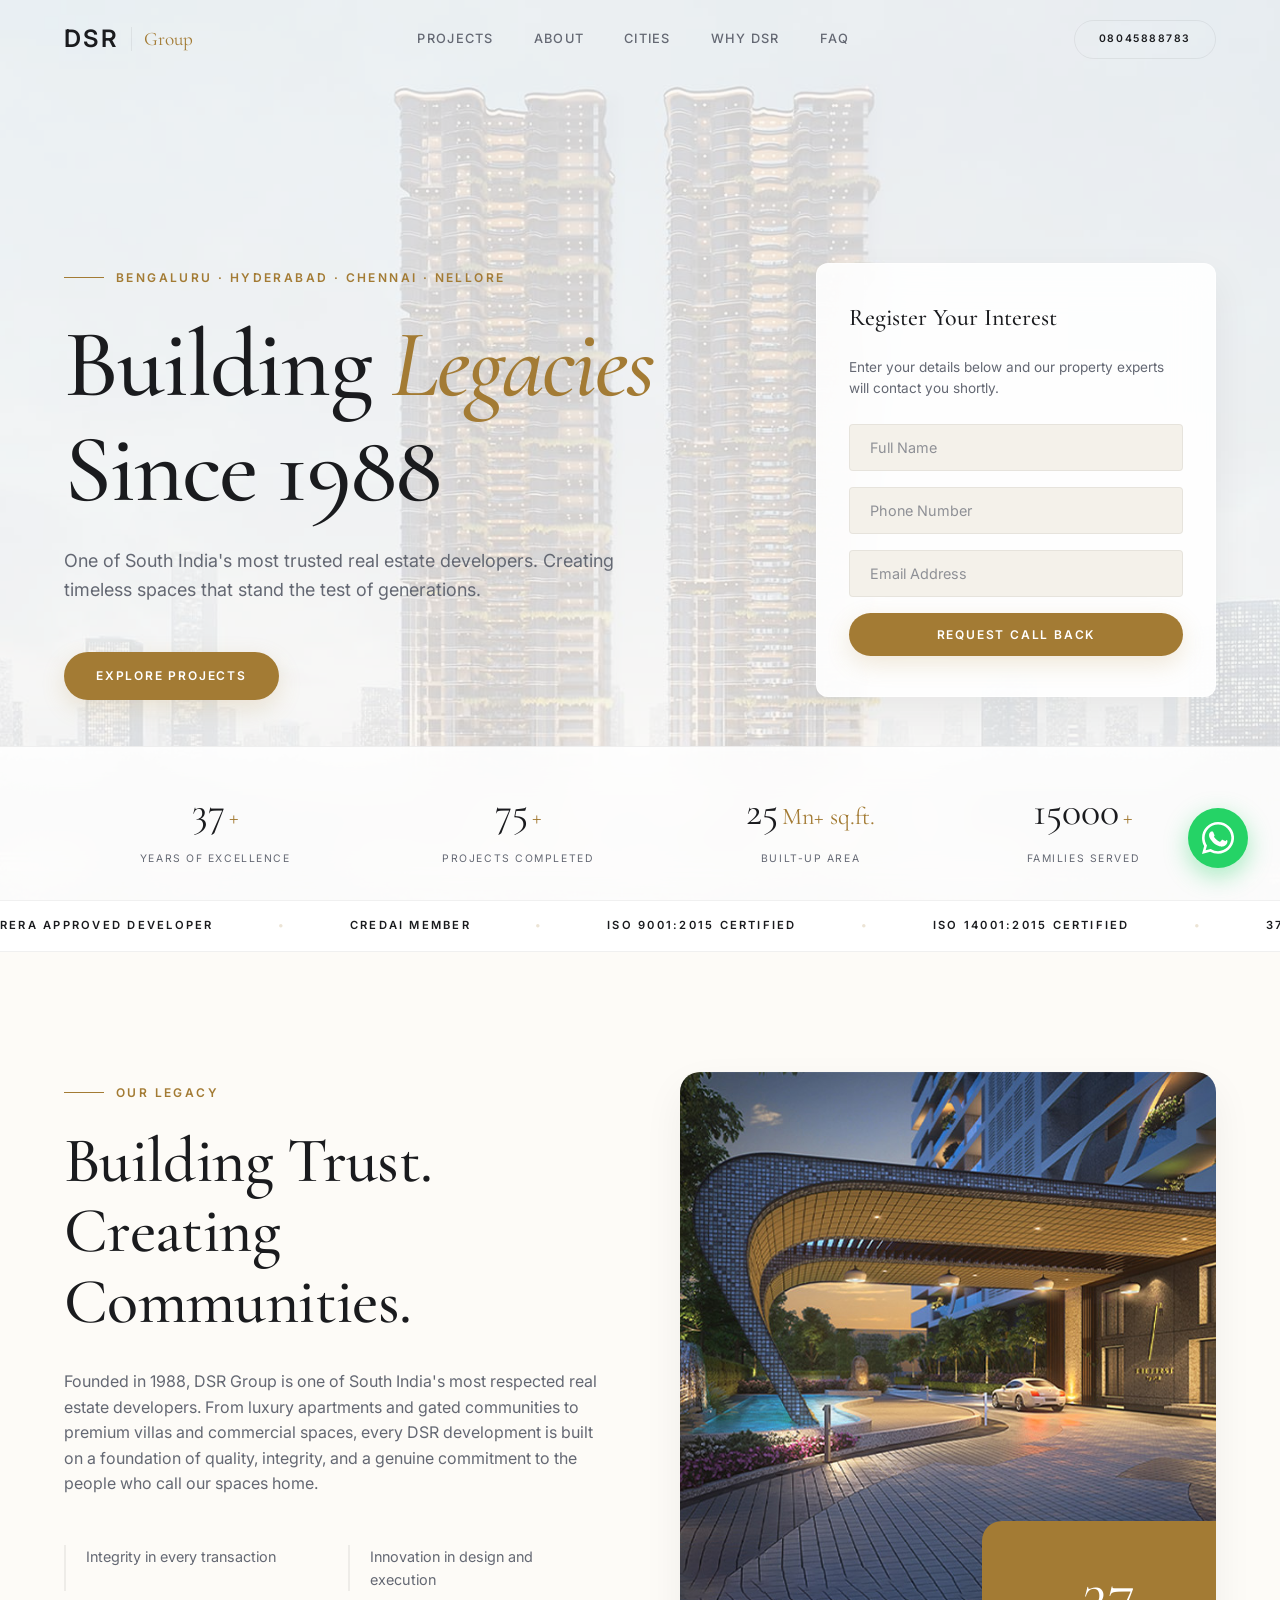
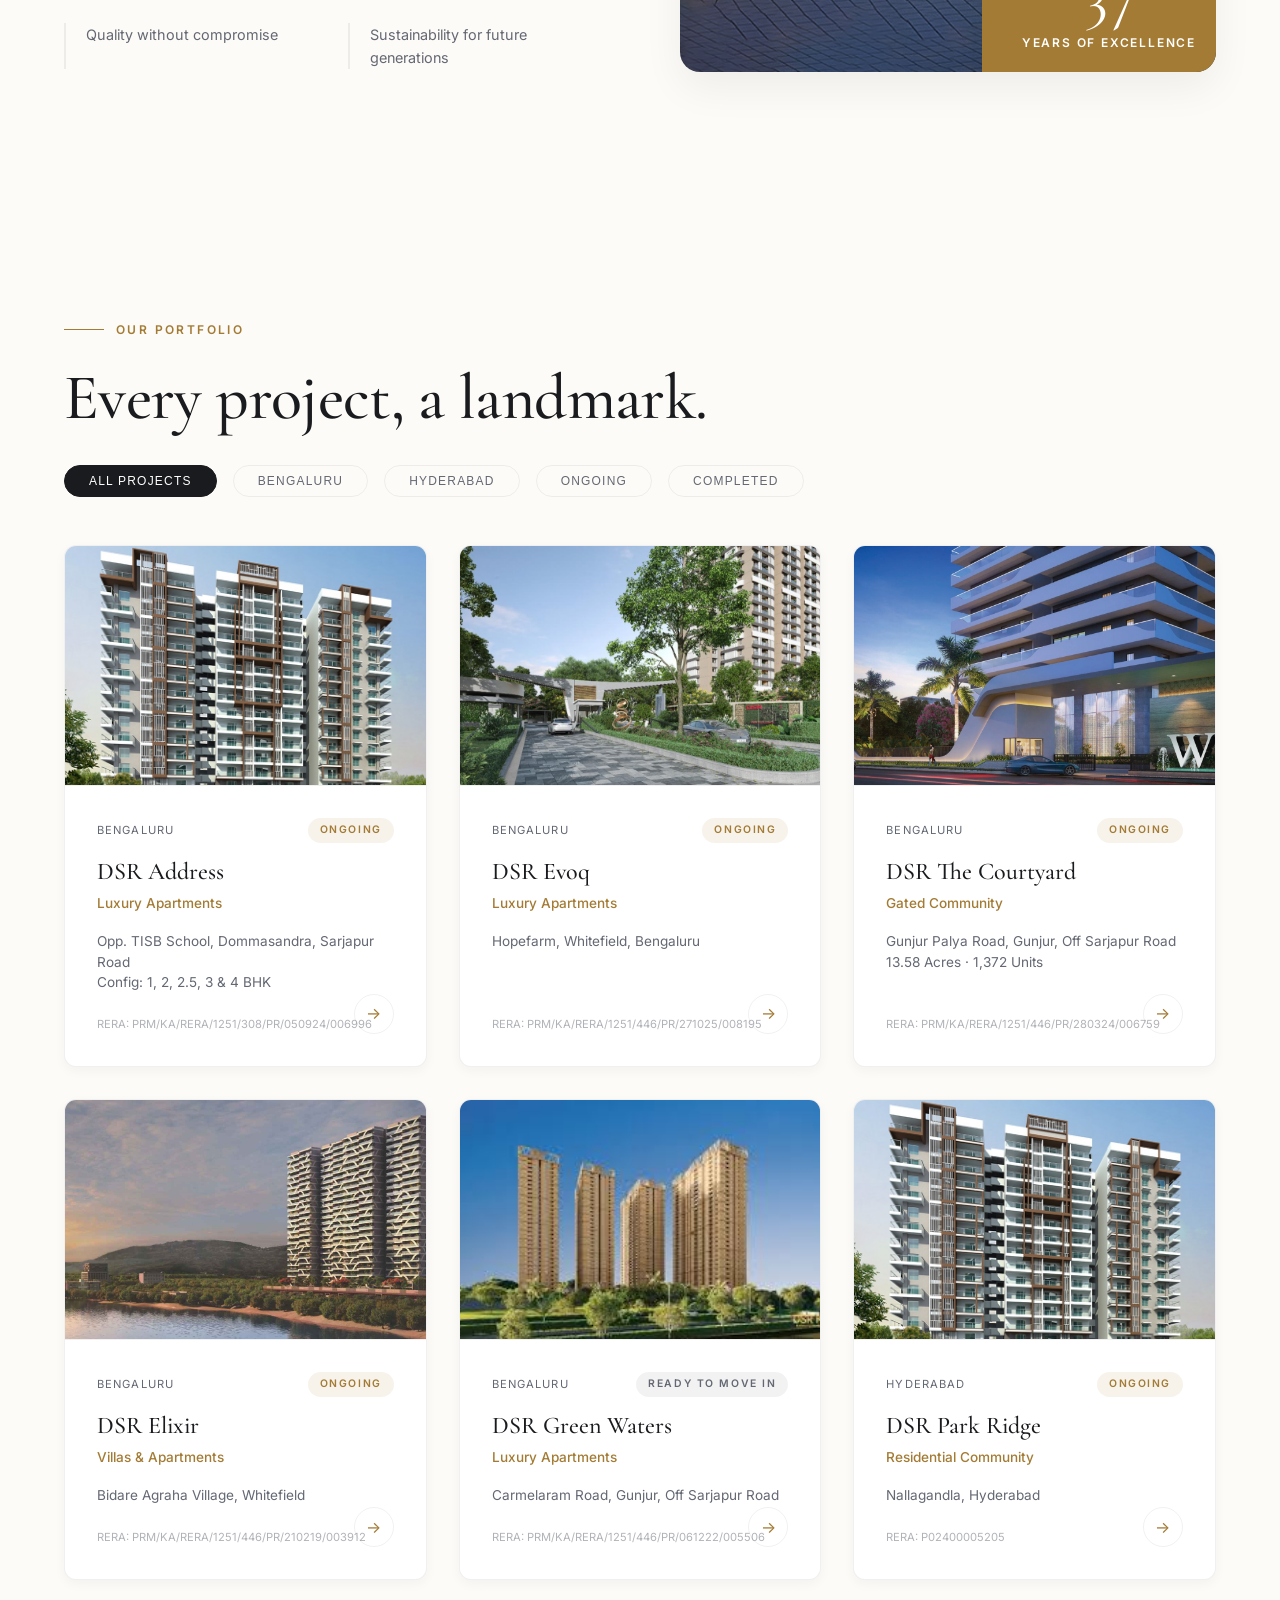
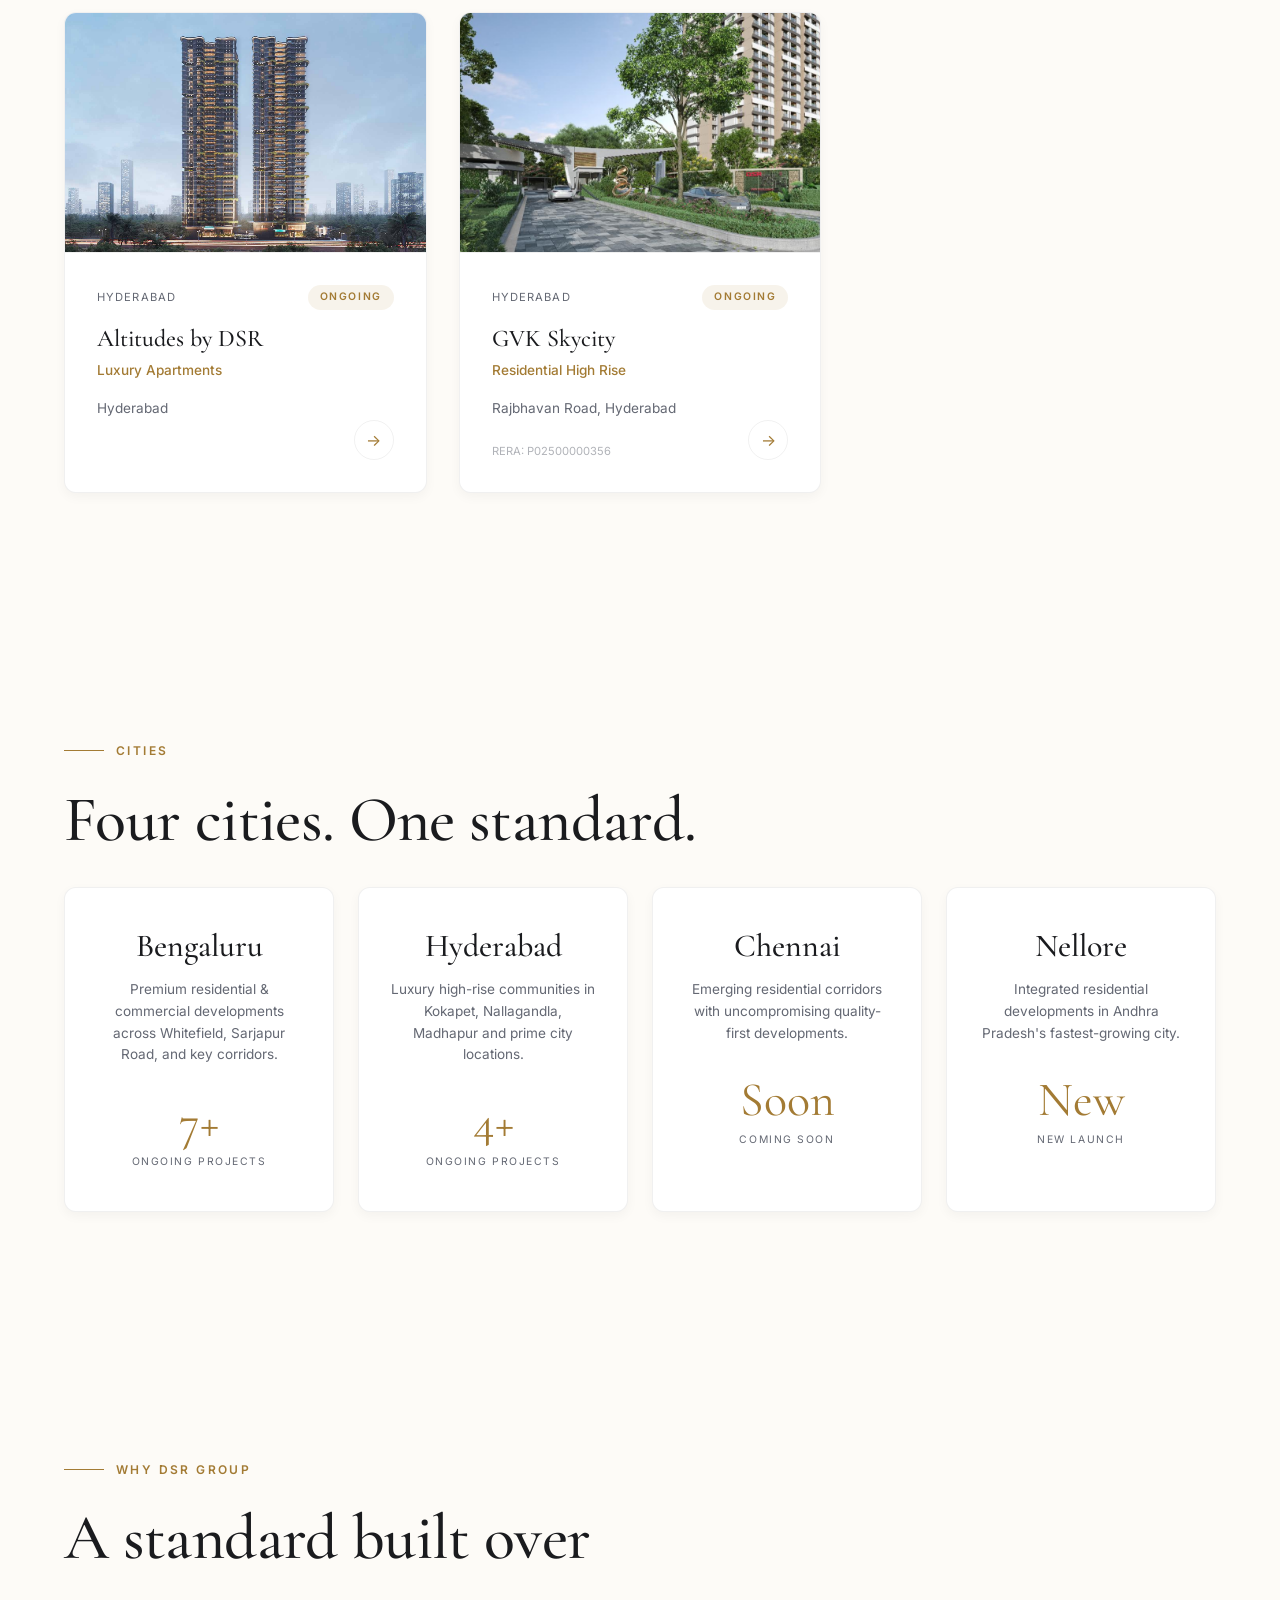
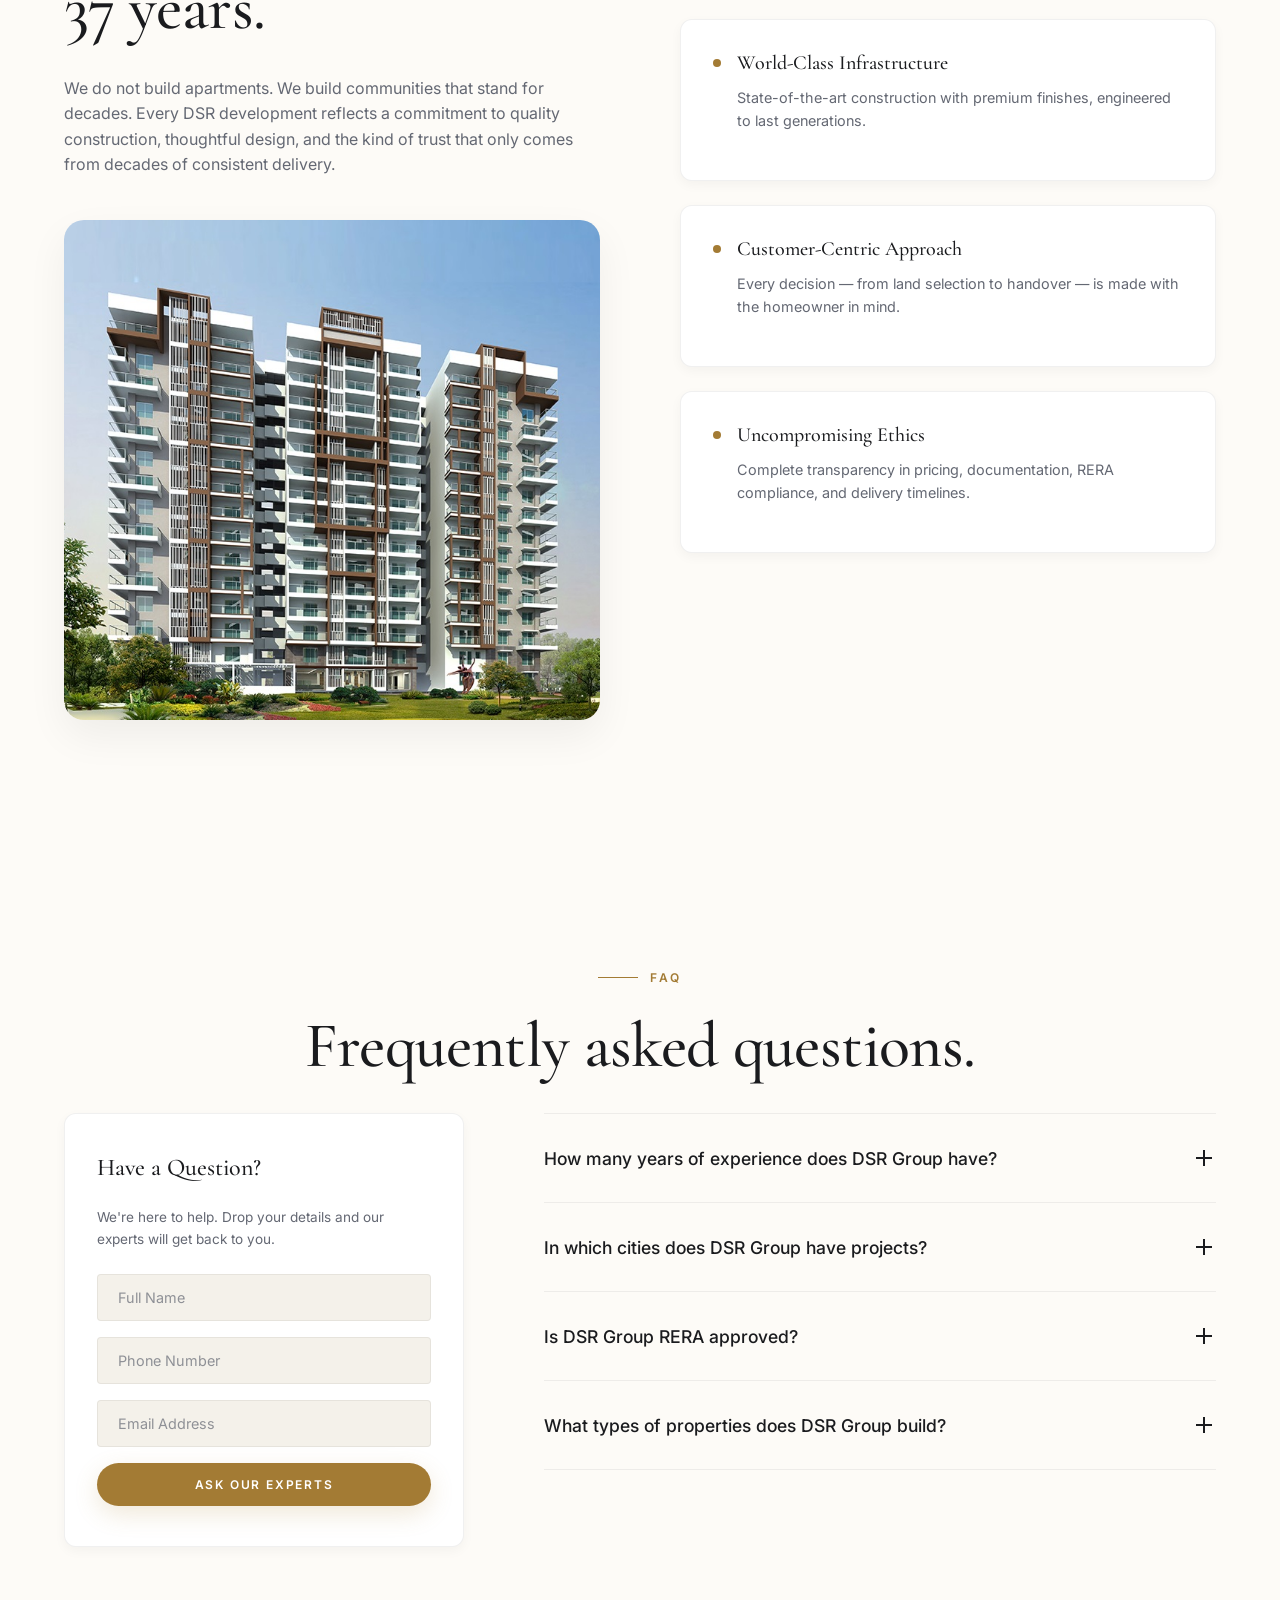
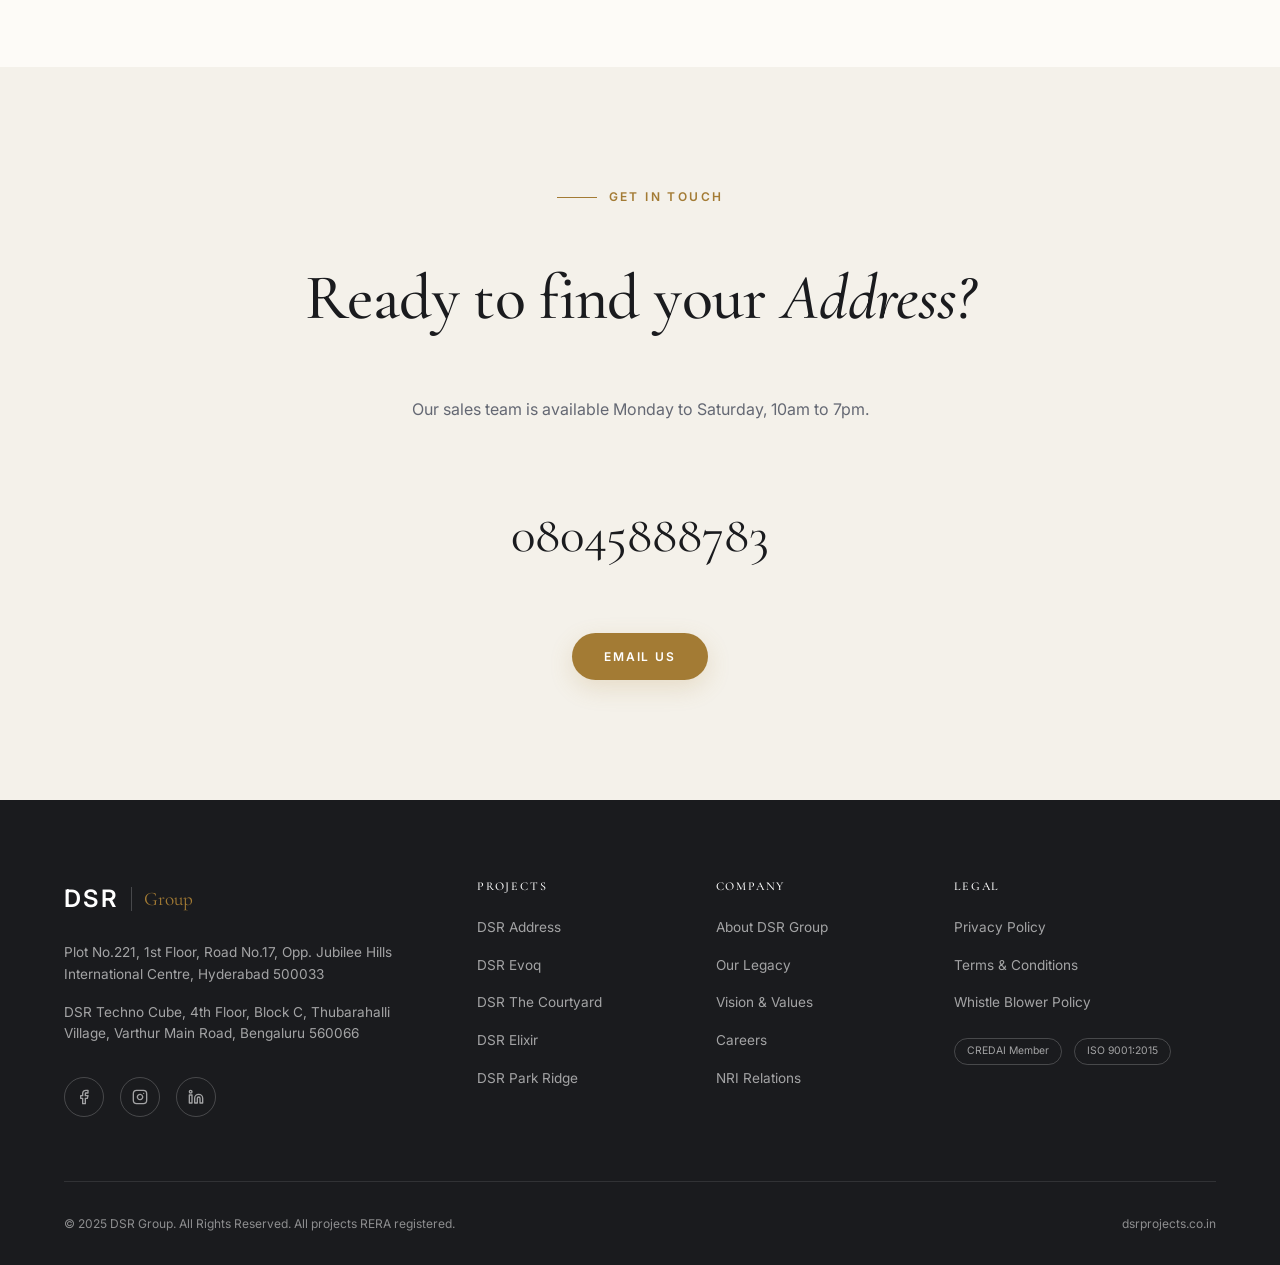
==== public_html/index.html @ 4b7b4382 "Migration and rebranding to DSR Address" ====
<!DOCTYPE html>
<html lang="en">
<head>
  <meta charset="UTF-8">
  <meta name="viewport" content="width=device-width, initial-scale=1.0">
  <link rel="preconnect" href="https://fonts.googleapis.com">
  <link rel="preconnect" href="https://fonts.gstatic.com" crossorigin>
  
  <title>DSR Group – Luxury Apartments & Villas in Bengaluru, Hyderabad, Chennai | DSR Projects</title>
  <meta name="description" content="DSR Group – 37 years of building luxury homes, premium apartments, villas and gated communities across Bengaluru, Hyderabad, Chennai and Nellore.">
  
  <!-- Canonical Link -->
  <link rel="canonical" href="https://dsrprojects.co.in/">

  <!-- Open Graph / Facebook -->
  <meta property="og:type" content="website">
  <meta property="og:url" content="https://dsrprojects.co.in/">
  <meta property="og:title" content="DSR Group – Luxury Apartments & Villas in South India">
  <meta property="og:description" content="Experience 37 years of excellence. Discover premium residential projects by DSR Group in Bengaluru, Hyderabad, and Chennai.">
  <meta property="og:image" content="https://dsrprojects.co.in/assets/twins-banner-1.jpg">

  <!-- Twitter -->
  <meta property="twitter:card" content="summary_large_image">
  <meta property="twitter:url" content="https://dsrprojects.co.in/">
  <meta property="twitter:title" content="DSR Group – Luxury Real Estate Developers">
  <meta property="twitter:description" content="Building legacies since 1988. Explore luxury homes and gated communities by DSR Group.">
  <meta property="twitter:image" content="https://dsrprojects.co.in/assets/twins-banner-1.jpg">

  <!-- JSON-LD Schema Markup -->
  <script type="application/ld+json">
  {
    "@context": "https://schema.org",
    "@type": "Organization",
    "name": "DSR Group",
    "url": "https://dsrprojects.co.in/",
    "logo": "https://dsrprojects.co.in/assets/rengati-building-1.jpg",
    "foundingDate": "1988",
    "description": "Premium real estate developer in South India specializing in luxury apartments and villas.",
    "address": {
      "@type": "PostalAddress",
      "addressLocality": "Hyderabad",
      "addressRegion": "Telangana",
      "addressCountry": "India"
    },
    "contactPoint": {
      "@type": "ContactPoint",
      "telephone": "+918045888783",
      "contactType": "sales"
    }
  }
  </script>

  <script type="application/ld+json">
  {
    "@context": "https://schema.org",
    "@type": "FAQPage",
    "mainEntity": [{
      "@type": "Question",
      "name": "How many years of experience does DSR Group have?",
      "acceptedAnswer": {
        "@type": "Answer",
        "text": "DSR Group was founded in 1988 and has 37+ years of real estate development experience across South India."
      }
    }, {
      "@type": "Question",
      "name": "Is DSR Group RERA approved?",
      "acceptedAnswer": {
        "@type": "Answer",
        "text": "Yes. All DSR Group projects are RERA approved. DSR Group is also a CREDAI member and ISO certified."
      }
    }]
  }
  </script>

  <link rel="stylesheet" href="styles.css">
  <link rel="icon" type="image/png" href="assets/images.jpg">
</head>
<body>

  <!-- SKIP LINK -->
  <a href="#main-content" class="skip-link">Skip to main content</a>

  <!-- HEADER -->
  <header id="site-header">
    <a href="/" class="nav-logo" aria-label="DSR Group homepage">
      <span class="logo-dsr">DSR</span>
      <div class="logo-sep"></div>
      <span class="logo-group">Group</span>
    </a>
    <nav id="nav-menu" class="nav-links">
      <a href="#projects">Projects</a>
      <a href="#about">About</a>
      <a href="#cities">Cities</a>
      <a href="#why-dsr">Why DSR</a>
      <a href="#faq">FAQ</a>
    </nav>
    <div class="nav-right">
      <a href="tel:08045888783" class="btn btn-outline" style="padding: 10px 24px; font-size: 0.65rem;">08045888783</a>
      <button class="nav-hamburger" aria-label="Toggle navigation" aria-expanded="false" aria-controls="nav-menu">
        <span></span><span></span><span></span>
      </button>
    </div>
  </header>

  <main id="main-content">
    
    <!-- HERO -->
    <section id="hero">
      <img src="assets/twins-banner-1.jpg" alt="DSR Group Banner" class="hero-bg-img" fetchpriority="high" width="1920" height="1080">
      
      <div class="hero-grid">
        <div class="hero-content reveal">
          <div class="eyebrow">Bengaluru · Hyderabad · Chennai · Nellore</div>
          <h1>Building <i>Legacies</i> Since 1988</h1>
          <p class="hero-sub">One of South India's most trusted real estate developers. Creating timeless spaces that stand the test of generations.</p>
          <div class="hero-ctas">
            <a href="#projects" class="btn btn-gold">Explore Projects</a>
          </div>
        </div>
        
        <div class="hero-form-wrapper reveal">
          <div class="glass-panel form-panel">
            <h3>Register Your Interest</h3>
            <p>Enter your details below and our property experts will contact you shortly.</p>
            <form name="dsr-portal-hero" method="POST" data-netlify="true" action="/success.html" class="lead-form">
              <input type="hidden" name="form-name" value="dsr-portal-hero">
              <input type="hidden" name="source" value="Portal Hero Form">
              <div class="form-group">
                <input type="text" name="name" placeholder="Full Name" required>
              </div>
              <div class="form-group">
                <input type="tel" name="phone" placeholder="Phone Number" required>
              </div>
              <div class="form-group">
                <input type="email" name="email" placeholder="Email Address" required>
              </div>
              <button type="submit" class="btn btn-gold w-100">Request Call Back</button>
            </form>
          </div>
        </div>
      </div>
      
      <div class="hero-stats reveal">
        <div class="stat-item">
          <div class="stat-num-row"><span class="stat-num" data-target="37">0</span><span class="stat-suffix">+</span></div>
          <span class="stat-label">Years of Excellence</span>
        </div>
        <div class="stat-item">
          <div class="stat-num-row"><span class="stat-num" data-target="75">0</span><span class="stat-suffix">+</span></div>
          <span class="stat-label">Projects Completed</span>
        </div>
        <div class="stat-item">
          <div class="stat-num-row"><span class="stat-num" data-target="25">0</span><span class="stat-suffix">Mn+ sq.ft.</span></div>
          <span class="stat-label">Built-Up Area</span>
        </div>
        <div class="stat-item">
          <div class="stat-num-row"><span class="stat-num" data-target="15000">0</span><span class="stat-suffix">+</span></div>
          <span class="stat-label">Families Served</span>
        </div>
      </div>
    </section>

    <!-- TRUST BAR -->
    <section id="trust-bar" aria-label="Trust credentials">
      <div class="marquee-track">
        <span class="marquee-item">RERA Approved Developer</span>
        <span class="marquee-item">CREDAI Member</span>
        <span class="marquee-item">ISO 9001:2015 Certified</span>
        <span class="marquee-item">ISO 14001:2015 Certified</span>
        <span class="marquee-item">37+ Years of Excellence</span>
        <span class="marquee-item">75+ Completed Projects</span>
        <span class="marquee-item">25 Million Sq.Ft. Delivered</span>
        <span class="marquee-item">15,000+ Families Served</span>
        <span class="marquee-item">Bengaluru</span>
        <span class="marquee-item">Hyderabad</span>
        <span class="marquee-item">Chennai</span>
        <span class="marquee-item">Nellore</span>
        <!-- Duplicated for infinite scroll -->
        <span class="marquee-item">RERA Approved Developer</span>
        <span class="marquee-item">CREDAI Member</span>
        <span class="marquee-item">ISO 9001:2015 Certified</span>
        <span class="marquee-item">ISO 14001:2015 Certified</span>
        <span class="marquee-item">37+ Years of Excellence</span>
        <span class="marquee-item">75+ Completed Projects</span>
        <span class="marquee-item">25 Million Sq.Ft. Delivered</span>
        <span class="marquee-item">15,000+ Families Served</span>
        <span class="marquee-item">Bengaluru</span>
        <span class="marquee-item">Hyderabad</span>
        <span class="marquee-item">Chennai</span>
        <span class="marquee-item">Nellore</span>
      </div>
    </section>

    <!-- ABOUT -->
    <section id="about" class="section-pad reveal">
      <div class="about-grid">
        <div class="about-left">
          <div class="eyebrow">Our Legacy</div>
          <h2>Building Trust. Creating Communities.</h2>
          <p>Founded in 1988, DSR Group is one of South India's most respected real estate developers. From luxury apartments and gated communities to premium villas and commercial spaces, every DSR development is built on a foundation of quality, integrity, and a genuine commitment to the people who call our spaces home.</p>
          <div class="pillars">
            <div class="pillar"><div class="pillar-text">Integrity in every transaction</div></div>
            <div class="pillar"><div class="pillar-text">Innovation in design and execution</div></div>
            <div class="pillar"><div class="pillar-text">Quality without compromise</div></div>
            <div class="pillar"><div class="pillar-text">Sustainability for future generations</div></div>
          </div>
        </div>
        <div class="about-right">
          <div class="about-img-wrapper">
            <img src="assets/about.jpg" alt="About DSR Group" loading="lazy" width="800" height="1000">
            <div class="about-year-badge">
              <div class="about-year">37</div>
              <div class="about-year-sub">Years of Excellence</div>
            </div>
          </div>
        </div>
      </div>
    </section>

    <!-- PROJECTS -->
    <section id="projects" class="section-pad reveal">
      <div class="eyebrow">Our Portfolio</div>
      <h2>Every project, a landmark.</h2>
      
      <div class="filter-tabs" role="tablist">
        <button class="filter-tab active" data-filter="all">All Projects</button>
        <button class="filter-tab" data-filter="bengaluru">Bengaluru</button>
        <button class="filter-tab" data-filter="hyderabad">Hyderabad</button>
        <button class="filter-tab" data-filter="ongoing">Ongoing</button>
        <button class="filter-tab" data-filter="completed">Completed</button>
      </div>
      
      <div class="projects-grid">
        <!-- DSR Address -->
        <a href="address/" class="project-card" data-city="bengaluru" data-status="ongoing">
          <div class="project-img-container">
            <img src="assets/rengati-building-1.jpg" alt="DSR Address" loading="lazy" width="800" height="600">
          </div>
          <div class="project-content">
            <div class="project-meta">
              <span class="project-city">Bengaluru</span>
              <span class="project-status status-ongoing">Ongoing</span>
            </div>
            <h3 class="project-name">DSR Address</h3>
            <span class="project-type">Luxury Apartments</span>
            <div class="project-location">Opp. TISB School, Dommasandra, Sarjapur Road<br>Config: 1, 2, 2.5, 3 & 4 BHK</div>
            <span class="project-rera">RERA: PRM/KA/RERA/1251/308/PR/050924/006996</span>
            <div class="project-link-icon" aria-hidden="true">→</div>
          </div>
        </a>

        <!-- DSR Evoq -->
        <a href="/evoq" class="project-card" data-city="bengaluru" data-status="ongoing">
          <div class="project-img-container">
            <img src="assets/Elevation-D-DSR-Evoq-Whitefield.jpg" alt="DSR Evoq" loading="lazy" width="800" height="600">
          </div>
          <div class="project-content">
            <div class="project-meta">
              <span class="project-city">Bengaluru</span>
              <span class="project-status status-ongoing">Ongoing</span>
            </div>
            <h3 class="project-name">DSR Evoq</h3>
            <span class="project-type">Luxury Apartments</span>
            <div class="project-location">Hopefarm, Whitefield, Bengaluru</div>
            <span class="project-rera">RERA: PRM/KA/RERA/1251/446/PR/271025/008195</span>
            <div class="project-link-icon" aria-hidden="true">→</div>
          </div>
        </a>

        <!-- DSR The Courtyard -->
        <a href="/courtyard" class="project-card" data-city="bengaluru" data-status="ongoing">
          <div class="project-img-container">
            <img src="assets/WbD-257_MI_756802019.jpg" alt="DSR The Courtyard" loading="lazy" width="800" height="600">
          </div>
          <div class="project-content">
            <div class="project-meta">
              <span class="project-city">Bengaluru</span>
              <span class="project-status status-ongoing">Ongoing</span>
            </div>
            <h3 class="project-name">DSR The Courtyard</h3>
            <span class="project-type">Gated Community</span>
            <div class="project-location">Gunjur Palya Road, Gunjur, Off Sarjapur Road<br>13.58 Acres · 1,372 Units</div>
            <span class="project-rera">RERA: PRM/KA/RERA/1251/446/PR/280324/006759</span>
            <div class="project-link-icon" aria-hidden="true">→</div>
          </div>
        </a>

        <!-- DSR Elixir -->
        <a href="/elixir" class="project-card" data-city="bengaluru" data-status="ongoing">
          <div class="project-img-container">
            <img src="assets/TFBD-1833_MI_461534679.jpg" alt="DSR Elixir" loading="lazy" width="800" height="600">
          </div>
          <div class="project-content">
            <div class="project-meta">
              <span class="project-city">Bengaluru</span>
              <span class="project-status status-ongoing">Ongoing</span>
            </div>
            <h3 class="project-name">DSR Elixir</h3>
            <span class="project-type">Villas & Apartments</span>
            <div class="project-location">Bidare Agraha Village, Whitefield</div>
            <span class="project-rera">RERA: PRM/KA/RERA/1251/446/PR/210219/003912</span>
            <div class="project-link-icon" aria-hidden="true">→</div>
          </div>
        </a>

        <!-- DSR Green Waters -->
        <a href="/green-waters" class="project-card" data-city="bengaluru" data-status="completed">
          <div class="project-img-container">
            <img src="assets/images.jpg" alt="DSR Green Waters" loading="lazy" width="800" height="600">
          </div>
          <div class="project-content">
            <div class="project-meta">
              <span class="project-city">Bengaluru</span>
              <span class="project-status status-ready">Ready to Move In</span>
            </div>
            <h3 class="project-name">DSR Green Waters</h3>
            <span class="project-type">Luxury Apartments</span>
            <div class="project-location">Carmelaram Road, Gunjur, Off Sarjapur Road</div>
            <span class="project-rera">RERA: PRM/KA/RERA/1251/446/PR/061222/005506</span>
            <div class="project-link-icon" aria-hidden="true">→</div>
          </div>
        </a>

        <!-- DSR Park Ridge -->
        <a href="/park-ridge" class="project-card" data-city="hyderabad" data-status="ongoing">
          <div class="project-img-container">
            <img src="assets/rengati-building-1.jpg" alt="DSR Park Ridge" loading="lazy" width="800" height="600">
          </div>
          <div class="project-content">
            <div class="project-meta">
              <span class="project-city">Hyderabad</span>
              <span class="project-status status-ongoing">Ongoing</span>
            </div>
            <h3 class="project-name">DSR Park Ridge</h3>
            <span class="project-type">Residential Community</span>
            <div class="project-location">Nallagandla, Hyderabad</div>
            <span class="project-rera">RERA: P02400005205</span>
            <div class="project-link-icon" aria-hidden="true">→</div>
          </div>
        </a>

        <!-- Altitudes by DSR -->
        <a href="/altitudes" class="project-card" data-city="hyderabad" data-status="ongoing">
          <div class="project-img-container">
            <img src="assets/twins-banner-1.jpg" alt="Altitudes by DSR" loading="lazy" width="800" height="600">
          </div>
          <div class="project-content">
            <div class="project-meta">
              <span class="project-city">Hyderabad</span>
              <span class="project-status status-ongoing">Ongoing</span>
            </div>
            <h3 class="project-name">Altitudes by DSR</h3>
            <span class="project-type">Luxury Apartments</span>
            <div class="project-location">Hyderabad</div>
            <span class="project-rera"></span>
            <div class="project-link-icon" aria-hidden="true">→</div>
          </div>
        </a>

        <!-- GVK Skycity -->
        <a href="#contact" class="project-card" data-city="hyderabad" data-status="ongoing">
          <div class="project-img-container">
            <img src="assets/Elevation-D-DSR-Evoq-Whitefield.jpg" alt="GVK Skycity" loading="lazy" width="800" height="600">
          </div>
          <div class="project-content">
            <div class="project-meta">
              <span class="project-city">Hyderabad</span>
              <span class="project-status status-ongoing">Ongoing</span>
            </div>
            <h3 class="project-name">GVK Skycity</h3>
            <span class="project-type">Residential High Rise</span>
            <div class="project-location">Rajbhavan Road, Hyderabad</div>
            <span class="project-rera">RERA: P02500000356</span>
            <div class="project-link-icon" aria-hidden="true">→</div>
          </div>
        </a>
        
      </div>
    </section>

    <!-- CITIES -->
    <section id="cities" class="section-pad reveal">
      <div class="eyebrow">Cities</div>
      <h2>Four cities. One standard.</h2>
      <div class="cities-grid">
        <div class="city-card surface-panel">
          <h3 class="city-name">Bengaluru</h3>
          <p class="city-desc">Premium residential & commercial developments across Whitefield, Sarjapur Road, and key corridors.</p>
          <div class="city-stat">7+</div>
          <span class="city-stat-label">Ongoing Projects</span>
        </div>
        <div class="city-card surface-panel">
          <h3 class="city-name">Hyderabad</h3>
          <p class="city-desc">Luxury high-rise communities in Kokapet, Nallagandla, Madhapur and prime city locations.</p>
          <div class="city-stat">4+</div>
          <span class="city-stat-label">Ongoing Projects</span>
        </div>
        <div class="city-card surface-panel">
          <h3 class="city-name">Chennai</h3>
          <p class="city-desc">Emerging residential corridors with uncompromising quality-first developments.</p>
          <div class="city-stat">Soon</div>
          <span class="city-stat-label">Coming Soon</span>
        </div>
        <div class="city-card surface-panel">
          <h3 class="city-name">Nellore</h3>
          <p class="city-desc">Integrated residential developments in Andhra Pradesh's fastest-growing city.</p>
          <div class="city-stat">New</div>
          <span class="city-stat-label">New Launch</span>
        </div>
      </div>
    </section>

    <!-- WHY DSR -->
    <section id="why-dsr" class="section-pad reveal">
      <div class="why-grid">
        <div class="why-left">
          <div class="eyebrow">Why DSR Group</div>
          <h2>A standard built over 37 years.</h2>
          <p>We do not build apartments. We build communities that stand for decades. Every DSR development reflects a commitment to quality construction, thoughtful design, and the kind of trust that only comes from decades of consistent delivery.</p>
          <br>
          <div class="why-img-wrapper">
             <img src="assets/rengati-building-1.jpg" alt="Premium Quality DSR Towers" loading="lazy" width="800" height="1000">
          </div>
        </div>
        <div class="why-right">
          <div class="feature-list">
            <div class="feature-item surface-panel">
              <h3 class="feature-title">World-Class Infrastructure</h3>
              <p class="feature-desc">State-of-the-art construction with premium finishes, engineered to last generations.</p>
            </div>
            <div class="feature-item surface-panel">
              <h3 class="feature-title">Customer-Centric Approach</h3>
              <p class="feature-desc">Every decision — from land selection to handover — is made with the homeowner in mind.</p>
            </div>
            <div class="feature-item surface-panel">
              <h3 class="feature-title">Uncompromising Ethics</h3>
              <p class="feature-desc">Complete transparency in pricing, documentation, RERA compliance, and delivery timelines.</p>
            </div>
          </div>
        </div>
      </div>
    </section>

    <!-- FAQ -->
    <section id="faq" class="section-pad reveal">
      <div class="eyebrow" style="justify-content: center; width: 100%;">FAQ</div>
      <h2 style="text-align: center;">Frequently asked questions.</h2>
      
      <div class="faq-grid">
        <div class="faq-form-wrapper">
          <div class="surface-panel form-panel">
            <h3>Have a Question?</h3>
            <p>We're here to help. Drop your details and our experts will get back to you.</p>
            <form name="dsr-portal-faq" method="POST" data-netlify="true" action="/success.html" class="lead-form">
              <input type="hidden" name="form-name" value="dsr-portal-faq">
              <input type="hidden" name="source" value="Portal FAQ Form">
              <div class="form-group">
                <input type="text" name="name" placeholder="Full Name" required>
              </div>
              <div class="form-group">
                <input type="tel" name="phone" placeholder="Phone Number" required>
              </div>
              <div class="form-group">
                <input type="email" name="email" placeholder="Email Address" required>
              </div>
              <button type="submit" class="btn btn-gold w-100">Ask our Experts</button>
            </form>
          </div>
        </div>
        
        <div class="faq-container">
          <div class="faq-item">
            <button class="faq-question" aria-expanded="false">
              How many years of experience does DSR Group have?
              <div class="faq-icon"></div>
            </button>
            <div class="faq-answer">
              <div class="faq-answer-inner">DSR Group was founded in 1988 and has 37+ years of real estate development experience across South India.</div>
            </div>
          </div>
          <div class="faq-item">
            <button class="faq-question" aria-expanded="false">
              In which cities does DSR Group have projects?
              <div class="faq-icon"></div>
            </button>
            <div class="faq-answer">
              <div class="faq-answer-inner">DSR Group has ongoing and completed projects in Bengaluru, Hyderabad, Chennai, Nellore and Vijayawada.</div>
            </div>
          </div>
          <div class="faq-item">
            <button class="faq-question" aria-expanded="false">
              Is DSR Group RERA approved?
              <div class="faq-icon"></div>
            </button>
            <div class="faq-answer">
              <div class="faq-answer-inner">Yes. All DSR Group projects are RERA approved. DSR Group is also a CREDAI member and ISO 9001:2015 and ISO 14001:2015 certified developer.</div>
            </div>
          </div>
          <div class="faq-item">
            <button class="faq-question" aria-expanded="false">
              What types of properties does DSR Group build?
              <div class="faq-icon"></div>
            </button>
            <div class="faq-answer">
              <div class="faq-answer-inner">DSR Group builds luxury apartments, gated communities, premium villas, villa plots, and commercial spaces. Projects range from compact 1 BHK apartments to expansive 4 BHK luxury residences and independent villas.</div>
            </div>
          </div>
        </div>
      </div>
    </section>

    <!-- CONTACT CTA -->
    <section id="contact" class="reveal">
      <div class="contact-inner">
        <div class="eyebrow">Get In Touch</div>
        <h2>Ready to find your <i>Address?</i></h2>
        <p>Our sales team is available Monday to Saturday, 10am to 7pm.</p>
        
        <div class="contact-phones">
          <a href="tel:08045888783" class="contact-phone">08045888783</a>
        </div>
        
        <a href="mailto:sales@dsrinfra.com" class="btn btn-gold">Email Us</a>
      </div>
    </section>

  </main>

  <!-- FOOTER -->
  <footer>
    <div class="footer-grid">
      <div class="footer-col">
        <div class="nav-logo" style="margin-bottom: 24px;">
          <span class="logo-dsr">DSR</span>
          <div class="logo-sep"></div>
          <span class="logo-group">Group</span>
        </div>
        <p class="footer-text">Plot No.221, 1st Floor, Road No.17, Opp. Jubilee Hills International Centre, Hyderabad 500033</p>
        <p class="footer-text">DSR Techno Cube, 4th Floor, Block C, Thubarahalli Village, Varthur Main Road, Bengaluru 560066</p>
        <div class="social-links">
          <a href="#" aria-label="Facebook"><svg viewBox="0 0 24 24" width="16" height="16" fill="none" stroke="currentColor" stroke-width="2" stroke-linecap="round" stroke-linejoin="round"><path d="M18 2h-3a5 5 0 0 0-5 5v3H7v4h3v8h4v-8h3l1-4h-4V7a1 1 0 0 1 1-1h3z"></path></svg></a>
          <a href="#" aria-label="Instagram"><svg viewBox="0 0 24 24" width="16" height="16" fill="none" stroke="currentColor" stroke-width="2" stroke-linecap="round" stroke-linejoin="round"><rect x="2" y="2" width="20" height="20" rx="5" ry="5"></rect><path d="M16 11.37A4 4 0 1 1 12.63 8 4 4 0 0 1 16 11.37z"></path><line x1="17.5" y1="6.5" x2="17.51" y2="6.5"></line></svg></a>
          <a href="#" aria-label="LinkedIn"><svg viewBox="0 0 24 24" width="16" height="16" fill="none" stroke="currentColor" stroke-width="2" stroke-linecap="round" stroke-linejoin="round"><path d="M16 8a6 6 0 0 1 6 6v7h-4v-7a2 2 0 0 0-2-2 2 2 0 0 0-2 2v7h-4v-7a6 6 0 0 1 6-6z"></path><rect x="2" y="9" width="4" height="12"></rect><circle cx="4" cy="4" r="2"></circle></svg></a>
        </div>
      </div>
      
      <div class="footer-col">
        <h4 class="footer-heading">Projects</h4>
        <div class="footer-links">
          <a href="/address">DSR Address</a>
          <a href="/evoq">DSR Evoq</a>
          <a href="/courtyard">DSR The Courtyard</a>
          <a href="/elixir">DSR Elixir</a>
          <a href="/park-ridge">DSR Park Ridge</a>
        </div>
      </div>
      
      <div class="footer-col">
        <h4 class="footer-heading">Company</h4>
        <div class="footer-links">
          <a href="#">About DSR Group</a>
          <a href="#">Our Legacy</a>
          <a href="#">Vision & Values</a>
          <a href="#">Careers</a>
          <a href="#">NRI Relations</a>
        </div>
      </div>
      
      <div class="footer-col">
        <h4 class="footer-heading">Legal</h4>
        <div class="footer-links" style="margin-bottom: 24px;">
          <a href="#">Privacy Policy</a>
          <a href="#">Terms & Conditions</a>
          <a href="#">Whistle Blower Policy</a>
        </div>
        <div class="footer-badges">
          <span class="footer-badge">CREDAI Member</span>
          <span class="footer-badge">ISO 9001:2015</span>
        </div>
      </div>
    </div>
    
    <div class="footer-bottom">
      <p>© 2025 DSR Group. All Rights Reserved. All projects RERA registered.</p>
      <p>dsrprojects.co.in</p>
    </div>
  </footer>

  <!-- WHATSAPP FAB -->
  <a href="https://api.whatsapp.com/send?phone=918045888783&text=Hi%2C%20I%27m%20interested%20in%20DSR%20projects"
     class="whatsapp-fab" aria-label="Chat on WhatsApp" target="_blank" rel="noopener" width="60" height="60">
    <svg viewBox="0 0 24 24">
      <path d="M12.031 0C5.405 0 .023 5.385.023 12.012c0 2.12.553 4.19 1.6 6.014L.014 24l6.126-1.606c1.764.957 3.754 1.464 5.889 1.464h.003c6.626 0 12.008-5.385 12.008-12.013C24.04 5.234 18.658 0 12.031 0zm0 21.868h-.002c-1.802 0-3.567-.484-5.115-1.4l-.367-.217-3.805.998.998-3.712-.238-.38c-.997-1.584-1.523-3.41-1.523-5.275 0-5.526 4.498-10.024 10.027-10.024 5.527 0 10.024 4.499 10.024 10.024 0 5.526-4.498 10.024-10.024 10.024zm5.502-7.518c-.302-.15-1.786-.883-2.063-.984-.277-.101-.48-.15-.682.15-.202.302-.782.983-.958 1.185-.177.202-.353.227-.655.076-1.874-.937-3.21-1.921-4.223-3.666-.101-.177.108-.163.407-.756.1-.202.05-.38-.025-.531-.076-.15-.682-1.644-.934-2.253-.245-.591-.494-.51-.682-.519-.176-.008-.378-.01-.581-.01s-.53.076-.807.379c-.277.302-1.06 1.034-1.06 2.523s1.085 2.926 1.236 3.128c.15.202 2.133 3.256 5.166 4.566 2.055.888 2.825.963 3.82.81 1.135-.175 2.826-1.155 3.229-2.27.404-1.115.404-2.072.283-2.274-.122-.202-.43-.327-.732-.478z"/>
    </svg>
  </a>

  <script src="script.js"></script>
</body>
</html>
---- public_html/styles.css ----
@import url('https://fonts.googleapis.com/css2?family=Cormorant+Garamond:ital,wght@0,300;0,400;0,500;0,600;1,300;1,400&family=Inter:wght@300;400;500;600&display=swap');

:root {
  /* Color Palette: Airy Luxury (Light Mode) */
  --bg-base: #FDFBF7;
  --bg-surface: #FFFFFF;
  --bg-alt: #F4F1EA;
  
  --gold: #A37B34; /* Darkened slightly for accessibility contrast */
  --gold-bright: #CFA451;
  
  --text-main: #1A1B1E;
  --text-muted: #646873;
  --text-light: #FFFFFF;
  
  --border-light: rgba(0, 0, 0, 0.06);
  --border-gold: rgba(179, 139, 63, 0.3);
  
  /* Typography */
  --font-display: 'Cormorant Garamond', serif;
  --font-body: 'Inter', sans-serif;
  
  /* Spacing */
  --sp-sm: 16px;
  --sp-md: 32px;
  --sp-lg: 64px;
  --sp-xl: 120px;
  
  /* Effects */
  --radius-sm: 4px;
  --radius-md: 12px;
  --radius-lg: 20px;
  
  --shadow-sm: 0 4px 12px rgba(0,0,0,0.04);
  --shadow-md: 0 16px 40px rgba(0,0,0,0.06);
  --shadow-hover: 0 24px 48px rgba(0,0,0,0.1);
  --shadow-glow: 0 8px 24px rgba(179, 139, 63, 0.2);
  
  --glass-bg: rgba(255, 255, 255, 0.9);
  --glass-border: 1px solid rgba(255, 255, 255, 0.6);
  --glass-blur: blur(20px);
  
  /* Transitions */
  --t-fast: 0.2s cubic-bezier(0.25, 0.46, 0.45, 0.94);
  --t-med: 0.4s cubic-bezier(0.16, 1, 0.3, 1);
  --t-slow: 0.8s cubic-bezier(0.16, 1, 0.3, 1);
}

/* RESET & BASE */
*, *::before, *::after { box-sizing: border-box; margin: 0; padding: 0; }
html { font-size: 16px; scroll-behavior: smooth; }
body {
  background-color: var(--bg-base);
  color: var(--text-main);
  font-family: var(--font-body);
  font-weight: 400;
  line-height: 1.6;
  -webkit-font-smoothing: antialiased;
  overflow-x: hidden;
}

/* TYPOGRAPHY */
h1, h2, h3, h4 { font-family: var(--font-display); font-weight: 500; line-height: 1.1; color: var(--text-main); }
h1 { font-size: clamp(3rem, 8vw, 6rem); letter-spacing: -0.02em; }
h2 { font-size: clamp(2.5rem, 5vw, 4rem); letter-spacing: -0.01em; margin-bottom: var(--sp-md); }
h3 { font-size: 1.75rem; }
p { color: var(--text-muted); font-size: 1rem; max-width: 600px; margin-bottom: var(--sp-sm); }

.eyebrow {
  display: inline-flex; align-items: center; gap: 12px;
  font-family: var(--font-body); font-size: 0.75rem; font-weight: 600;
  letter-spacing: 0.2em; text-transform: uppercase; color: var(--gold);
  margin-bottom: 24px;
}
.eyebrow::before { content: ''; display: block; width: 40px; height: 1px; background: var(--gold); }

/* UTILITIES */
.section-pad { padding: var(--sp-xl) 5%; max-width: 1440px; margin: 0 auto; }
.glass-panel {
  background: var(--glass-bg);
  backdrop-filter: var(--glass-blur);
  -webkit-backdrop-filter: var(--glass-blur);
  border: var(--glass-border);
  border-radius: var(--radius-md);
  box-shadow: var(--shadow-md);
}
.surface-panel {
  background: var(--bg-surface);
  border-radius: var(--radius-md);
  box-shadow: var(--shadow-sm);
  border: 1px solid var(--border-light);
}

/* BUTTONS */
.btn {
  display: inline-flex; align-items: center; justify-content: center;
  padding: 14px 32px; border-radius: 100px;
  font-family: var(--font-body); font-size: 0.75rem; font-weight: 600;
  letter-spacing: 0.15em; text-transform: uppercase; text-decoration: none; border: none;
  transition: all var(--t-med); cursor: pointer;
}
.btn-gold {
  background: var(--gold); color: var(--text-light);
  box-shadow: var(--shadow-glow);
}
.btn-gold:hover { background: var(--gold-bright); transform: translateY(-2px); box-shadow: 0 8px 32px rgba(179, 139, 63, 0.3); }
.btn-outline {
  background: transparent; color: var(--text-main);
  border: 1px solid var(--border-light);
}
.btn-outline:hover { border-color: var(--gold); color: var(--gold); background: rgba(179, 139, 63, 0.05); }

/* IMAGES */
img { width: 100%; height: auto; display: block; object-fit: cover; }
.img-wrapper { overflow: hidden; border-radius: var(--radius-md); }

/* HEADER */
#site-header {
  position: fixed; top: 0; left: 0; width: 100%; height: 80px; z-index: 1000;
  display: flex; align-items: center; justify-content: space-between;
  padding: 0 5%; transition: all var(--t-med); border-bottom: 1px solid transparent;
}
#site-header.scrolled {
  background: var(--glass-bg); backdrop-filter: var(--glass-blur);
  border-bottom: 1px solid var(--border-light); box-shadow: var(--shadow-sm);
}
.nav-logo { display: flex; align-items: center; gap: 12px; text-decoration: none; }
.logo-dsr { font-family: var(--font-body); font-weight: 600; font-size: 1.5rem; letter-spacing: 0.1em; color: var(--text-main); }
.logo-sep { width: 1px; height: 24px; background: var(--border-light); }
.logo-group { font-family: var(--font-display); font-weight: 400; font-size: 1.2rem; color: var(--gold); }
.nav-links { display: flex; gap: 40px; }
.nav-links a { 
  font-size: 0.8rem; font-weight: 500; text-transform: uppercase; letter-spacing: 0.1em;
  color: var(--text-muted); text-decoration: none; transition: color var(--t-fast);
  position: relative;
}
.nav-links a::after {
  content: ''; position: absolute; bottom: -6px; left: 0; width: 0; height: 1px;
  background: var(--gold); transition: width var(--t-med);
}
.nav-links a:hover, .nav-links a.active { color: var(--gold); }
.nav-links a:hover::after, .nav-links a.active::after { width: 100%; }

.nav-right { display: flex; align-items: center; gap: 24px; }
.nav-hamburger { display: none; background: none; border: none; cursor: pointer; width: 30px; height: 20px; position: relative; z-index: 1001; }
.nav-hamburger span { position: absolute; left: 0; width: 100%; height: 2px; background: var(--text-main); transition: all var(--t-med); }
.nav-hamburger span:nth-child(1) { top: 0; }
.nav-hamburger span:nth-child(2) { top: 9px; }
.nav-hamburger span:nth-child(3) { top: 18px; }
.nav-open .nav-hamburger span:nth-child(1) { transform: rotate(45deg); top: 9px; }
.nav-open .nav-hamburger span:nth-child(2) { opacity: 0; }
.nav-open .nav-hamburger span:nth-child(3) { transform: rotate(-45deg); top: 9px; }

/* SKIP LINK */
.skip-link { position: absolute; top: -100px; left: 0; background: var(--gold); color: var(--text-light); padding: 12px 24px; z-index: 9999; transition: top var(--t-fast); border-radius: 0 0 8px 0; }
.skip-link:focus { top: 0; }

/* FORMS */
.form-panel { padding: 40px 32px; display: flex; flex-direction: column; gap: 24px; }
.form-panel h3 { font-size: 1.5rem; color: var(--text-main); margin: 0; line-height: 1.2; }
.form-panel p { font-size: 0.85rem; color: var(--text-muted); margin: 0; }
.lead-form { display: flex; flex-direction: column; gap: 16px; }
.form-group { width: 100%; }
.form-group input { 
  width: 100%; padding: 14px 20px; border-radius: var(--radius-sm);
  background: var(--bg-alt); border: 1px solid var(--border-light);
  color: var(--text-main); font-family: var(--font-body); font-size: 0.9rem;
  transition: all var(--t-fast); outline: none;
}
.form-group input::placeholder { color: var(--text-muted); opacity: 0.7; }
.form-group input:focus { border-color: var(--gold); background: var(--bg-surface); box-shadow: 0 0 0 3px rgba(179, 139, 63, 0.1); }
.w-100 { width: 100%; }

/* HERO */
#hero {
  position: relative; min-height: 100vh; padding: 120px 5% 60px;
  display: flex; align-items: center; justify-content: center; overflow: hidden;
}
.hero-bg-img {
  position: absolute; top: 0; left: 0; width: 100%; height: 100%;
  object-fit: cover; z-index: 0; opacity: 0.2; pointer-events: none;
}
.hero-grid { position: relative; z-index: 2; width: 100%; max-width: 1440px; margin: 0 auto; display: grid; grid-template-columns: 1fr 400px; gap: 80px; align-items: center; }
.hero-content { max-width: 700px; }
.hero-content h1 { margin-bottom: 24px; color: var(--text-main); }
.hero-content h1 i { color: var(--gold); font-style: italic; }
.hero-sub { font-size: 1.125rem; margin-bottom: 48px; max-width: 600px; }
.hero-ctas { display: flex; gap: 20px; }

/* STATS */
.hero-stats {
  position: absolute; bottom: 0; left: 0; width: 100%;
  display: flex; justify-content: space-around;
  padding: 32px 5%; border-top: 1px solid var(--border-light);
  background: var(--glass-bg); backdrop-filter: var(--glass-blur); z-index: 3;
}
.stat-item { text-align: center; }
.stat-num-row { display: flex; align-items: baseline; justify-content: center; gap: 4px; }
.stat-num { font-family: var(--font-display); font-size: 2.5rem; color: var(--text-main); }
.stat-suffix { font-family: var(--font-display); font-size: 1.5rem; color: var(--gold); }
.stat-label { display: block; font-size: 0.65rem; text-transform: uppercase; letter-spacing: 0.15em; color: var(--text-muted); margin-top: 8px; }

/* MARQUEE */
#trust-bar {
  background: var(--bg-surface); color: var(--text-main); padding: 16px 0; overflow: hidden;
  border-top: 1px solid var(--border-light); border-bottom: 1px solid var(--border-light);
}
.marquee-track { display: flex; gap: 64px; white-space: nowrap; animation: marquee 30s linear infinite; }
@keyframes marquee { 0% { transform: translateX(0); } 100% { transform: translateX(-50%); } }
.marquee-item { font-size: 0.7rem; font-weight: 600; text-transform: uppercase; letter-spacing: 0.2em; display: inline-flex; align-items: center; gap: 64px; }
.marquee-item::after { content: '•'; opacity: 0.2; color: var(--gold); }

/* ABOUT */
#about .about-grid { display: grid; grid-template-columns: 1fr 1fr; gap: 80px; align-items: center; }
.about-img-wrapper { width: 100%; height: 600px; border-radius: var(--radius-lg); overflow: hidden; box-shadow: var(--shadow-md); position: relative; }
.about-img-wrapper img { width: 100%; height: 100%; object-fit: cover; }
.about-year-badge {
  position: absolute; bottom: -20px; right: -20px; background: var(--gold); color: var(--text-light);
  padding: 40px; border-radius: var(--radius-lg); box-shadow: var(--shadow-hover); text-align: center;
}
.about-year { font-family: var(--font-display); font-size: 4rem; line-height: 1; }
.about-year-sub { font-size: 0.75rem; text-transform: uppercase; letter-spacing: 0.15em; margin-top: 8px; font-weight: 600; }

.pillars { display: grid; grid-template-columns: 1fr 1fr; gap: 32px; margin-top: 48px; }
.pillar { padding-left: 20px; border-left: 2px solid var(--border-light); transition: border-color var(--t-fast); }
.pillar:hover { border-color: var(--gold); }
.pillar-text { font-size: 0.9rem; color: var(--text-muted); }

/* PROJECTS */
.filter-tabs { display: flex; flex-wrap: wrap; gap: 16px; margin-bottom: 48px; }
.filter-tab {
  background: transparent; border: 1px solid var(--border-light); color: var(--text-muted);
  padding: 8px 24px; border-radius: 100px; font-size: 0.75rem; text-transform: uppercase; letter-spacing: 0.1em;
  cursor: pointer; transition: all var(--t-fast);
}
.filter-tab:hover, .filter-tab.active { background: var(--text-main); color: var(--text-light); border-color: var(--text-main); }

.projects-grid { display: grid; grid-template-columns: repeat(auto-fill, minmax(350px, 1fr)); gap: 32px; }
.project-card {
  display: flex; flex-direction: column; text-decoration: none;
  background: var(--bg-surface); border-radius: var(--radius-md);
  border: 1px solid var(--border-light); box-shadow: var(--shadow-sm);
  transition: all var(--t-med); overflow: hidden;
}
.project-card:hover { transform: translateY(-8px); border-color: var(--border-gold); box-shadow: var(--shadow-hover); }
.project-img-container { width: 100%; height: 240px; overflow: hidden; position: relative; border-bottom: 1px solid var(--border-light); }
.project-img-container img { width: 100%; height: 100%; object-fit: cover; transition: transform var(--t-slow); }
.project-card:hover .project-img-container img { transform: scale(1.05); }

.project-content { padding: 32px; display: flex; flex-direction: column; flex-grow: 1; position: relative; }
.project-meta { display: flex; justify-content: space-between; align-items: center; margin-bottom: 16px; }
.project-status { font-size: 0.65rem; text-transform: uppercase; letter-spacing: 0.15em; padding: 4px 12px; border-radius: 100px; font-weight: 600;}
.status-ongoing { background: rgba(179, 139, 63, 0.1); color: var(--gold); }
.status-completed { background: rgba(0,0,0,0.05); color: var(--text-main); }
.status-ready { background: rgba(0,0,0,0.05); color: var(--text-muted); }

.project-city { font-size: 0.7rem; color: var(--text-muted); text-transform: uppercase; letter-spacing: 0.1em; }
.project-name { font-size: 1.5rem; margin-bottom: 8px; color: var(--text-main); font-family: var(--font-display); }
.project-type { font-size: 0.85rem; color: var(--gold); margin-bottom: 16px; font-weight: 500;}
.project-location { font-size: 0.85rem; color: var(--text-muted); line-height: 1.5; margin-bottom: 24px; flex-grow: 1; }
.project-rera { font-size: 0.7rem; color: var(--text-muted); opacity: 0.5; margin-top: auto; }

.project-link-icon {
  position: absolute; bottom: 32px; right: 32px; width: 40px; height: 40px;
  border-radius: 50%; border: 1px solid var(--border-light);
  display: flex; align-items: center; justify-content: center;
  color: var(--gold); transition: all var(--t-fast);
}
.project-card:hover .project-link-icon { background: var(--gold); color: var(--text-light); border-color: var(--gold); transform: translateX(4px); }

/* CITIES */
.cities-grid { display: grid; grid-template-columns: repeat(4, 1fr); gap: 24px; }
.city-card { padding: 40px 32px; text-align: center; transition: transform var(--t-fast); }
.city-card:hover { transform: translateY(-4px); border-color: var(--border-gold); box-shadow: var(--shadow-md); }
.city-name { font-size: 2rem; margin-bottom: 16px; color: var(--text-main); font-family: var(--font-display);}
.city-desc { font-size: 0.85rem; color: var(--text-muted); margin-bottom: 32px; }
.city-stat { font-family: var(--font-display); font-size: 3rem; color: var(--gold); line-height: 1; }
.city-stat-label { font-size: 0.65rem; text-transform: uppercase; letter-spacing: 0.15em; color: var(--text-muted); margin-top: 8px; display: block; }

/* WHY DSR */
#why-dsr .why-grid { display: grid; grid-template-columns: 1fr 1fr; gap: 80px; align-items: center;}
.why-img-wrapper { width: 100%; height: 500px; border-radius: var(--radius-lg); overflow: hidden; box-shadow: var(--shadow-md); }
.why-img-wrapper img { width: 100%; height: 100%; object-fit: cover; }
.feature-list { display: flex; flex-direction: column; gap: 24px; }
.feature-item { padding: 32px; transition: all var(--t-fast); }
.feature-item:hover { border-color: var(--border-gold); box-shadow: var(--shadow-md); transform: translateX(8px); }
.feature-title { font-size: 1.25rem; color: var(--text-main); margin-bottom: 12px; display: flex; align-items: center; gap: 16px; font-family: var(--font-display); }
.feature-title::before { content: ''; display: block; width: 8px; height: 8px; border-radius: 50%; background: var(--gold); }
.feature-desc { font-size: 0.9rem; color: var(--text-muted); padding-left: 24px; }

/* FAQ */
.faq-grid { display: grid; grid-template-columns: 400px 1fr; gap: 80px; align-items: start; max-width: 1440px; margin: 0 auto; }
.faq-container { width: 100%; }
.faq-item { border-bottom: 1px solid var(--border-light); }
.faq-item:first-child { border-top: 1px solid var(--border-light); }
.faq-question {
  width: 100%; display: flex; justify-content: space-between; align-items: center;
  padding: 32px 0; background: none; border: none; color: var(--text-main);
  font-family: var(--font-body); font-size: 1.1rem; font-weight: 500; text-align: left; cursor: pointer;
  transition: color var(--t-fast);
}
.faq-question:hover, .faq-question[aria-expanded="true"] { color: var(--gold); }
.faq-icon {
  width: 24px; height: 24px; position: relative;
}
.faq-icon::before, .faq-icon::after {
  content: ''; position: absolute; background: currentColor; transition: transform var(--t-med);
}
.faq-icon::before { top: 11px; left: 4px; width: 16px; height: 2px; }
.faq-icon::after { top: 4px; left: 11px; width: 2px; height: 16px; }
.faq-question[aria-expanded="true"] .faq-icon::after { transform: rotate(90deg); opacity: 0; }
.faq-answer { overflow: hidden; max-height: 0; transition: max-height var(--t-slow); }
.faq-answer-inner { padding-bottom: 32px; color: var(--text-muted); font-size: 0.95rem; line-height: 1.8; }

/* CONTACT CTA */
#contact { text-align: center; position: relative; overflow: hidden; padding: 120px 5%; background: var(--bg-alt); }
.contact-inner { position: relative; z-index: 1; max-width: 800px; margin: 0 auto; display: flex; flex-direction: column; align-items: center; gap: 32px; }
.contact-phones { display: flex; gap: 48px; justify-content: center; flex-wrap: wrap; margin: 24px 0; }
.contact-phone { font-family: var(--font-display); font-size: clamp(2rem, 4vw, 3.5rem); color: var(--text-main); text-decoration: none; transition: color var(--t-fast); }
.contact-phone:hover { color: var(--gold); }

/* FOOTER */
footer { background: var(--text-main); color: var(--text-light); padding: 80px 5% 32px; }
.footer-grid { display: grid; grid-template-columns: 2fr 1fr 1fr 1.5fr; gap: 64px; max-width: 1440px; margin: 0 auto 64px; }
.footer-col .logo-dsr { color: var(--text-light); }
.footer-col .logo-sep { background: rgba(255,255,255,0.2); }
.footer-heading { font-size: 0.75rem; text-transform: uppercase; letter-spacing: 0.15em; color: var(--text-light); margin-bottom: 24px; }
.footer-text { font-size: 0.85rem; color: rgba(255,255,255,0.6); margin-bottom: 16px; }
.footer-links { display: flex; flex-direction: column; gap: 16px; }
.footer-links a { font-size: 0.85rem; color: rgba(255,255,255,0.6); text-decoration: none; transition: color var(--t-fast); }
.footer-links a:hover { color: var(--gold); }
.social-links { display: flex; gap: 16px; margin-top: 32px; }
.social-links a { width: 40px; height: 40px; border-radius: 50%; border: 1px solid rgba(255,255,255,0.2); display: flex; align-items: center; justify-content: center; color: rgba(255,255,255,0.6); transition: all var(--t-fast); }
.social-links a:hover { border-color: var(--gold); color: var(--gold); background: rgba(179, 139, 63, 0.1); }

.footer-bottom { border-top: 1px solid rgba(255,255,255,0.1); padding-top: 32px; display: flex; justify-content: space-between; align-items: center; max-width: 1440px; margin: 0 auto; flex-wrap: wrap; gap: 16px; }
.footer-bottom p { margin: 0; font-size: 0.75rem; color: rgba(255,255,255,0.5);}
.footer-badges { display: flex; gap: 12px; }
.footer-badge { padding: 4px 12px; border: 1px solid rgba(255,255,255,0.2); border-radius: 100px; font-size: 0.65rem; color: rgba(255,255,255,0.6); }

/* SCROLL REVEAL */
.reveal { opacity: 0; transform: translateY(40px); transition: all 0.8s cubic-bezier(0.16, 1, 0.3, 1); }
.reveal.visible { opacity: 1; transform: translateY(0); }

/* WHATSAPP */
.whatsapp-fab { position: fixed; bottom: 32px; right: 32px; width: 60px; height: 60px; background: #25D366; border-radius: 50%; display: flex; align-items: center; justify-content: center; color: white; box-shadow: 0 8px 24px rgba(37,211,102,0.4); z-index: 1000; transition: transform var(--t-fast); }
.whatsapp-fab:hover { transform: scale(1.1); }
.whatsapp-fab svg { width: 32px; height: 32px; fill: currentColor; }

/* RESPONSIVE */
@media (max-width: 1200px) {
  .hero-stats { position: relative; background: transparent; padding: 48px 0 0; border-top: none; flex-wrap: wrap; gap: 32px; }
  .cities-grid { grid-template-columns: repeat(2, 1fr); }
  #about .about-grid, #why-dsr .why-grid { grid-template-columns: 1fr; gap: 48px; }
  .hero-grid { grid-template-columns: 1fr; gap: 48px; }
  .faq-grid { grid-template-columns: 1fr; gap: 48px; }
  .hero-form-wrapper, .faq-form-wrapper { width: 100%; max-width: 500px; margin: 0 auto; }
}

@media (max-width: 992px) {
  .footer-grid { grid-template-columns: 1fr 1fr; gap: 48px; }
  .projects-grid { grid-template-columns: repeat(2, 1fr); }
}

@media (max-width: 768px) {
  :root { --sp-xl: 80px; }
  .nav-links, .nav-right .btn { display: none; }
  .nav-hamburger { display: block; }
  .nav-hamburger span { background: var(--text-main); }
  .nav-links.nav-open {
    display: flex; flex-direction: column; position: absolute; top: 100%; left: 0; width: 100%;
    background: var(--bg-surface); padding: 32px 5%; border-bottom: 1px solid var(--border-light);
    box-shadow: var(--shadow-md);
  }
  
  .hero-content h1 { font-size: 2.5rem; }
  .stat-num { font-size: 2rem; }
  .projects-grid { grid-template-columns: 1fr; }
  .cities-grid { grid-template-columns: 1fr; }
  .footer-grid { grid-template-columns: 1fr; }
  .contact-phones { flex-direction: column; gap: 16px; }
  .about-year-badge { bottom: 0; right: 0; padding: 20px; border-radius: 0; }
  .about-year { font-size: 3rem; }
}
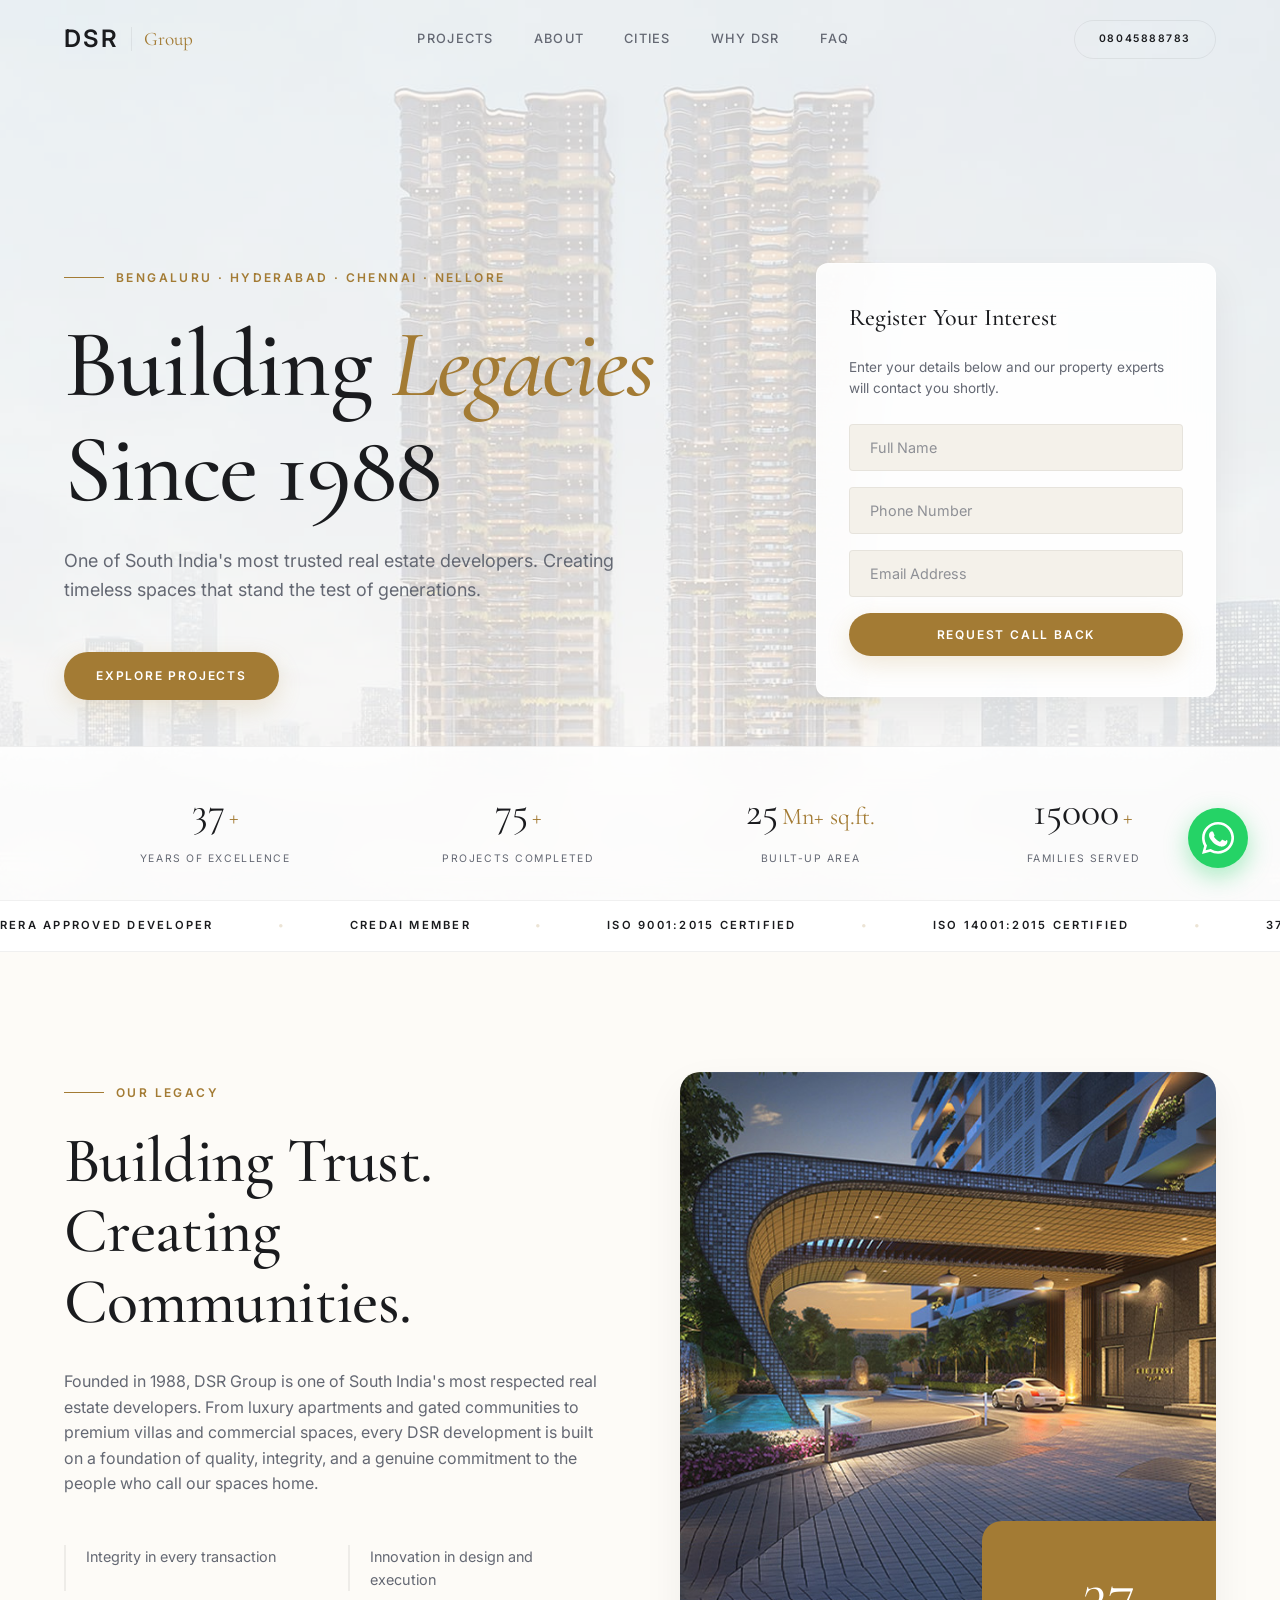
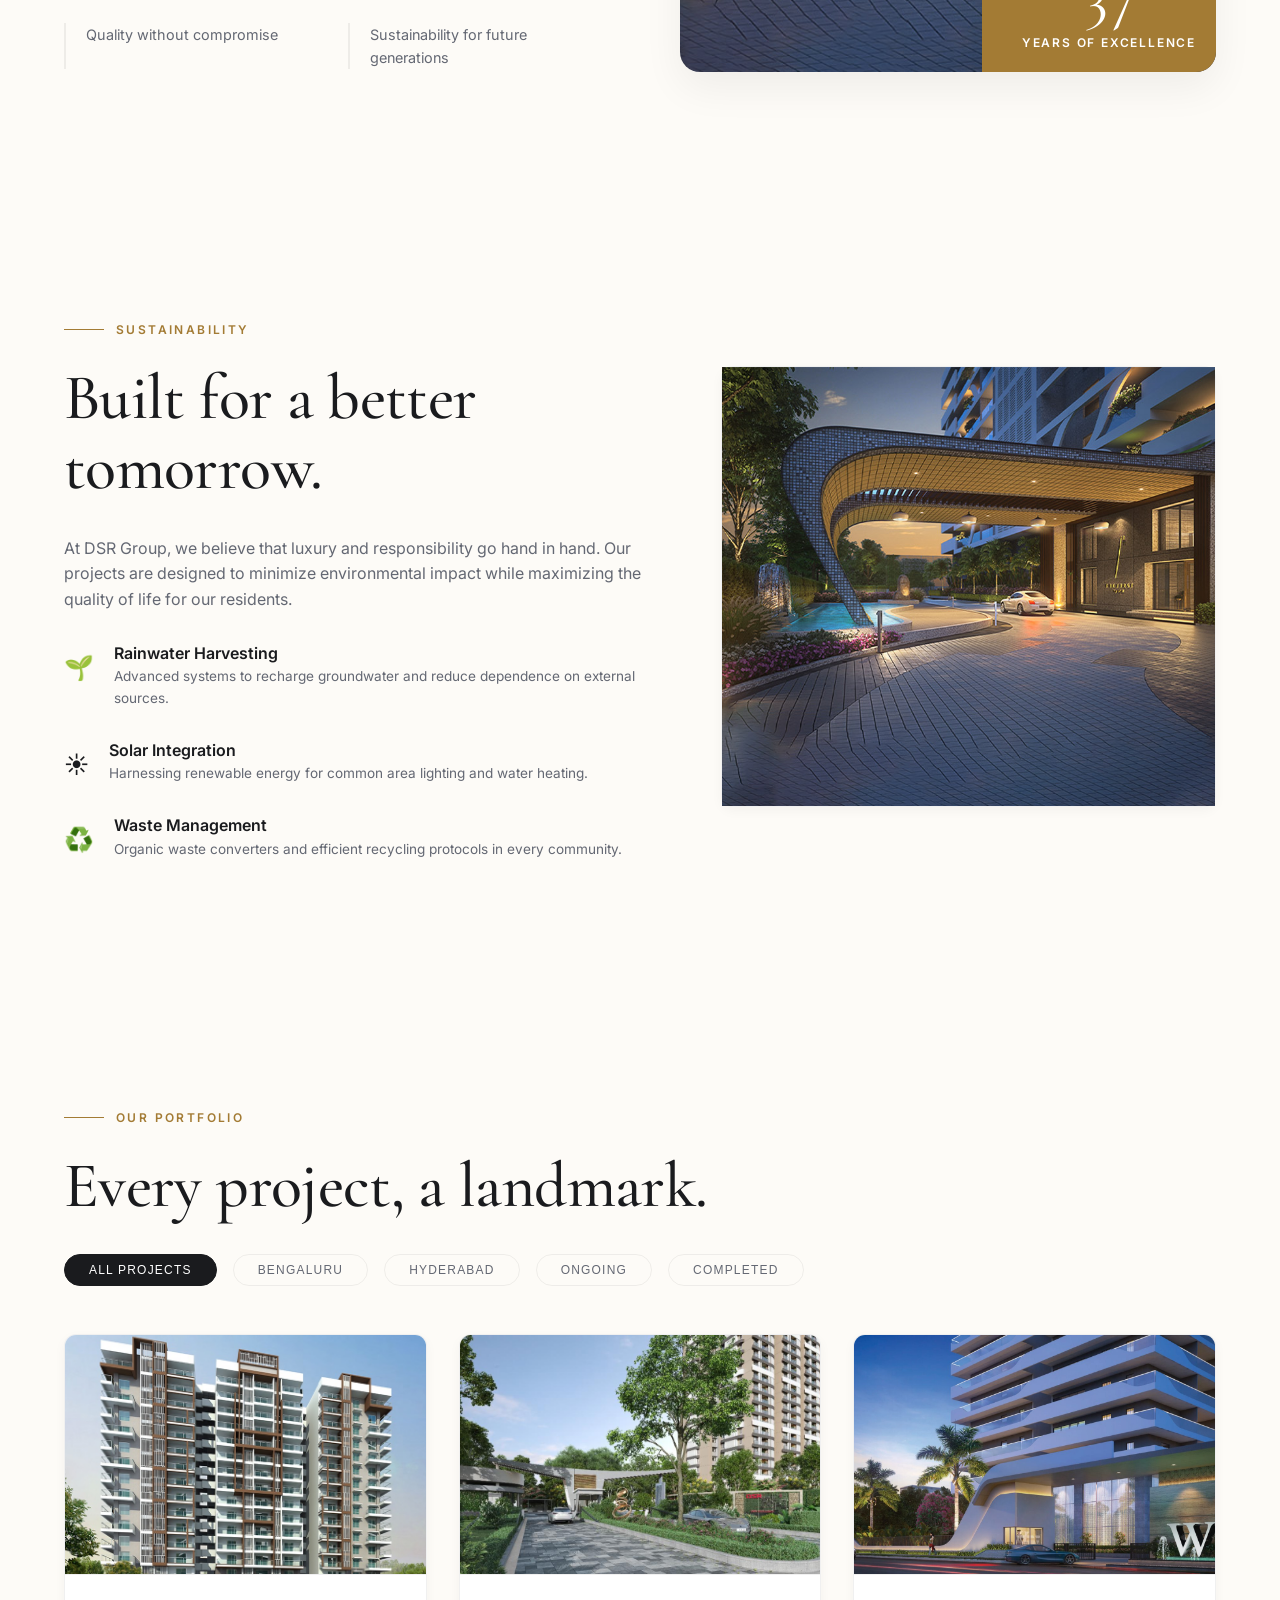
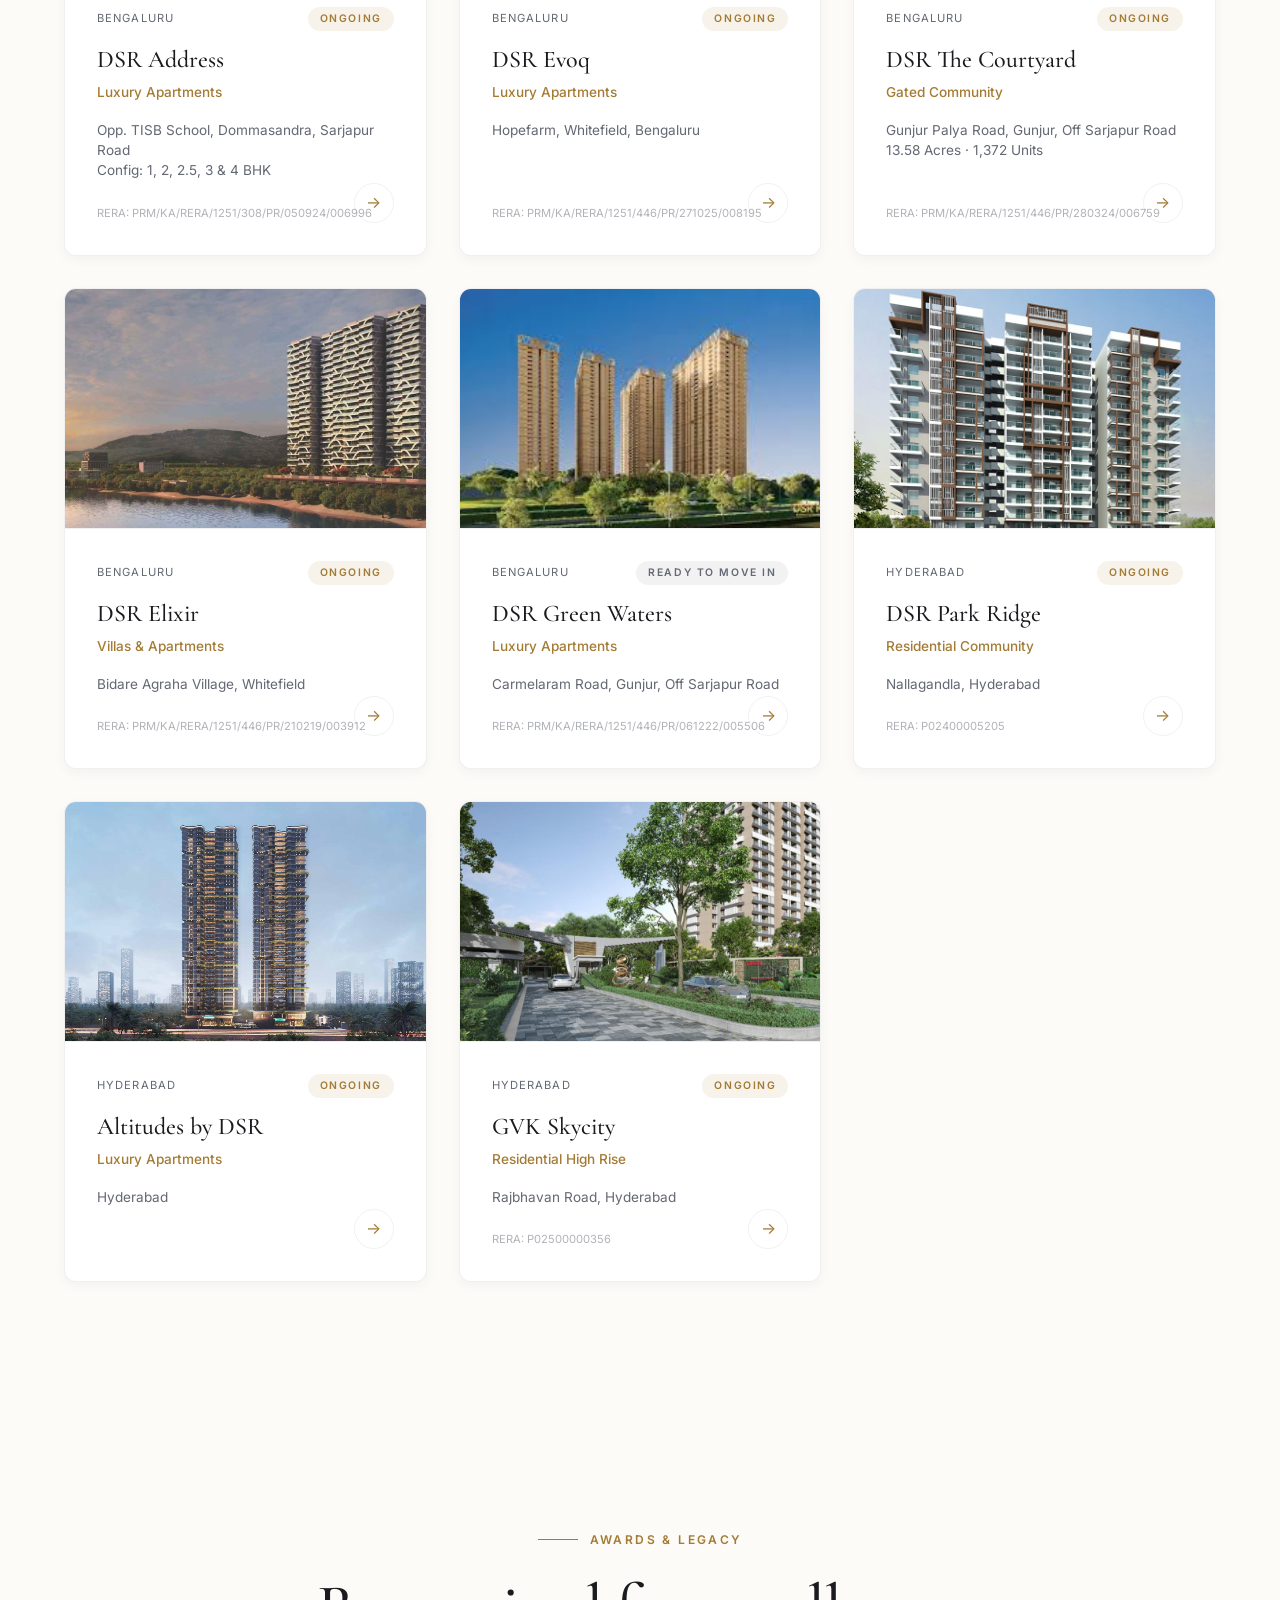
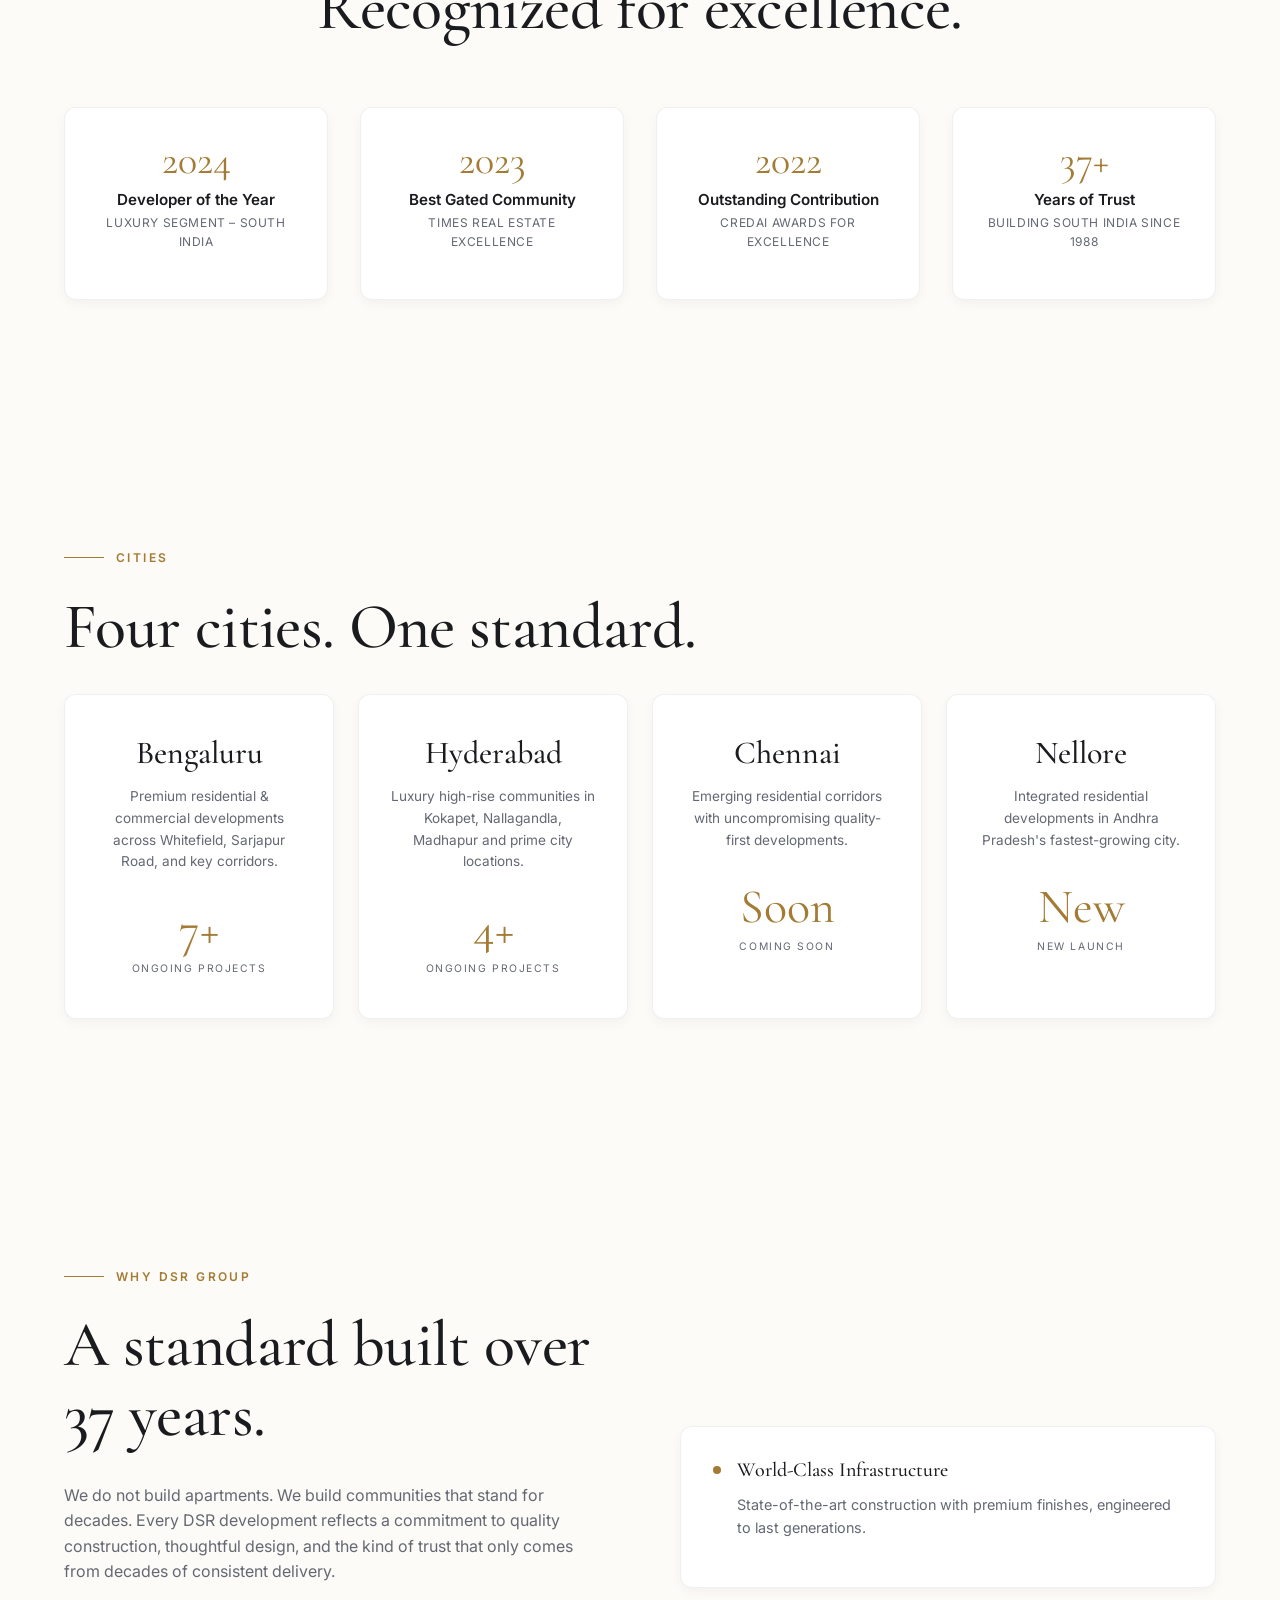
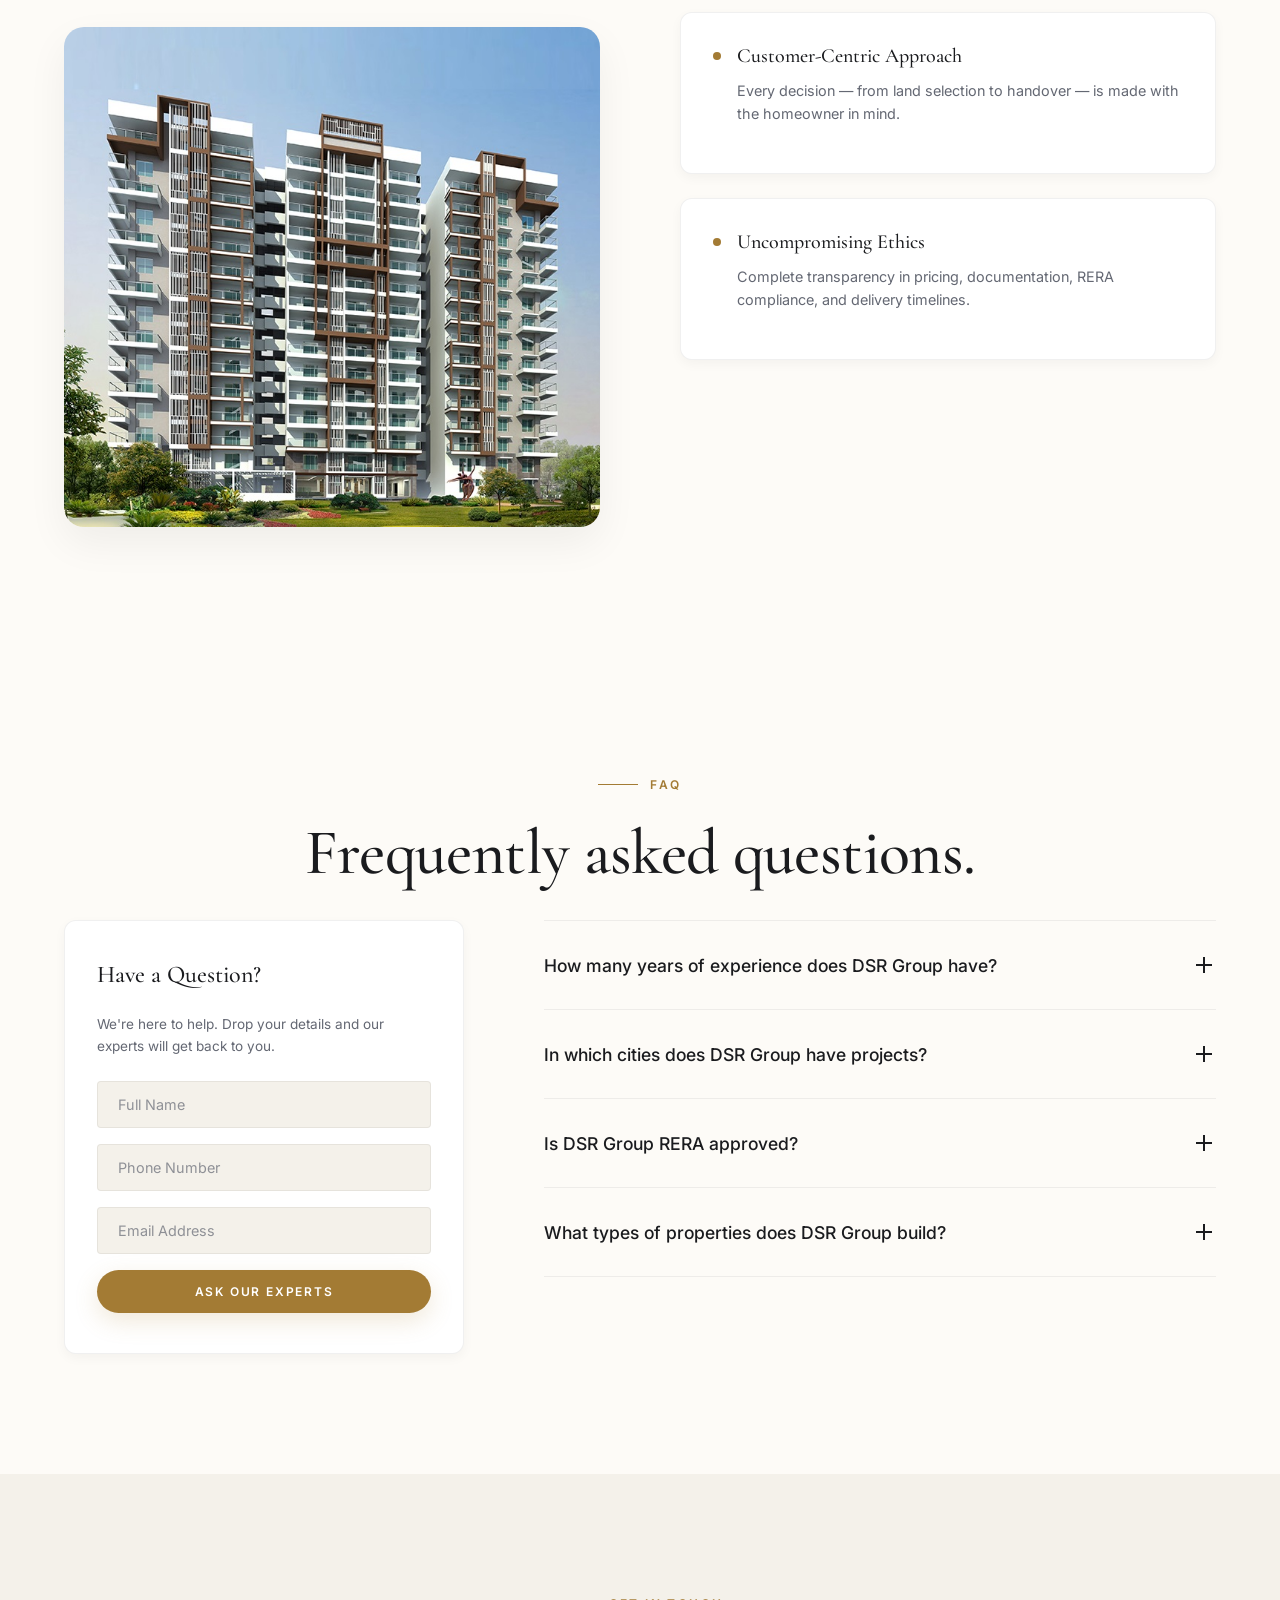
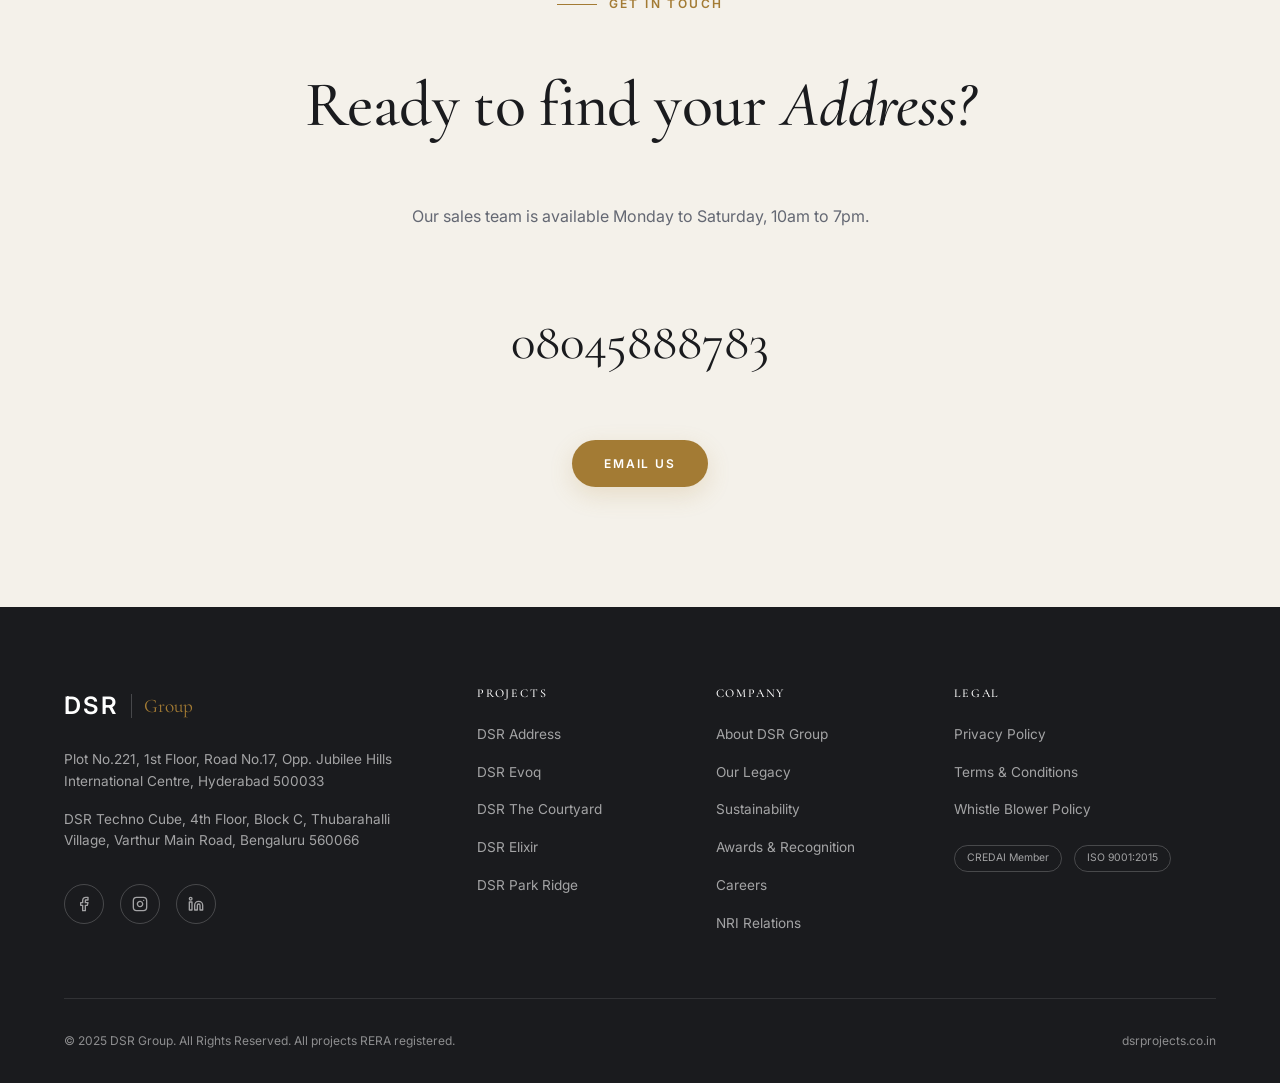
==== commit 27c5fa19: "Expand portal and address page content with Sustainability, Awards, Neighborhood, and Design section" ====
--- a/public_html/index.html
+++ b/public_html/index.html
@@ -216,6 +216,42 @@
         </div>
       </div>
     </section>
+    <!-- SUSTAINABILITY -->
+    <section id="sustainability" class="section-pad reveal">
+      <div class="sustainability-grid">
+        <div class="sust-content">
+          <div class="eyebrow">Sustainability</div>
+          <h2>Built for a better tomorrow.</h2>
+          <p>At DSR Group, we believe that luxury and responsibility go hand in hand. Our projects are designed to minimize environmental impact while maximizing the quality of life for our residents.</p>
+          <div class="sust-features">
+            <div class="sust-feature">
+              <span class="sust-icon">🌱</span>
+              <div>
+                <h4>Rainwater Harvesting</h4>
+                <p>Advanced systems to recharge groundwater and reduce dependence on external sources.</p>
+              </div>
+            </div>
+            <div class="sust-feature">
+              <span class="sust-icon">☀️</span>
+              <div>
+                <h4>Solar Integration</h4>
+                <p>Harnessing renewable energy for common area lighting and water heating.</p>
+              </div>
+            </div>
+            <div class="sust-feature">
+              <span class="sust-icon">♻️</span>
+              <div>
+                <h4>Waste Management</h4>
+                <p>Organic waste converters and efficient recycling protocols in every community.</p>
+              </div>
+            </div>
+          </div>
+        </div>
+        <div class="sust-image surface-panel">
+          <img src="assets/about.jpg" alt="Sustainability at DSR" loading="lazy" width="800" height="600" style="object-fit: cover; height: 100%; width: 100%;">
+        </div>
+      </div>
+    </section>
 
     <!-- PROJECTS -->
     <section id="projects" class="section-pad reveal">
@@ -374,7 +410,36 @@
             <div class="project-link-icon" aria-hidden="true">→</div>
           </div>
         </a>
-        
+      </div>
+    </section>
+
+    <!-- AWARDS & LEGACY -->
+    <section id="awards" class="section-pad reveal">
+      <div class="awards-header">
+        <div class="eyebrow">Awards & Legacy</div>
+        <h2>Recognized for excellence.</h2>
+      </div>
+      <div class="awards-grid">
+        <div class="award-card surface-panel">
+          <div class="award-year">2024</div>
+          <h3 class="award-title">Developer of the Year</h3>
+          <p class="award-org">Luxury Segment – South India</p>
+        </div>
+        <div class="award-card surface-panel">
+          <div class="award-year">2023</div>
+          <h3 class="award-title">Best Gated Community</h3>
+          <p class="award-org">Times Real Estate Excellence</p>
+        </div>
+        <div class="award-card surface-panel">
+          <div class="award-year">2022</div>
+          <h3 class="award-title">Outstanding Contribution</h3>
+          <p class="award-org">CREDAI Awards for Excellence</p>
+        </div>
+        <div class="award-card surface-panel">
+          <div class="award-year">37+</div>
+          <h3 class="award-title">Years of Trust</h3>
+          <p class="award-org">Building South India since 1988</p>
+        </div>
       </div>
     </section>
 
@@ -559,8 +624,9 @@
         <h4 class="footer-heading">Company</h4>
         <div class="footer-links">
           <a href="#">About DSR Group</a>
-          <a href="#">Our Legacy</a>
-          <a href="#">Vision & Values</a>
+          <a href="#about">Our Legacy</a>
+          <a href="#sustainability">Sustainability</a>
+          <a href="#awards">Awards & Recognition</a>
           <a href="#">Careers</a>
           <a href="#">NRI Relations</a>
         </div>
@@ -594,6 +660,36 @@
     </svg>
   </a>
 
+  <!-- PROJECT MODAL -->
+  <div id="project-modal" class="modal" aria-hidden="true">
+    <div class="modal-overlay"></div>
+    <div class="modal-container">
+      <button class="modal-close" aria-label="Close modal">&times;</button>
+      <div class="modal-content">
+        <div class="eyebrow">Enquire Now</div>
+        <h2 id="modal-project-name">Project Interest</h2>
+        <p>Please share your details below. Our sales team will get back to you with exclusive pricing and availability for this project.</p>
+        
+        <form id="project-lead-form" class="modal-form" data-netlify="true" name="project-enquiry" method="POST">
+          <input type="hidden" name="form-name" value="project-enquiry">
+          <input type="hidden" name="project_name" id="hidden-project-name">
+          
+          <div class="form-group">
+            <input type="text" name="name" placeholder="Full Name" required>
+          </div>
+          <div class="form-group">
+            <input type="tel" name="phone" placeholder="Phone Number" required>
+          </div>
+          <div class="form-group">
+            <input type="email" name="email" placeholder="Email Address" required>
+          </div>
+          
+          <button type="submit" class="btn btn-gold w-full">Request Details</button>
+        </form>
+      </div>
+    </div>
+  </div>
+
   <script src="script.js"></script>
 </body>
 </html>
--- a/public_html/styles.css
+++ b/public_html/styles.css
@@ -382,3 +382,221 @@
   .about-year-badge { bottom: 0; right: 0; padding: 20px; border-radius: 0; }
   .about-year { font-size: 3rem; }
 }
+/* MODAL */
+.modal {
+  position: fixed;
+  top: 0;
+  left: 0;
+  width: 100%;
+  height: 100%;
+  z-index: 2000;
+  display: flex;
+  align-items: center;
+  justify-content: center;
+  visibility: hidden;
+  opacity: 0;
+  transition: all var(--t-med);
+}
+
+.modal.active {
+  visibility: visible;
+  opacity: 1;
+}
+
+.modal-overlay {
+  position: absolute;
+  top: 0;
+  left: 0;
+  width: 100%;
+  height: 100%;
+  background: rgba(26, 27, 30, 0.4);
+  backdrop-filter: blur(8px);
+  -webkit-backdrop-filter: blur(8px);
+}
+
+.modal-container {
+  position: relative;
+  width: 90%;
+  max-width: 500px;
+  background: var(--bg-surface);
+  border-radius: var(--radius-md);
+  padding: var(--sp-lg);
+  box-shadow: var(--shadow-hover);
+  transform: translateY(20px);
+  transition: transform var(--t-med);
+  z-index: 2;
+}
+
+.modal.active .modal-container {
+  transform: translateY(0);
+}
+
+.modal-close {
+  position: absolute;
+  top: 20px;
+  right: 20px;
+  width: 32px;
+  height: 32px;
+  background: var(--bg-alt);
+  border-radius: 50%;
+  display: flex;
+  align-items: center;
+  justify-content: center;
+  font-size: 24px;
+  line-height: 1;
+  color: var(--text-main);
+  cursor: pointer;
+  transition: all var(--t-fast);
+}
+
+.modal-close:hover {
+  background: var(--gold);
+  color: var(--text-light);
+}
+
+.modal-content h2 {
+  font-size: 2.5rem;
+  margin-bottom: 8px;
+}
+
+.modal-content p {
+  font-size: 0.9rem;
+  margin-bottom: 32px;
+}
+
+.modal-form {
+  display: flex;
+  flex-direction: column;
+  gap: 16px;
+}
+
+.modal-form .form-group input {
+  width: 100%;
+  padding: 16px 20px;
+  background: var(--bg-alt);
+  border: 1px solid var(--border-light);
+  border-radius: var(--radius-sm);
+  font-family: var(--font-body);
+  font-size: 0.9rem;
+  transition: all var(--t-fast);
+}
+
+.modal-form .form-group input:focus {
+  outline: none;
+  border-color: var(--gold);
+  background: var(--bg-surface);
+  box-shadow: var(--shadow-sm);
+}
+
+.w-full { width: 100%; }
+
+@media (max-width: 768px) {
+  .modal-container {
+    padding: var(--sp-md);
+  }
+  .modal-content h2 {
+    font-size: 2rem;
+  }
+}
+
+/* SUSTAINABILITY */
+.sustainability-grid {
+  display: grid;
+  grid-template-columns: 1.2fr 1fr;
+  gap: var(--sp-lg);
+  align-items: center;
+}
+
+.sust-features {
+  display: flex;
+  flex-direction: column;
+  gap: var(--sp-md);
+  margin-top: var(--sp-md);
+}
+
+.sust-feature {
+  display: flex;
+  gap: 20px;
+}
+
+.sust-icon {
+  font-size: 1.5rem;
+  flex-shrink: 0;
+  margin-top: 4px;
+}
+
+.sust-feature h4 {
+  font-family: var(--font-body);
+  font-size: 1rem;
+  font-weight: 600;
+  margin-bottom: 4px;
+}
+
+.sust-feature p {
+  font-size: 0.85rem;
+  margin-bottom: 0;
+}
+
+.sust-image img {
+  width: 100%;
+  height: 100%;
+  object-fit: cover;
+}
+
+/* AWARDS */
+.awards-header {
+  text-align: center;
+  margin-bottom: var(--sp-lg);
+}
+
+.awards-header .eyebrow {
+  justify-content: center;
+}
+
+.awards-grid {
+  display: grid;
+  grid-template-columns: repeat(4, 1fr);
+  gap: var(--sp-md);
+}
+
+.award-card {
+  padding: var(--sp-md);
+  text-align: center;
+  transition: all var(--t-med);
+}
+
+.award-card:hover {
+  transform: translateY(-8px);
+  border-color: var(--gold);
+}
+
+.award-year {
+  font-family: var(--font-display);
+  font-size: 2.5rem;
+  color: var(--gold);
+  margin-bottom: 12px;
+  line-height: 1;
+}
+
+.award-title {
+  font-family: var(--font-body);
+  font-size: 0.95rem;
+  font-weight: 600;
+  margin-bottom: 4px;
+}
+
+.award-org {
+  font-size: 0.75rem;
+  color: var(--text-muted);
+  text-transform: uppercase;
+  letter-spacing: 0.05em;
+}
+
+@media (max-width: 1024px) {
+  .awards-grid { grid-template-columns: repeat(2, 1fr); }
+  .sustainability-grid { grid-template-columns: 1fr; }
+}
+
+@media (max-width: 480px) {
+  .awards-grid { grid-template-columns: 1fr; }
+}
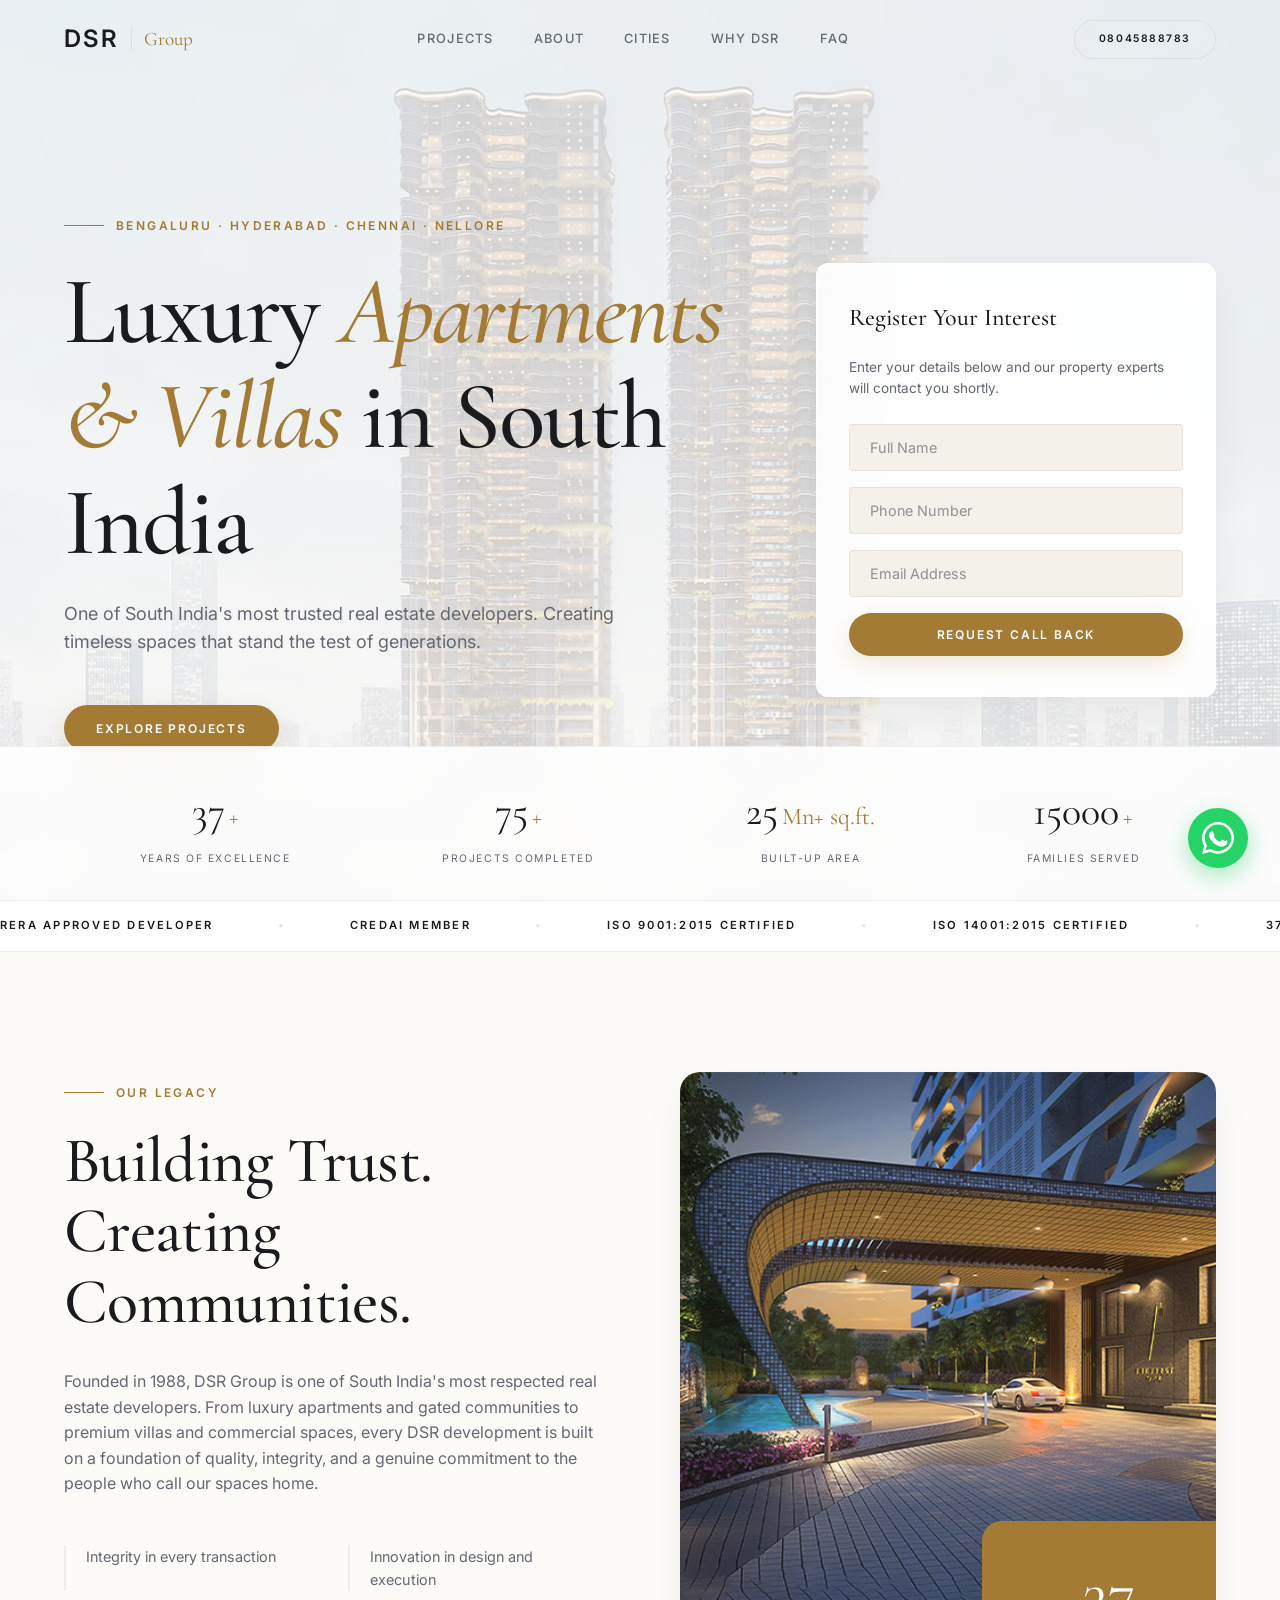
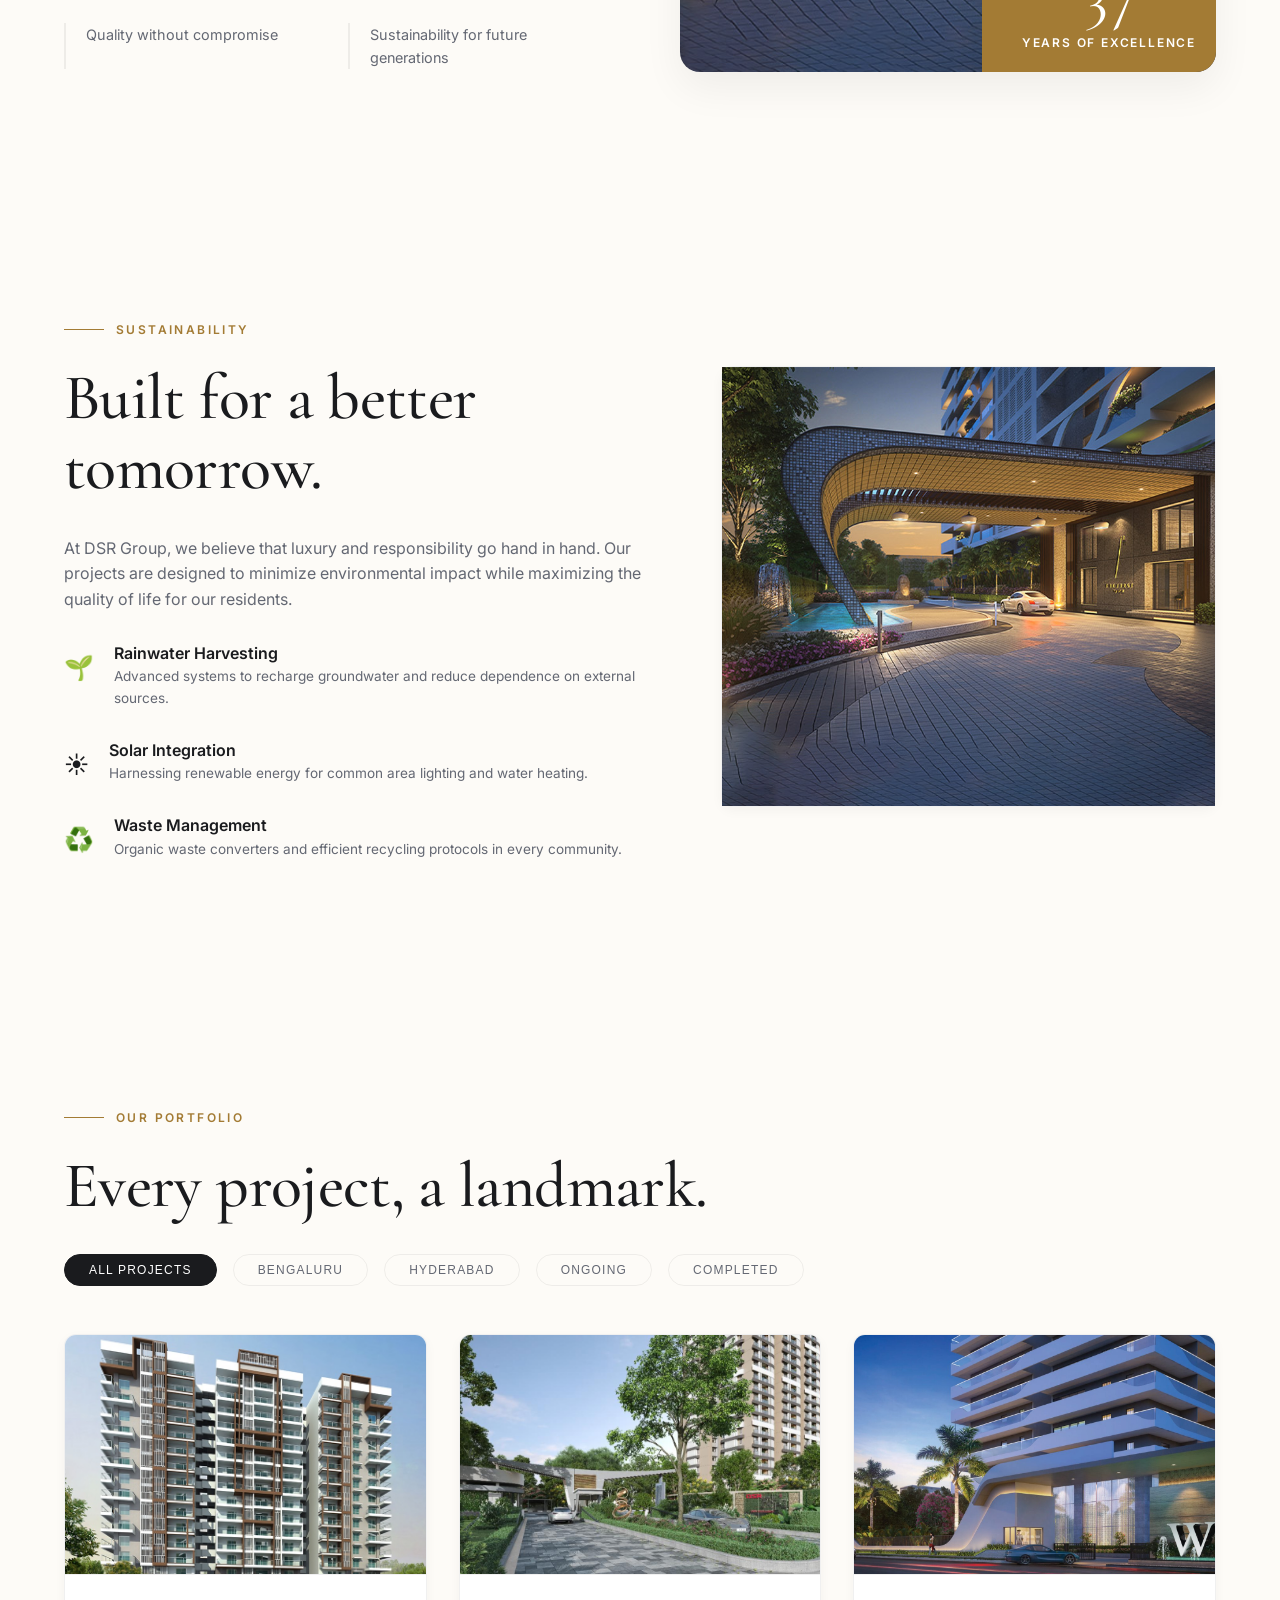
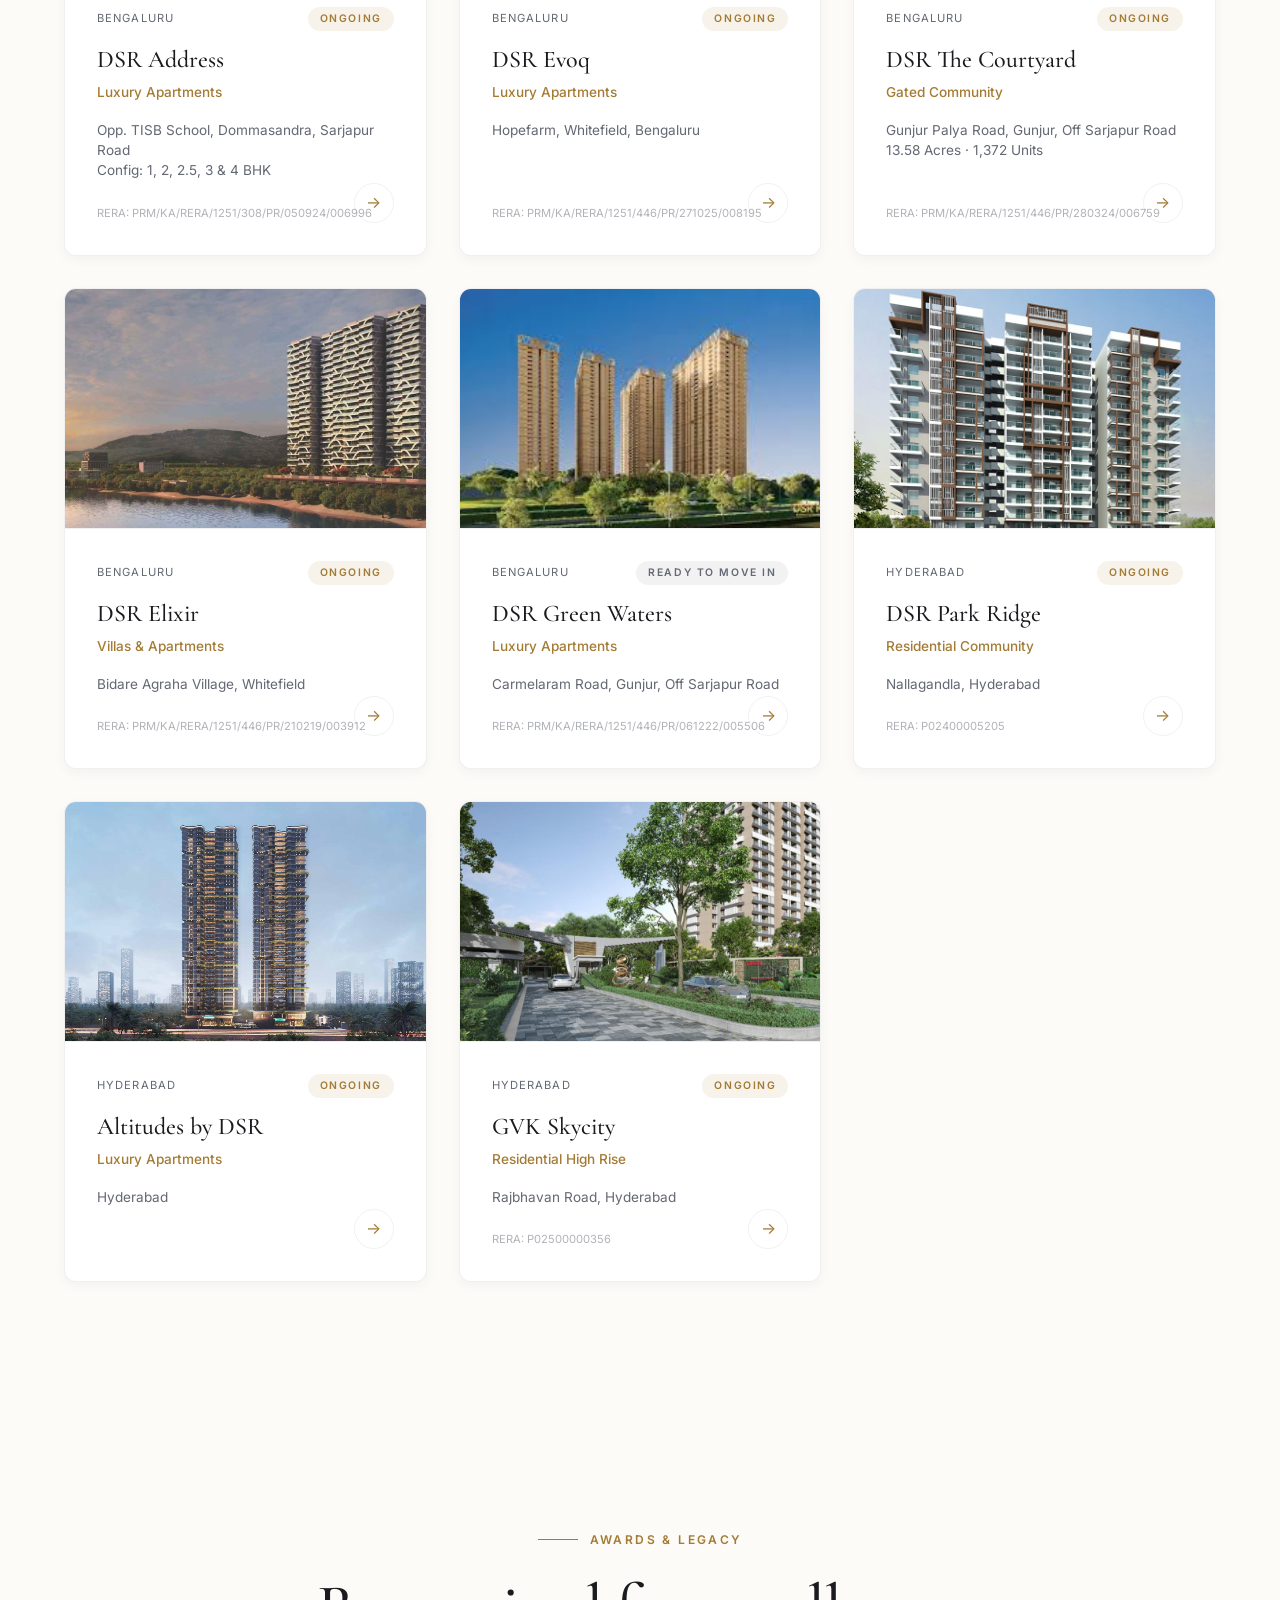
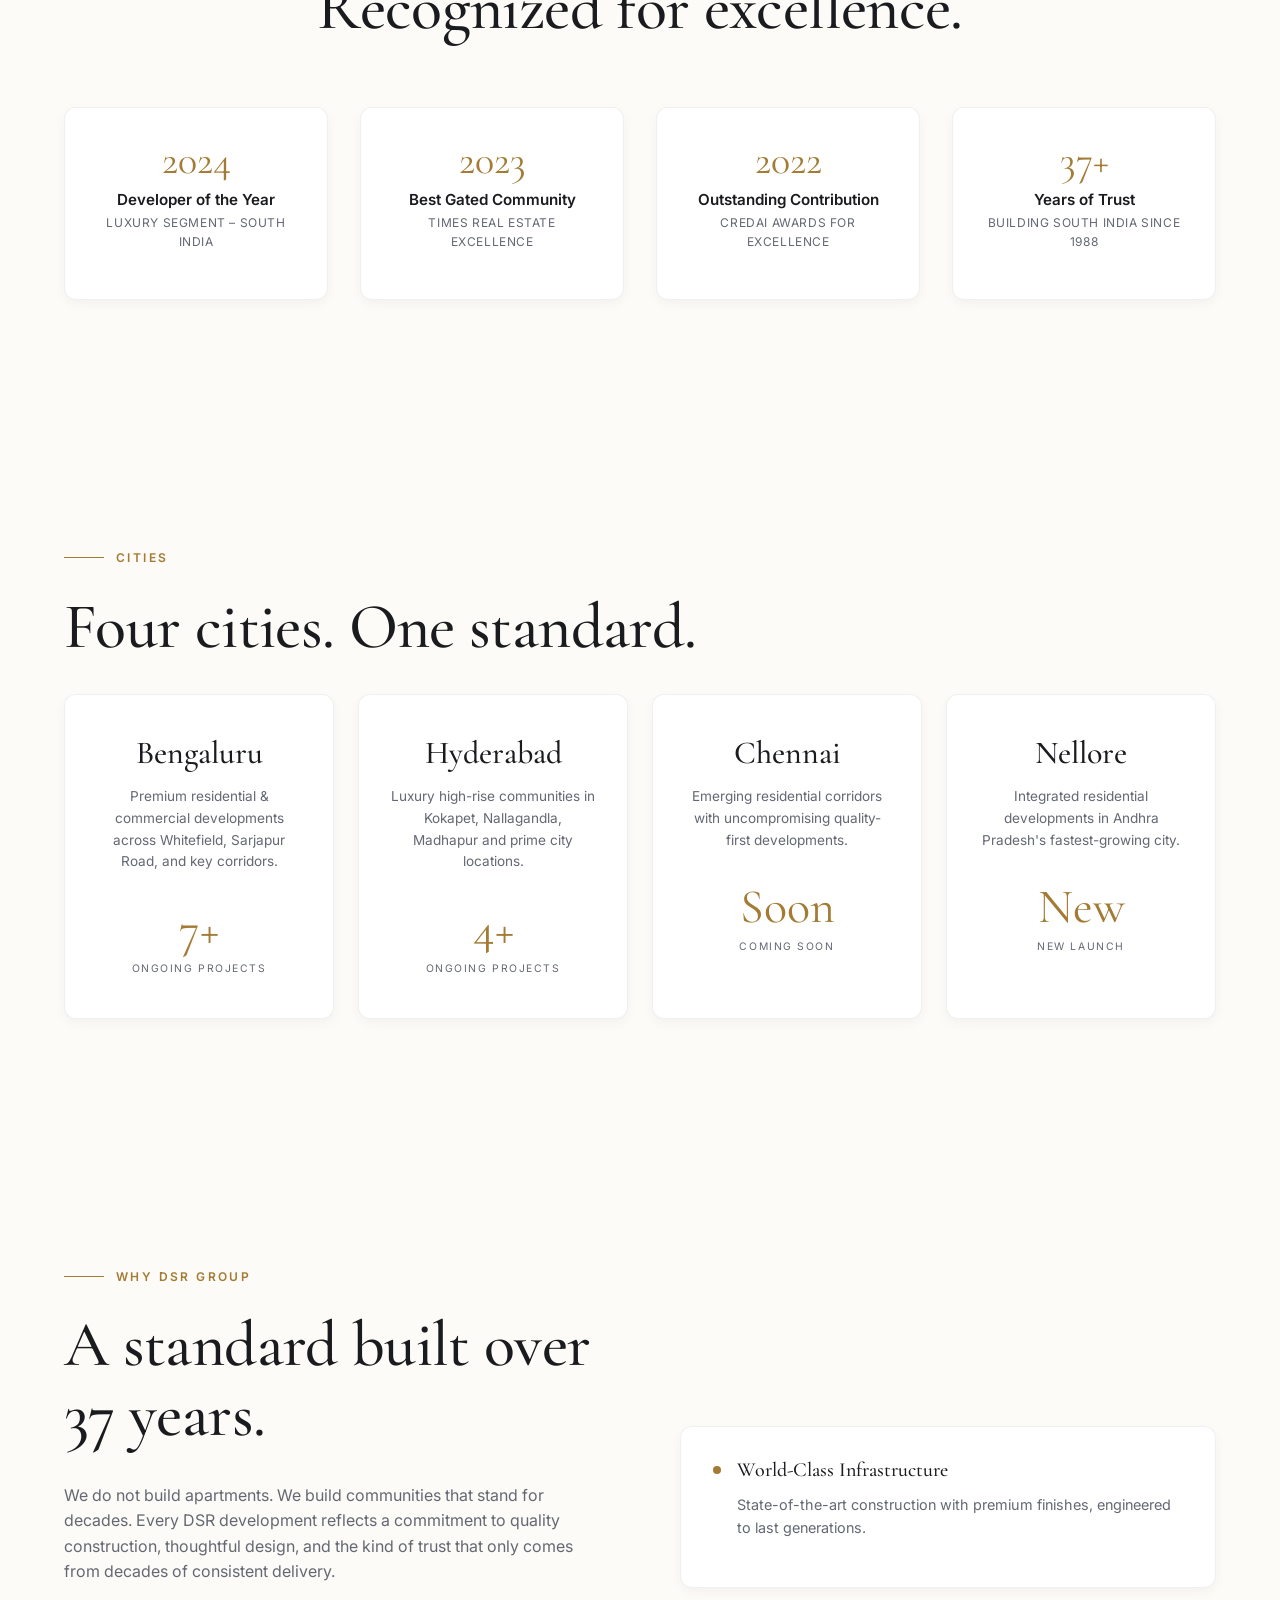
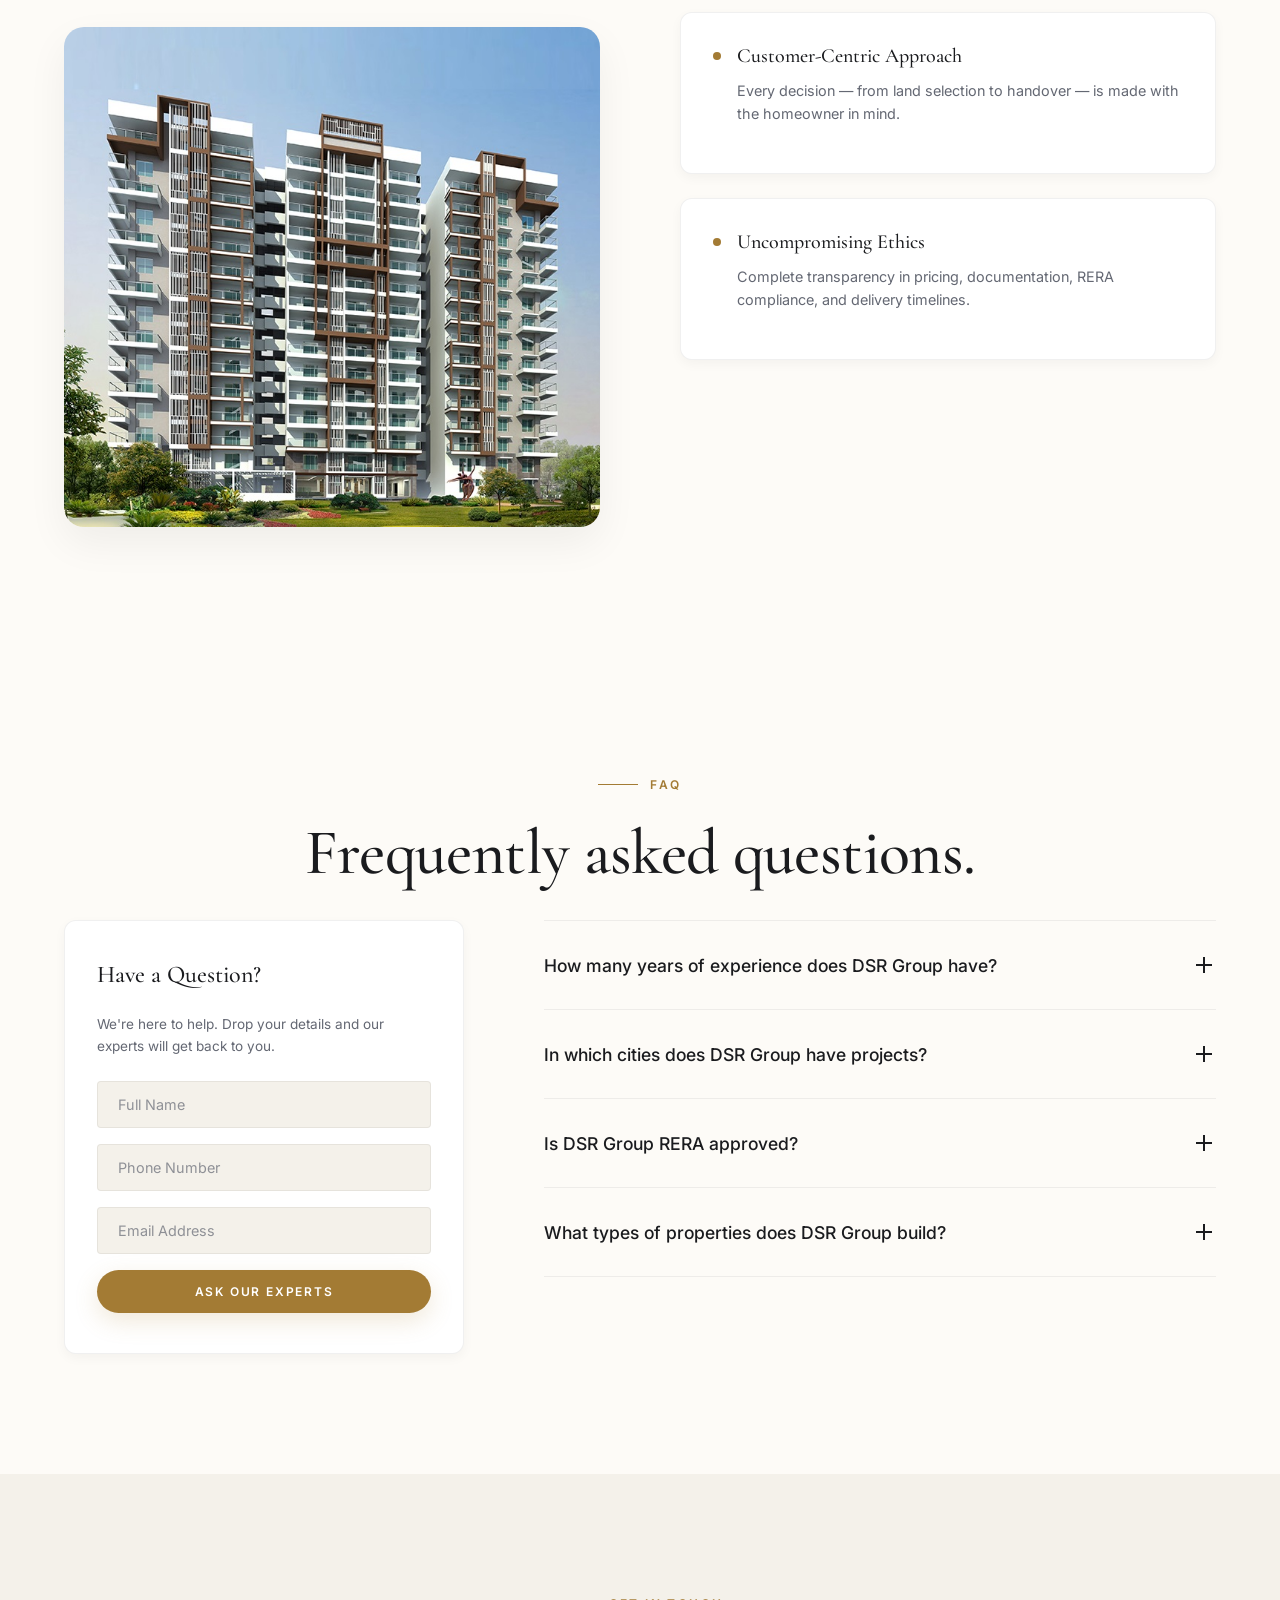
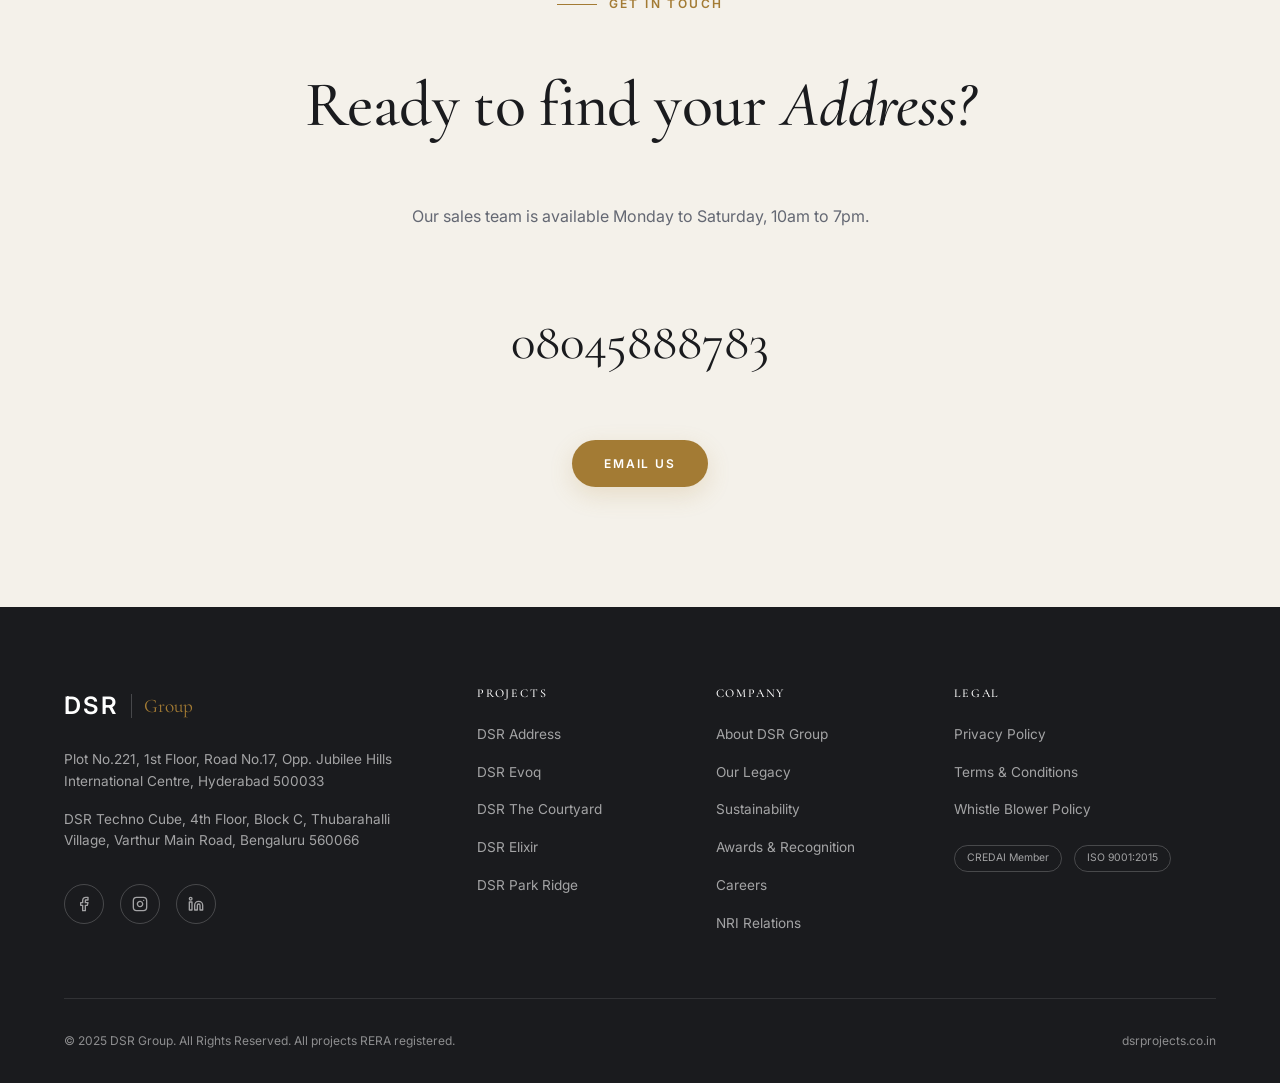
==== commit 408b5de2: "Optimize technical SEO: transactional titles, H1 keywords, robots.txt, and sitemap.xml" ====
--- a/public_html/index.html
+++ b/public_html/index.html
@@ -6,8 +6,9 @@
   <link rel="preconnect" href="https://fonts.googleapis.com">
   <link rel="preconnect" href="https://fonts.gstatic.com" crossorigin>
   
-  <title>DSR Group – Luxury Apartments & Villas in Bengaluru, Hyderabad, Chennai | DSR Projects</title>
-  <meta name="description" content="DSR Group – 37 years of building luxury homes, premium apartments, villas and gated communities across Bengaluru, Hyderabad, Chennai and Nellore.">
+  <title>Buy Luxury Apartments & Villas in Bengaluru, Hyderabad, Chennai | DSR Group Projects</title>
+  <meta name="description" content="Discover DSR Group – 37 years of building luxury homes. Buy premium apartments, villas and gated communities in Bengaluru, Hyderabad and Chennai. Check prices and book now.">
+  <meta name="keywords" content="Buy luxury apartments Bangalore, premium villas Hyderabad, DSR Group projects, luxury homes Chennai, gated communities South India, buy 3BHK Bangalore, real estate developer Hyderabad, DSR constructions, new launch apartments 2025">
   
   <!-- Canonical Link -->
   <link rel="canonical" href="https://dsrprojects.co.in/">
@@ -106,12 +107,12 @@
     
     <!-- HERO -->
     <section id="hero">
-      <img src="assets/twins-banner-1.jpg" alt="DSR Group Banner" class="hero-bg-img" fetchpriority="high" width="1920" height="1080">
+      <img src="assets/twins-banner-1.jpg" alt="DSR Group Luxury Apartments and Villas in Bengaluru Hyderabad Chennai" class="hero-bg-img" fetchpriority="high" width="1920" height="1080">
       
       <div class="hero-grid">
         <div class="hero-content reveal">
           <div class="eyebrow">Bengaluru · Hyderabad · Chennai · Nellore</div>
-          <h1>Building <i>Legacies</i> Since 1988</h1>
+          <h1>Luxury <i>Apartments & Villas</i> in South India</h1>
           <p class="hero-sub">One of South India's most trusted real estate developers. Creating timeless spaces that stand the test of generations.</p>
           <div class="hero-ctas">
             <a href="#projects" class="btn btn-gold">Explore Projects</a>
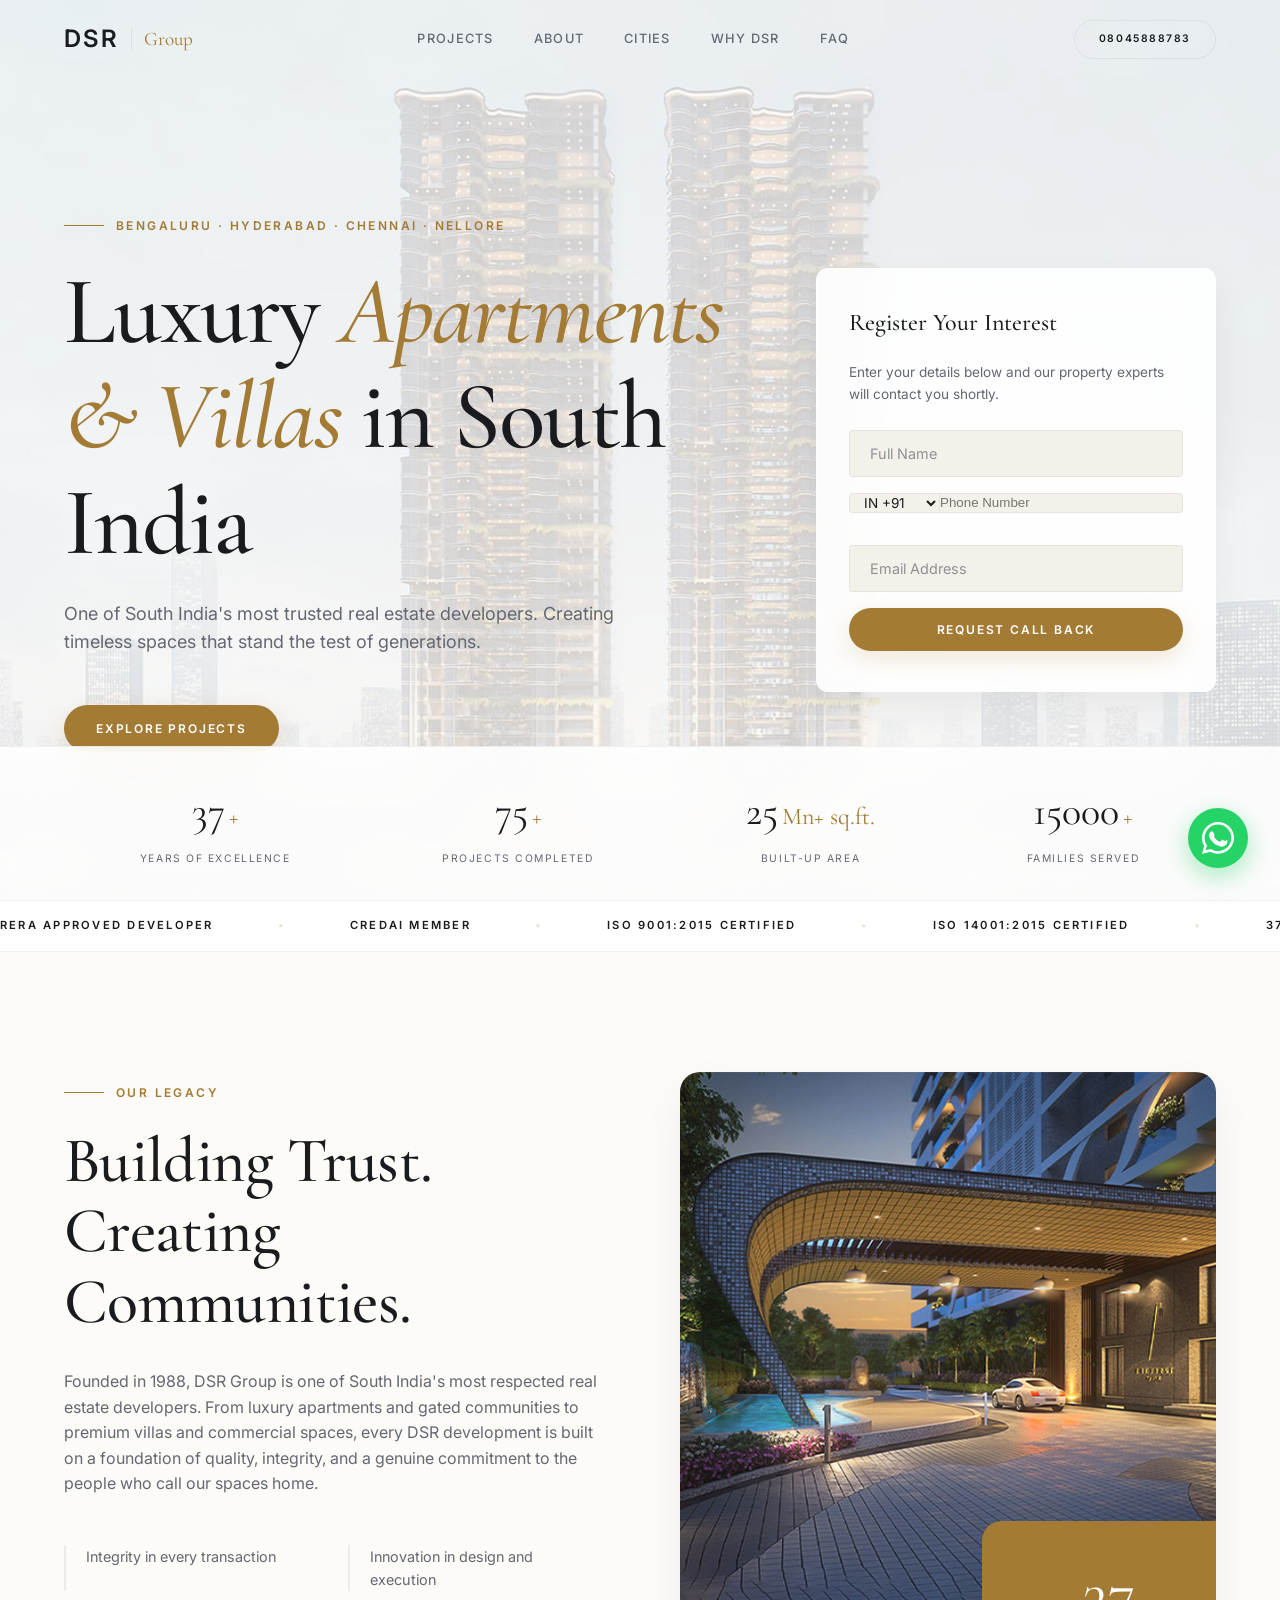
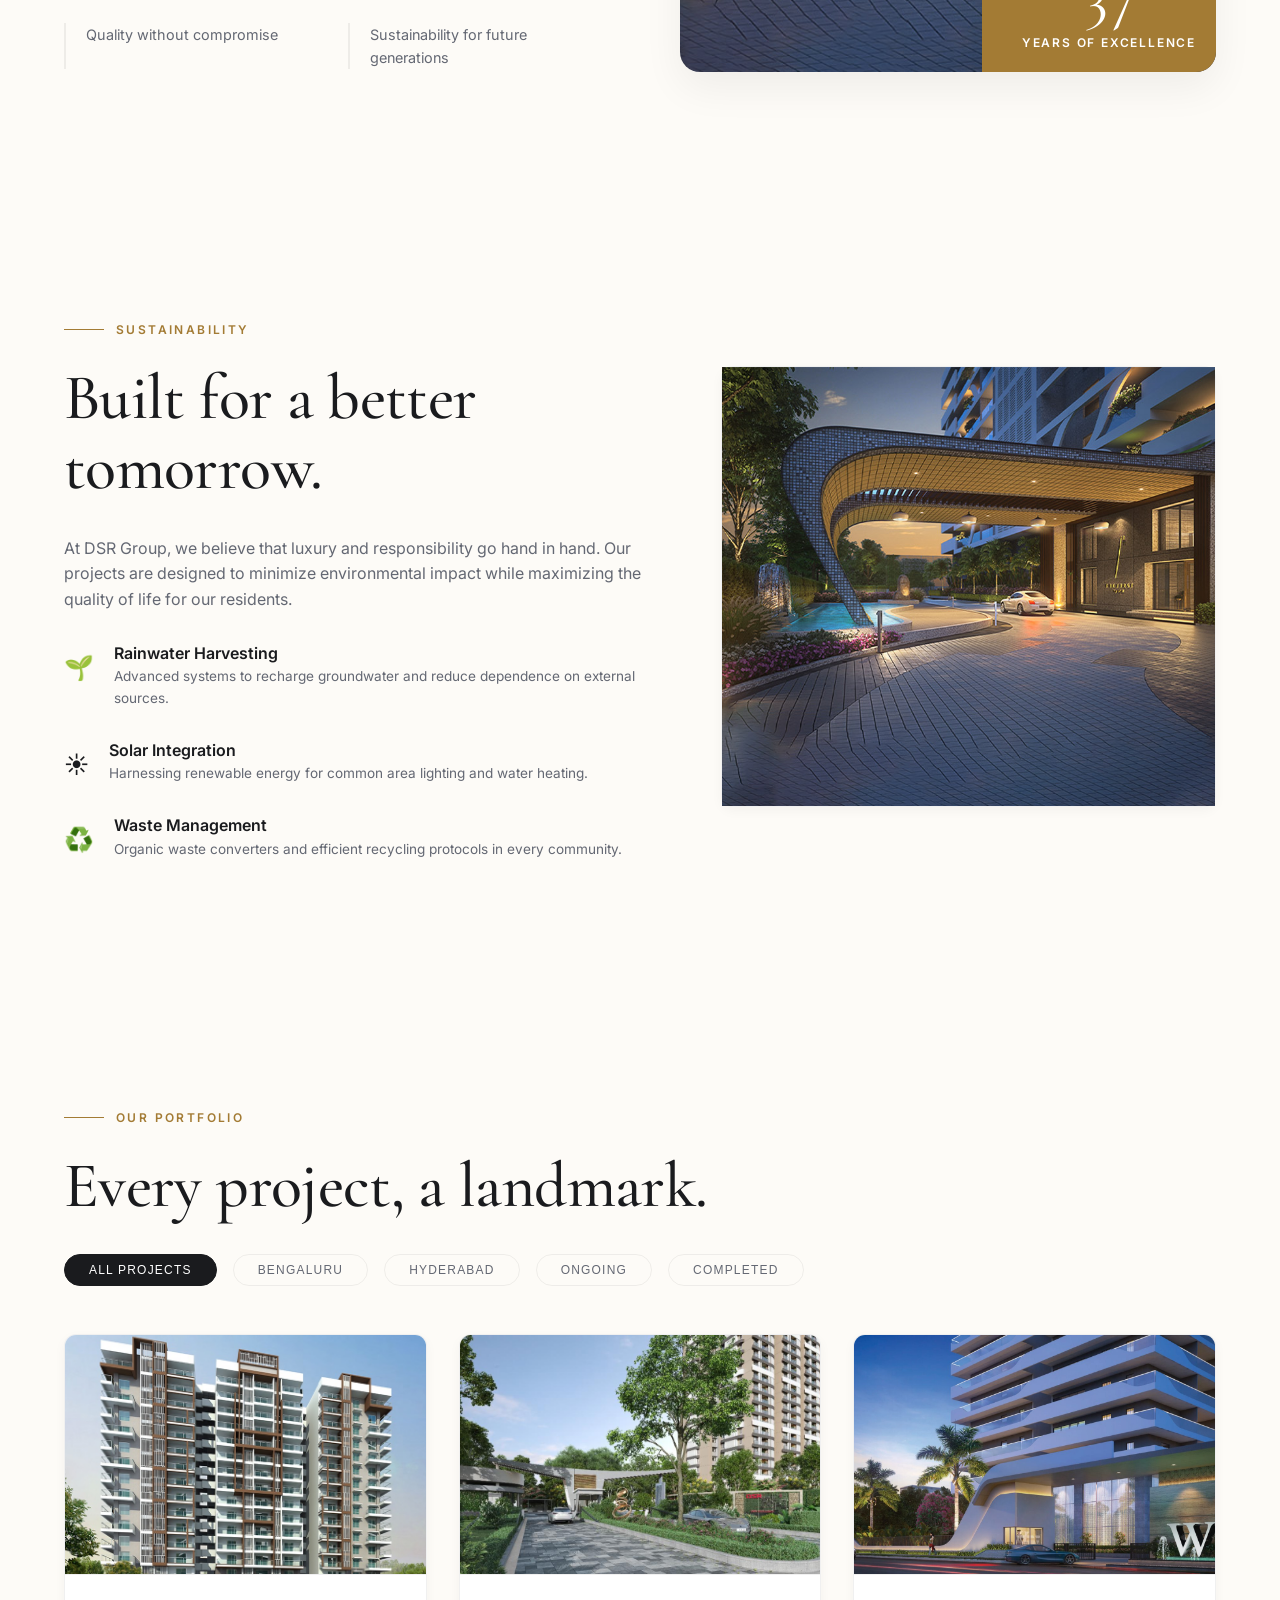
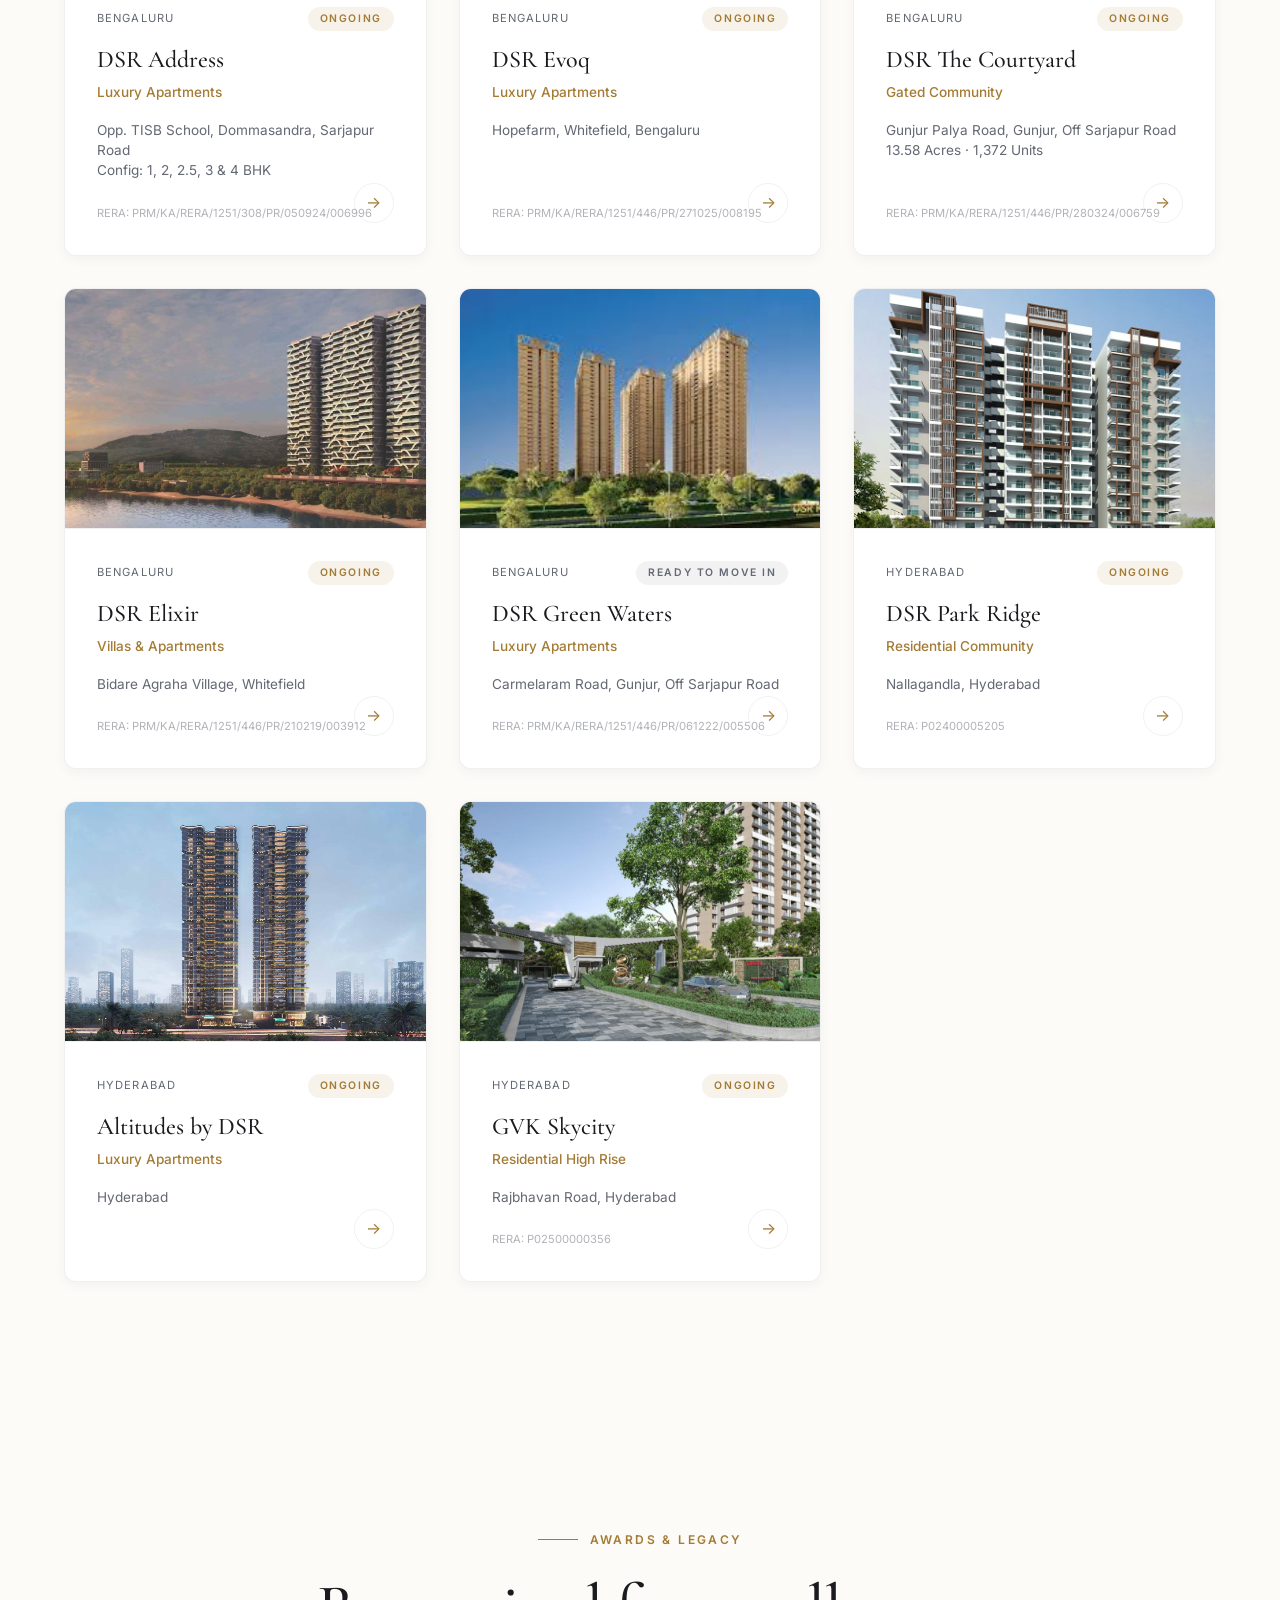
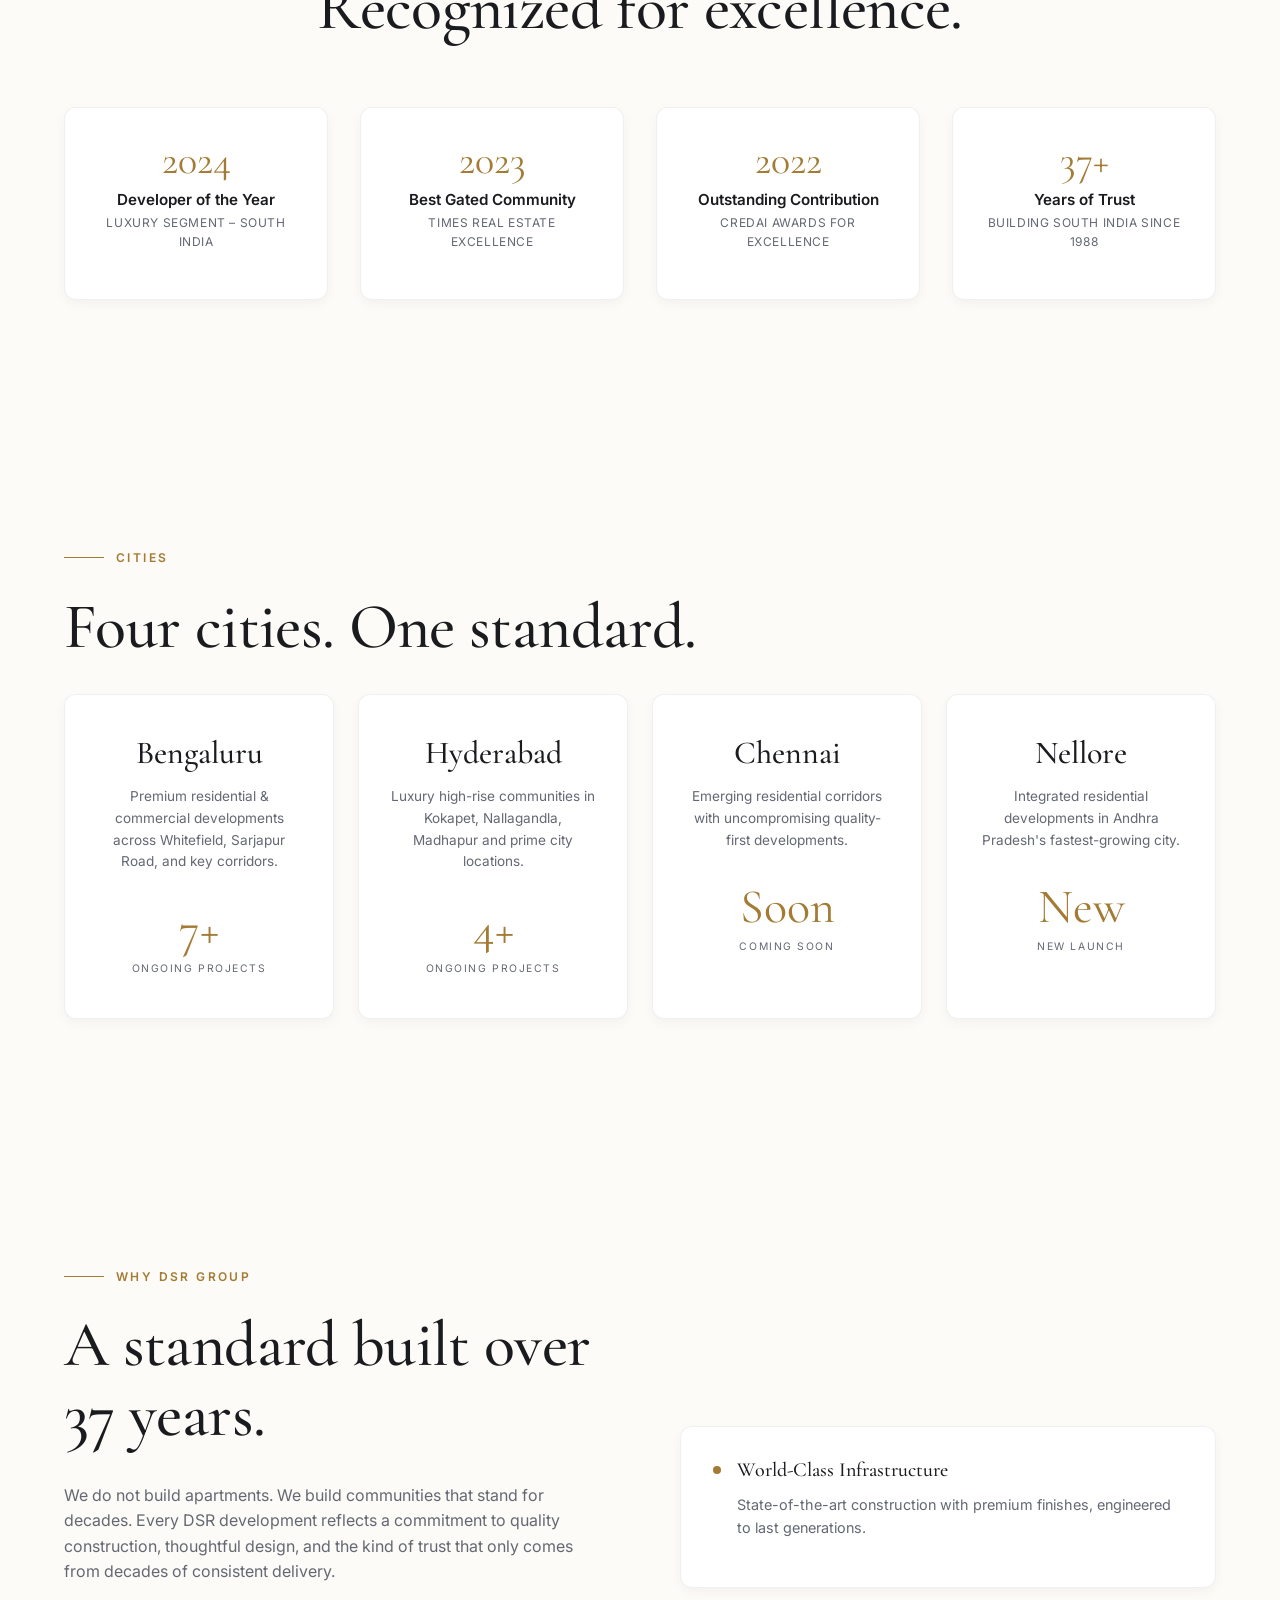
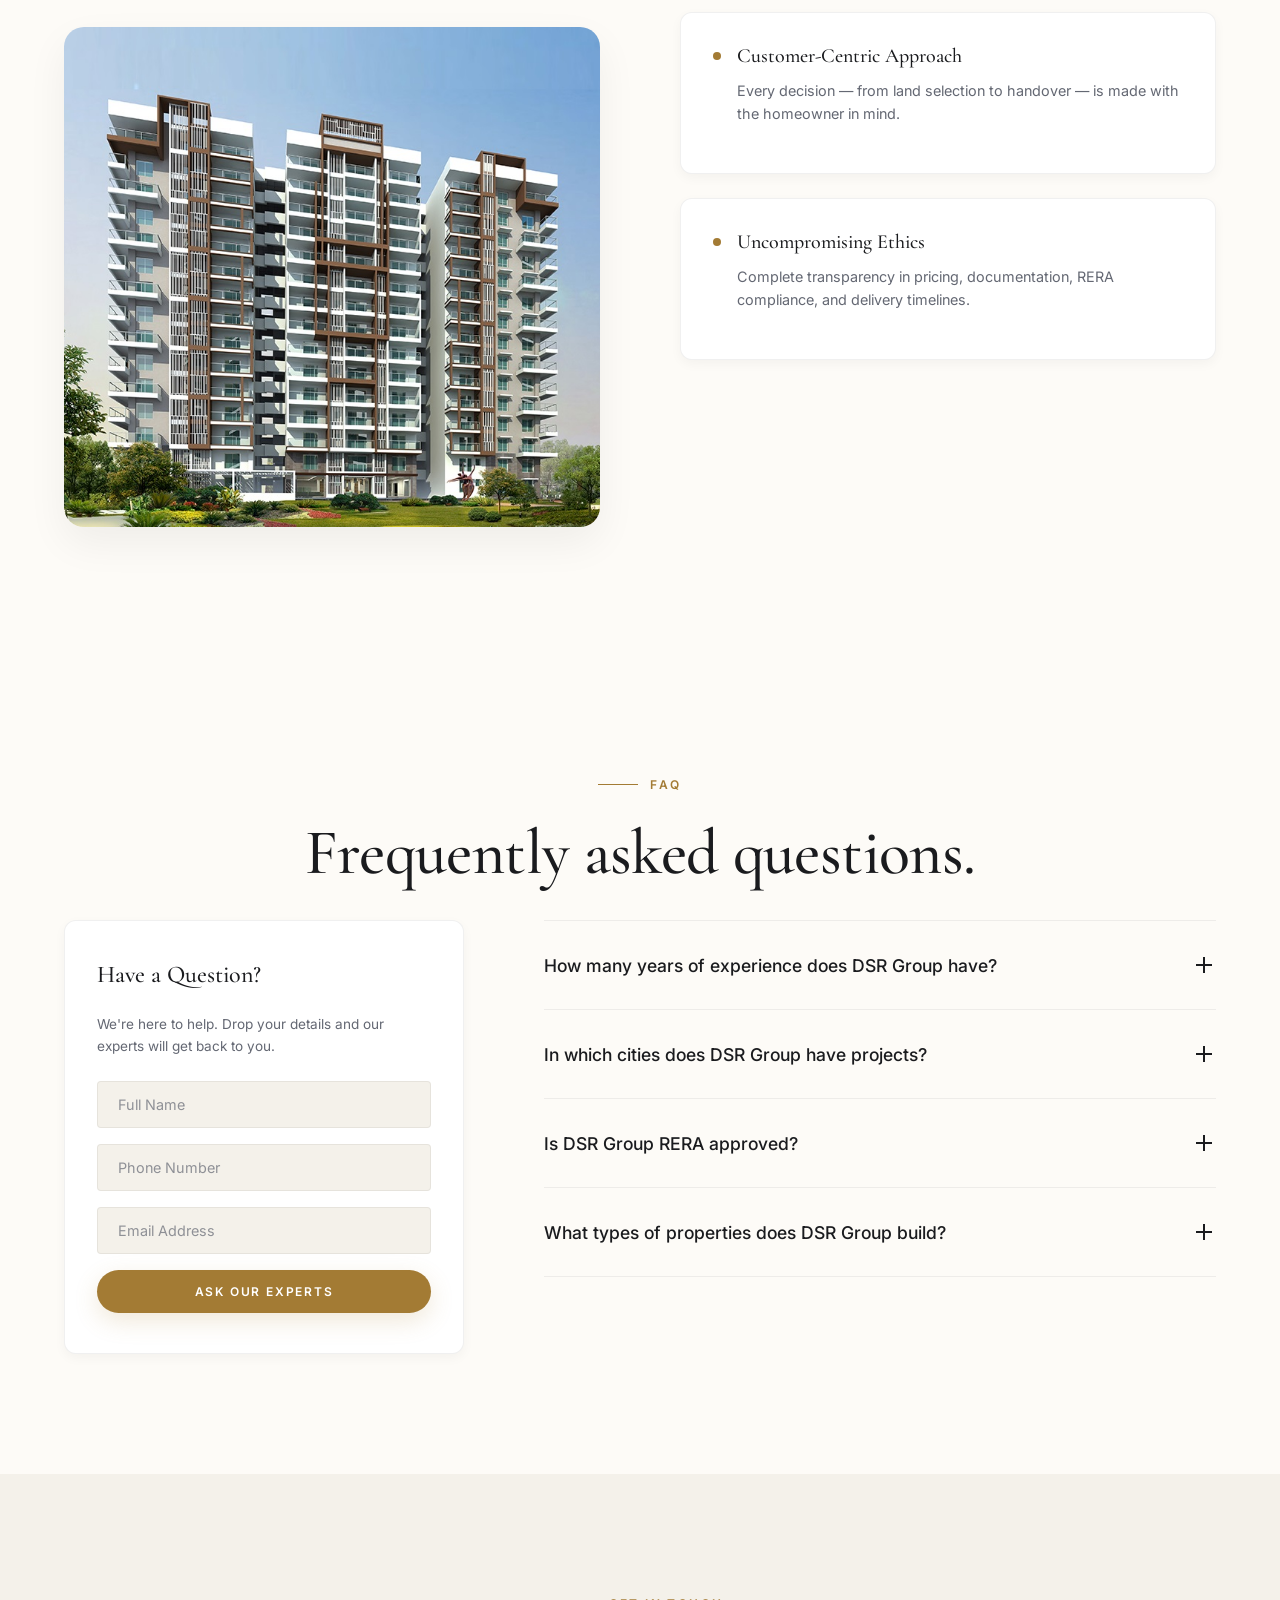
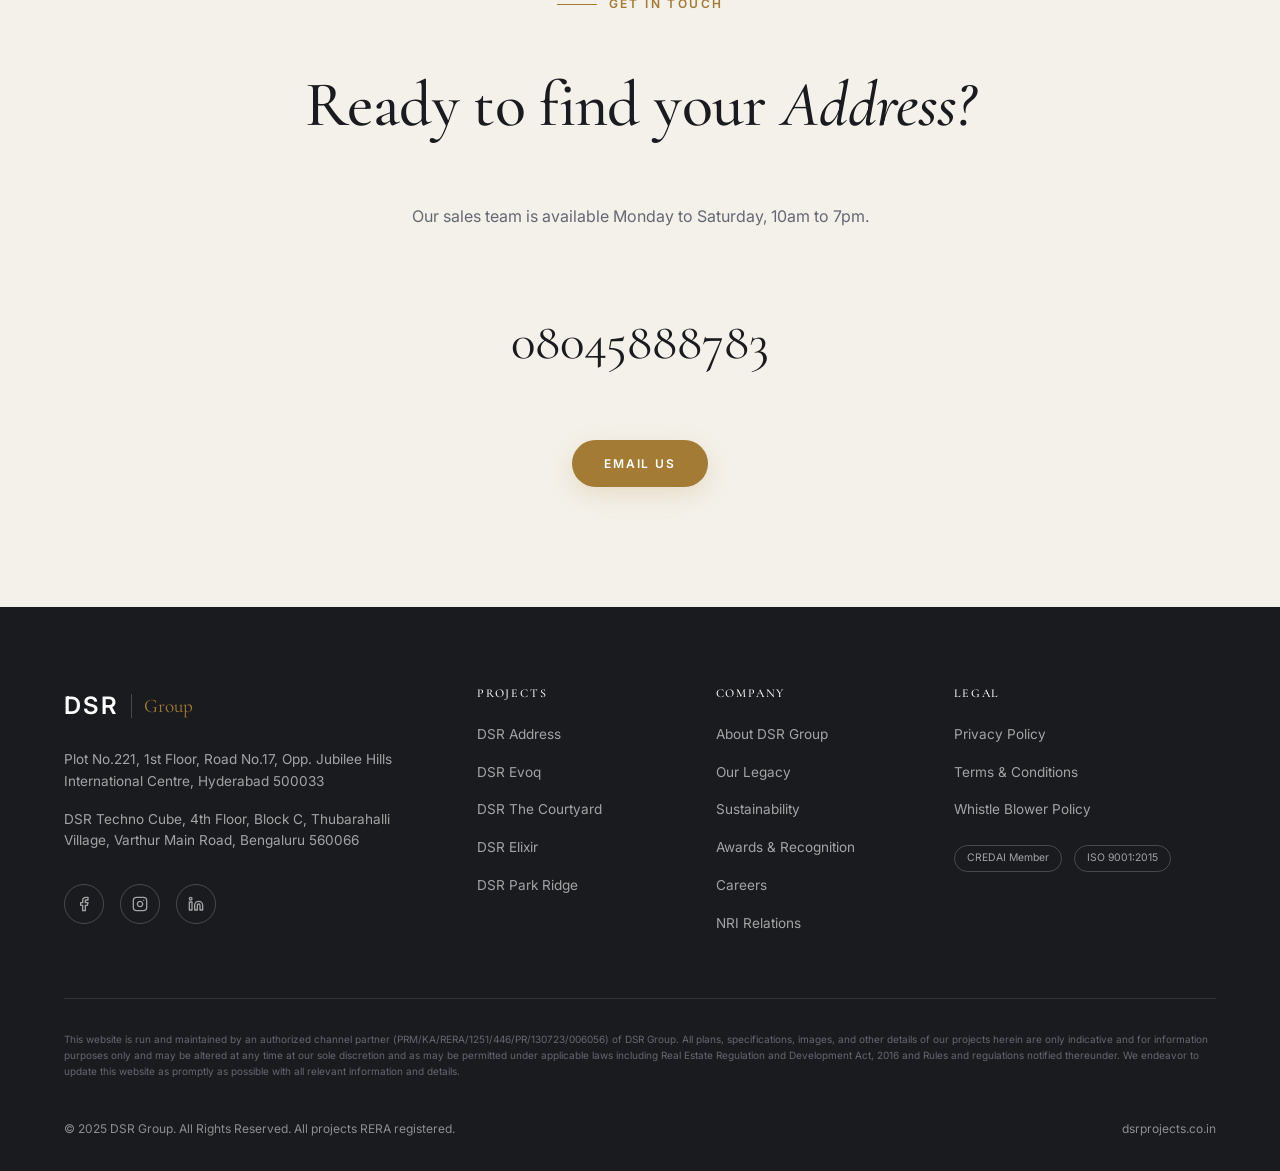
==== commit a98deec0: "Update forms with validation, country codes, RERA disclaimer, and No Cost EMI USP" ====
--- a/public_html/index.html
+++ b/public_html/index.html
@@ -129,8 +129,16 @@
               <div class="form-group">
                 <input type="text" name="name" placeholder="Full Name" required>
               </div>
-              <div class="form-group">
-                <input type="tel" name="phone" placeholder="Phone Number" required>
+              <div class="phone-group">
+                <select name="country_code" class="country-code" aria-label="Country Code">
+                  <option value="+91" selected>IN +91</option>
+                  <option value="+971">UAE +971</option>
+                  <option value="+1">USA +1</option>
+                  <option value="+44">UK +44</option>
+                  <option value="+65">SG +65</option>
+                  <option value="+966">KSA +966</option>
+                </select>
+                <input type="tel" name="phone" placeholder="Phone Number" pattern="[0-9]{10,15}" oninput="this.value = this.value.replace(/[^0-9]/g, '')" title="Please enter a valid phone number (digits only)" required>
               </div>
               <div class="form-group">
                 <input type="email" name="email" placeholder="Email Address" required>
@@ -648,8 +656,13 @@
     </div>
     
     <div class="footer-bottom">
-      <p>© 2025 DSR Group. All Rights Reserved. All projects RERA registered.</p>
-      <p>dsrprojects.co.in</p>
+      <div class="disclaimer" style="font-size: 10px; color: var(--text-muted); line-height: 1.6; margin-bottom: 24px; text-align: left;">
+        This website is run and maintained by an authorized channel partner (PRM/KA/RERA/1251/446/PR/130723/006056) of DSR Group. All plans, specifications, images, and other details of our projects herein are only indicative and for information purposes only and may be altered at any time at our sole discretion and as may be permitted under applicable laws including Real Estate Regulation and Development Act, 2016 and Rules and regulations notified thereunder. We endeavor to update this website as promptly as possible with all relevant information and details.
+      </div>
+      <div style="display: flex; justify-content: space-between; align-items: center; width: 100%;">
+        <p>© 2025 DSR Group. All Rights Reserved. All projects RERA registered.</p>
+        <p>dsrprojects.co.in</p>
+      </div>
     </div>
   </footer>
 
@@ -679,7 +692,17 @@
             <input type="text" name="name" placeholder="Full Name" required>
           </div>
           <div class="form-group">
-            <input type="tel" name="phone" placeholder="Phone Number" required>
+            <div class="phone-group">
+              <select name="country_code" class="country-code" aria-label="Country Code">
+                <option value="+91" selected>IN +91</option>
+                <option value="+971">UAE +971</option>
+                <option value="+1">USA +1</option>
+                <option value="+44">UK +44</option>
+                <option value="+65">SG +65</option>
+                <option value="+966">KSA +966</option>
+              </select>
+              <input type="tel" name="phone" placeholder="Phone Number" pattern="[0-9]{10,15}" oninput="this.value = this.value.replace(/[^0-9]/g, '')" title="Please enter a valid phone number (digits only)" required>
+            </div>
           </div>
           <div class="form-group">
             <input type="email" name="email" placeholder="Email Address" required>
--- a/public_html/styles.css
+++ b/public_html/styles.css
@@ -600,3 +600,46 @@
 @media (max-width: 480px) {
   .awards-grid { grid-template-columns: 1fr; }
 }
+
+/* FORM UPDATES */
+.phone-group {
+  display: flex;
+  gap: 0;
+  border: 1px solid var(--border-light);
+  border-radius: var(--radius-sm);
+  background: var(--bg-alt);
+  overflow: hidden;
+  transition: all var(--t-fast);
+  margin-bottom: 16px;
+}
+
+.phone-group:focus-within {
+  border-color: var(--gold);
+  background: var(--bg-surface);
+  box-shadow: var(--shadow-sm);
+}
+
+.country-code {
+  width: 90px;
+  padding: 0 10px;
+  background: transparent;
+  border: none;
+  border-right: 1px solid var(--border-light);
+  font-family: var(--font-body);
+  font-size: 0.85rem;
+  color: var(--text-main);
+  cursor: pointer;
+  outline: none;
+}
+
+.phone-group input {
+  flex: 1;
+  border: none !important;
+  background: transparent !important;
+  box-shadow: none !important;
+  margin-bottom: 0 !important;
+}
+
+.modal-form .phone-group {
+  margin-bottom: 0; /* Let form-group handle it */
+}
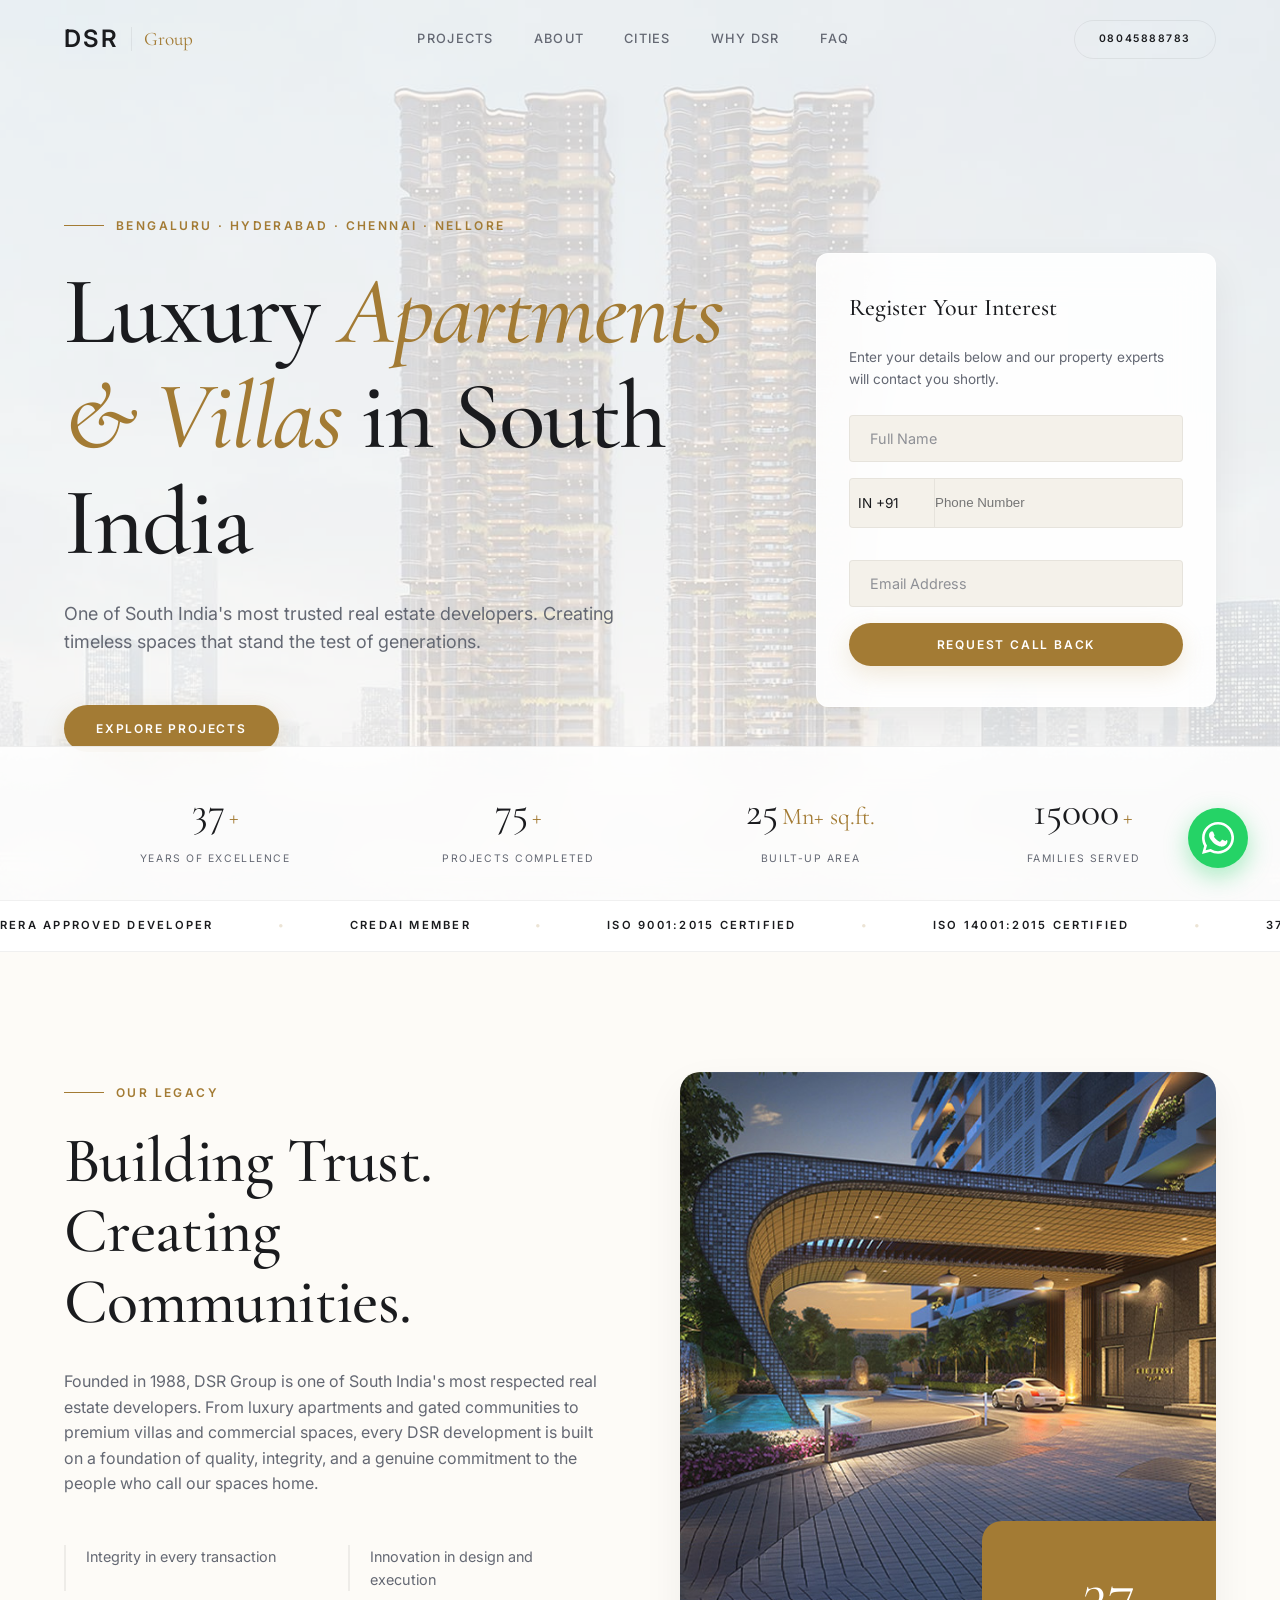
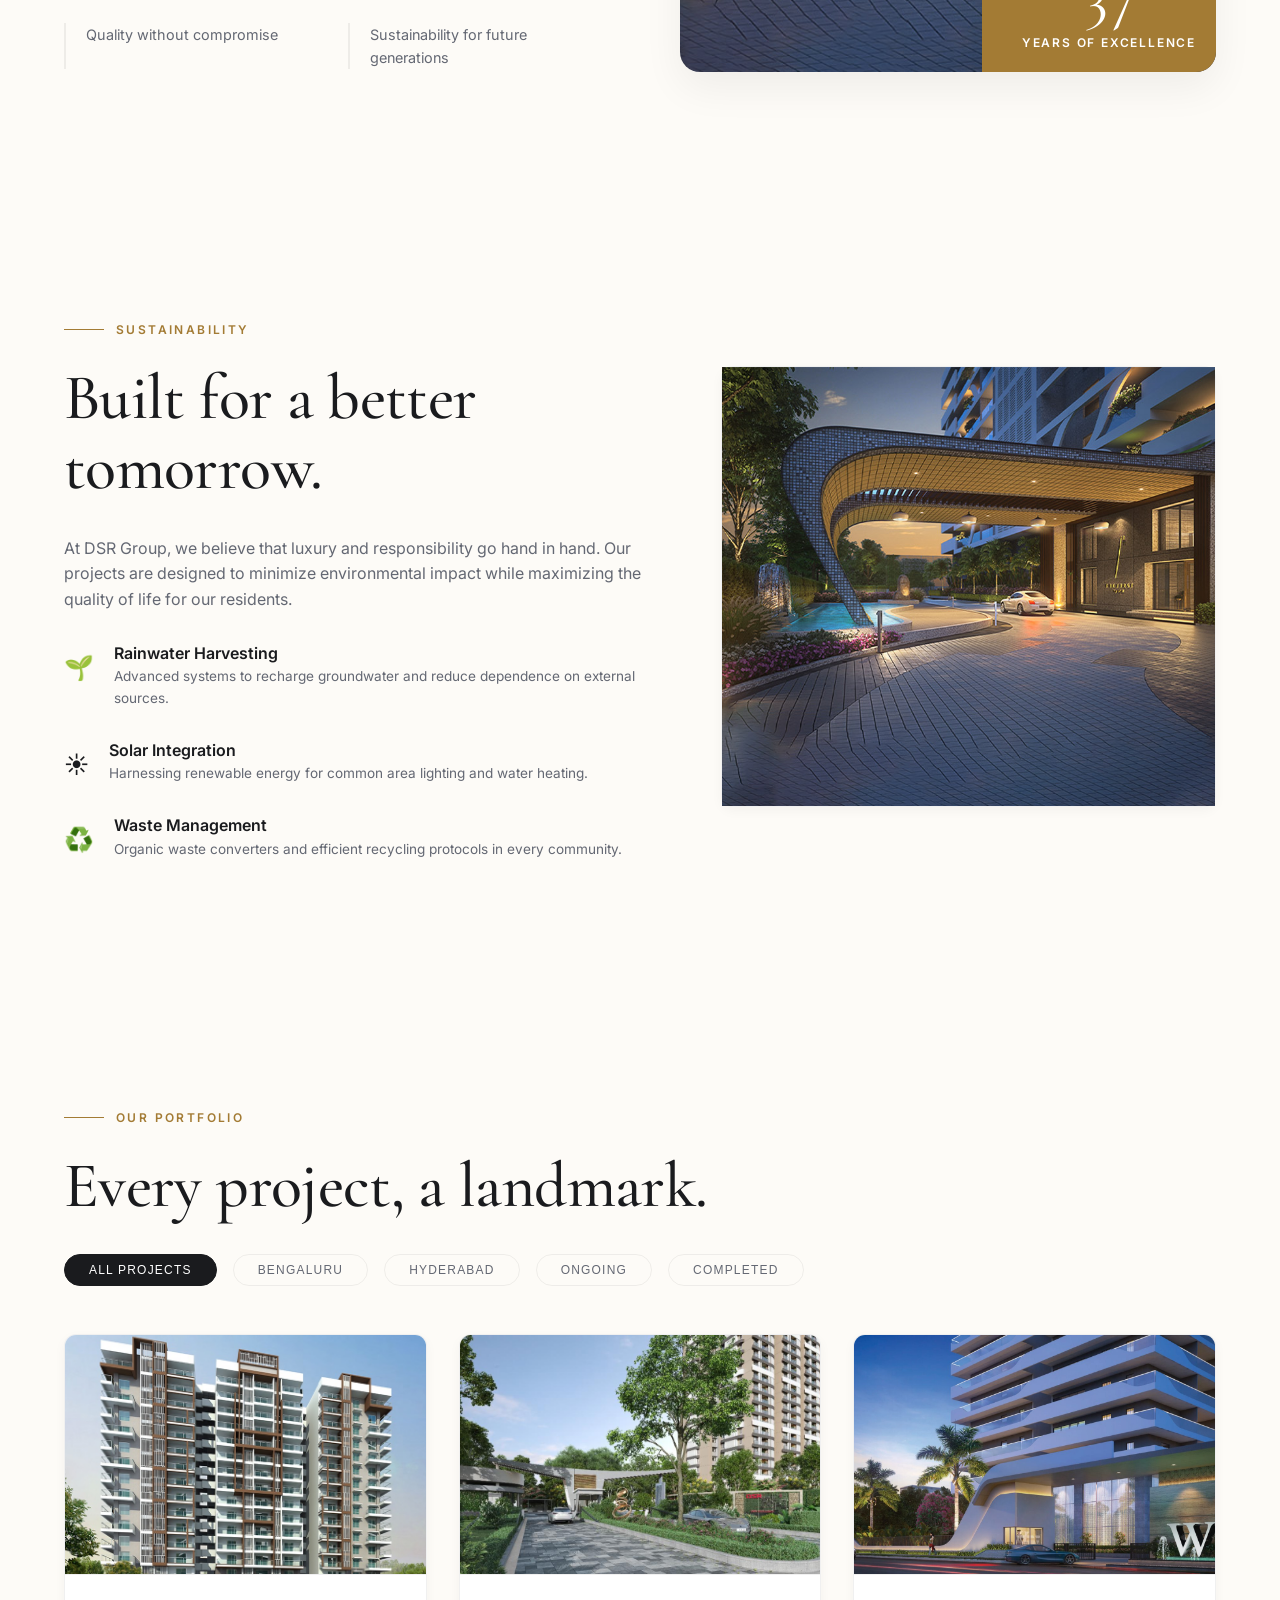
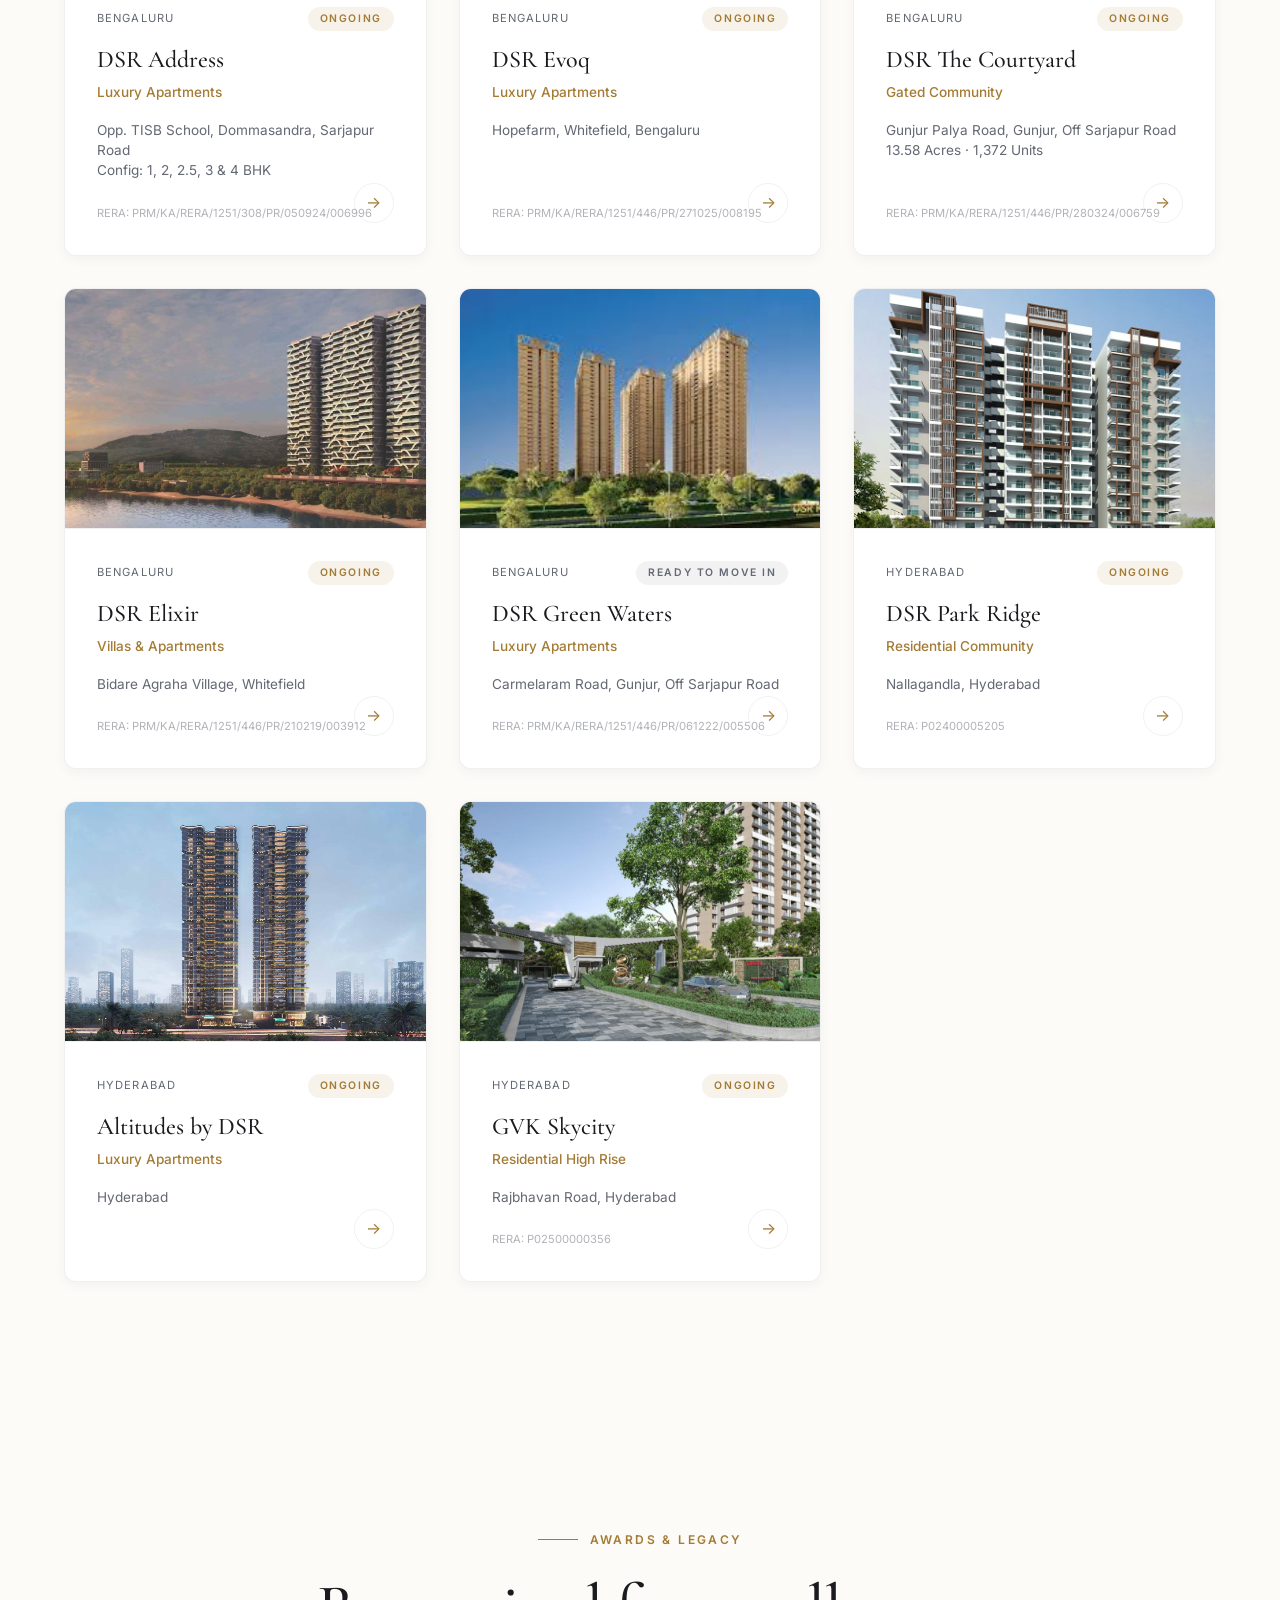
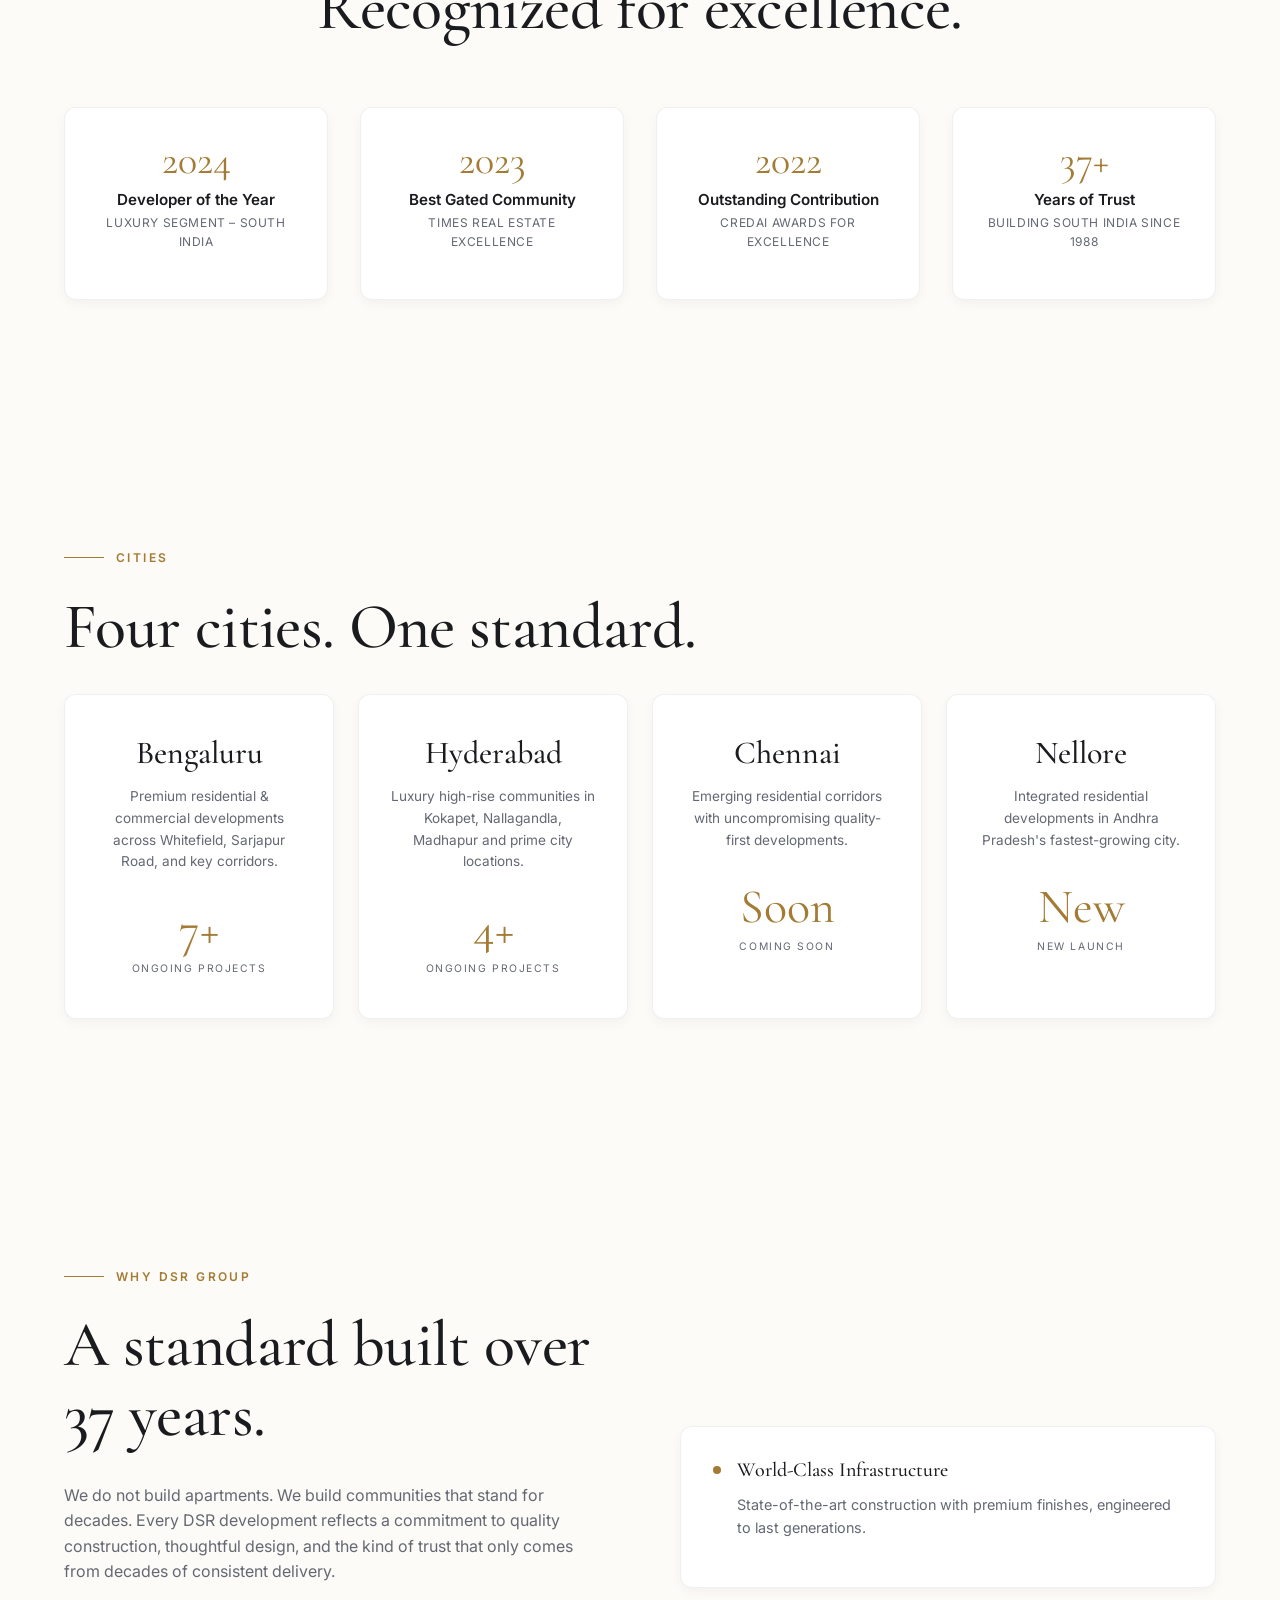
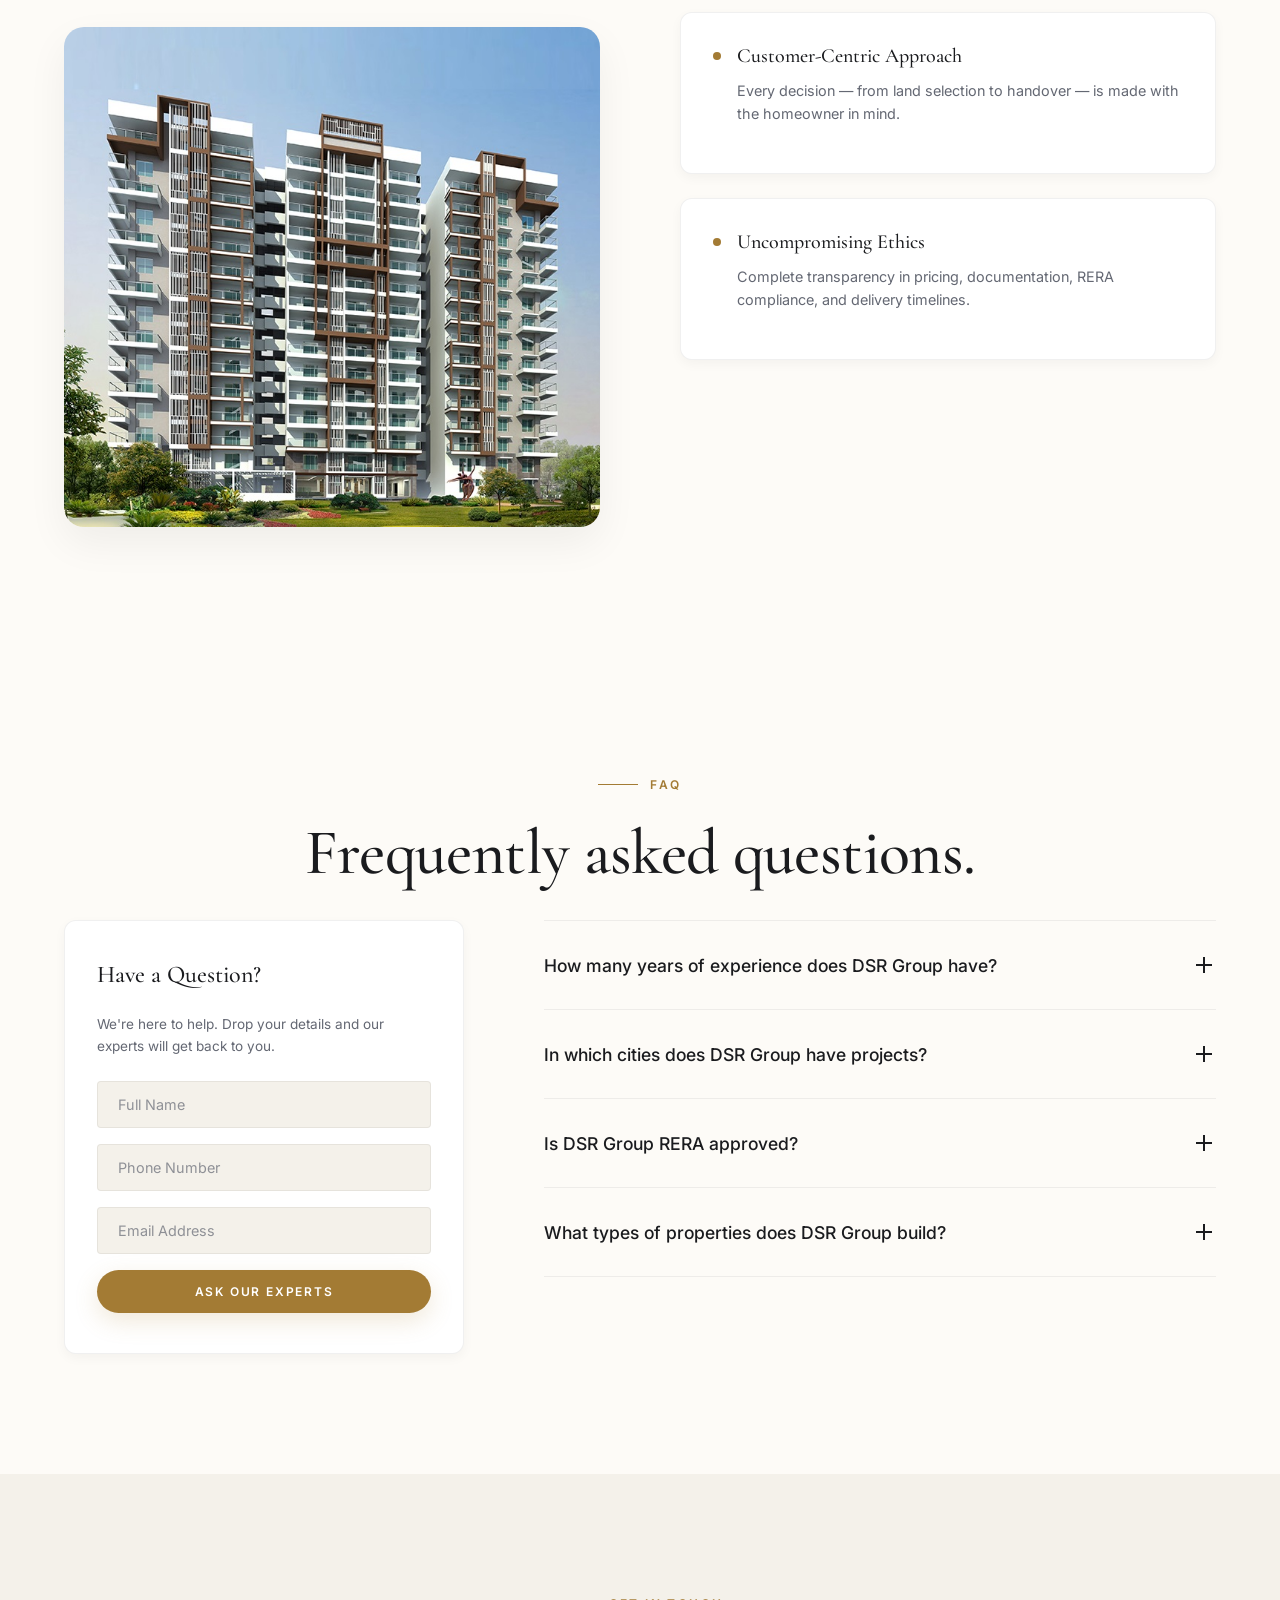
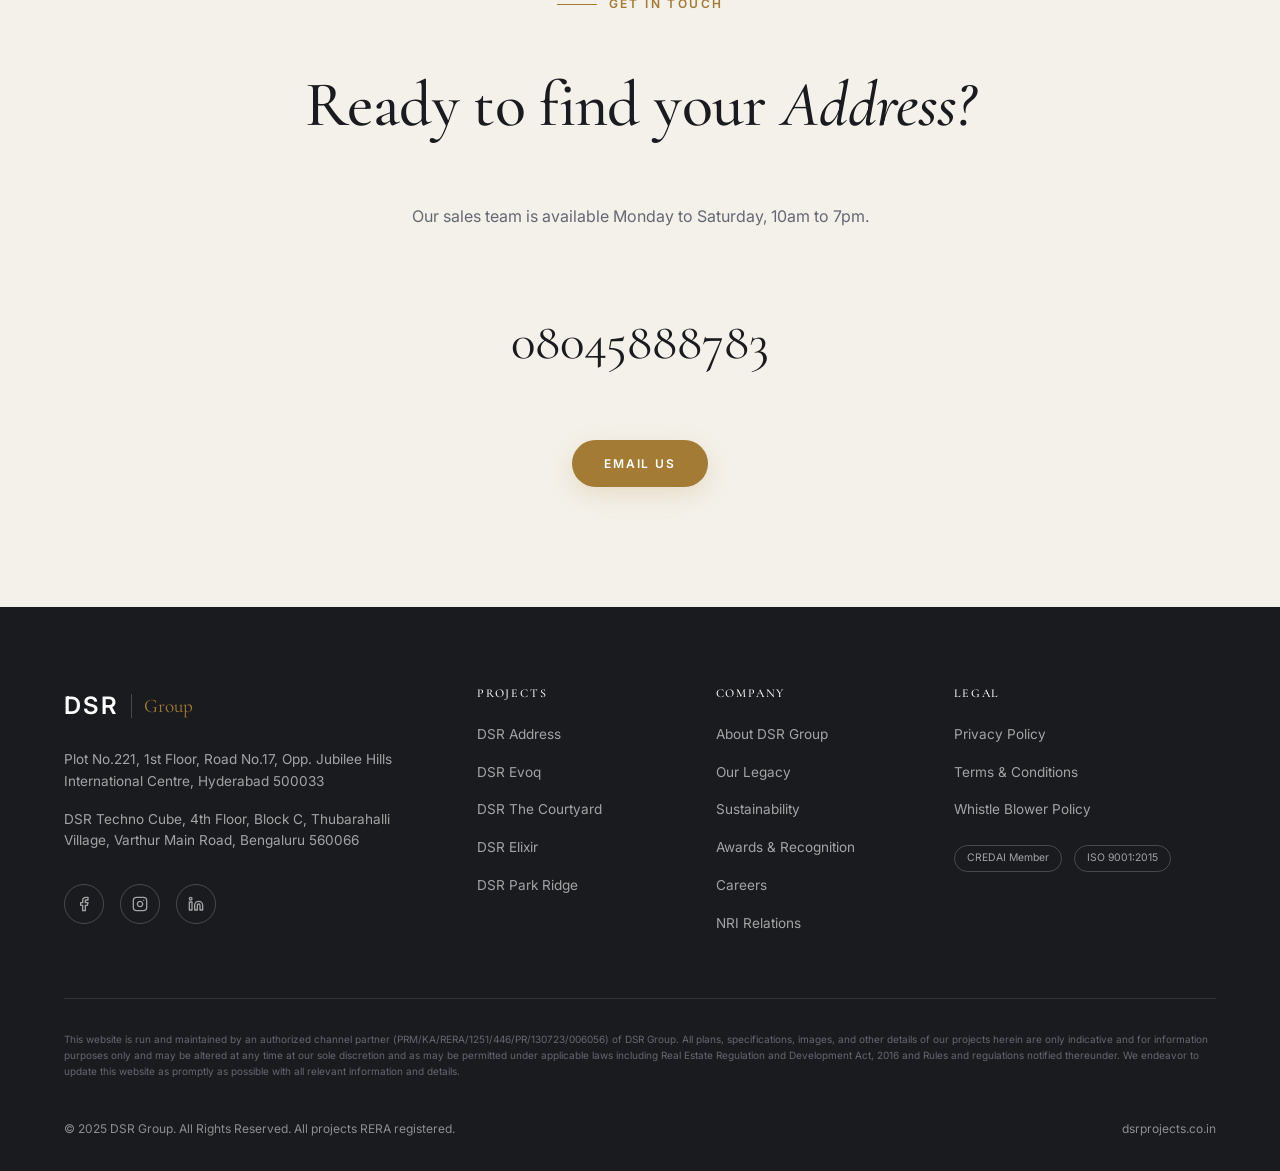
==== commit 76738b41: "Update WhatsApp number, USP to No Pre-EMI till completion, and refine mobile form alignment" ====
--- a/public_html/index.html
+++ b/public_html/index.html
@@ -134,8 +134,16 @@
                   <option value="+91" selected>IN +91</option>
                   <option value="+971">UAE +971</option>
                   <option value="+1">USA +1</option>
+                  <option value="+1">CAN +1</option>
                   <option value="+44">UK +44</option>
                   <option value="+65">SG +65</option>
+                  <option value="+60">MY +60</option>
+                  <option value="+353">IE +353</option>
+                  <option value="+66">TH +66</option>
+                  <option value="+61">AU +61</option>
+                  <option value="+974">QA +974</option>
+                  <option value="+965">KW +965</option>
+                  <option value="+968">OM +968</option>
                   <option value="+966">KSA +966</option>
                 </select>
                 <input type="tel" name="phone" placeholder="Phone Number" pattern="[0-9]{10,15}" oninput="this.value = this.value.replace(/[^0-9]/g, '')" title="Please enter a valid phone number (digits only)" required>
@@ -667,7 +675,7 @@
   </footer>
 
   <!-- WHATSAPP FAB -->
-  <a href="https://api.whatsapp.com/send?phone=918045888783&text=Hi%2C%20I%27m%20interested%20in%20DSR%20projects"
+  <a href="https://api.whatsapp.com/send?phone=919886890004&text=Hi%2C%20I%27m%20interested%20in%20DSR%20projects"
      class="whatsapp-fab" aria-label="Chat on WhatsApp" target="_blank" rel="noopener" width="60" height="60">
     <svg viewBox="0 0 24 24">
       <path d="M12.031 0C5.405 0 .023 5.385.023 12.012c0 2.12.553 4.19 1.6 6.014L.014 24l6.126-1.606c1.764.957 3.754 1.464 5.889 1.464h.003c6.626 0 12.008-5.385 12.008-12.013C24.04 5.234 18.658 0 12.031 0zm0 21.868h-.002c-1.802 0-3.567-.484-5.115-1.4l-.367-.217-3.805.998.998-3.712-.238-.38c-.997-1.584-1.523-3.41-1.523-5.275 0-5.526 4.498-10.024 10.027-10.024 5.527 0 10.024 4.499 10.024 10.024 0 5.526-4.498 10.024-10.024 10.024zm5.502-7.518c-.302-.15-1.786-.883-2.063-.984-.277-.101-.48-.15-.682.15-.202.302-.782.983-.958 1.185-.177.202-.353.227-.655.076-1.874-.937-3.21-1.921-4.223-3.666-.101-.177.108-.163.407-.756.1-.202.05-.38-.025-.531-.076-.15-.682-1.644-.934-2.253-.245-.591-.494-.51-.682-.519-.176-.008-.378-.01-.581-.01s-.53.076-.807.379c-.277.302-1.06 1.034-1.06 2.523s1.085 2.926 1.236 3.128c.15.202 2.133 3.256 5.166 4.566 2.055.888 2.825.963 3.82.81 1.135-.175 2.826-1.155 3.229-2.27.404-1.115.404-2.072.283-2.274-.122-.202-.43-.327-.732-.478z"/>
@@ -697,8 +705,16 @@
                 <option value="+91" selected>IN +91</option>
                 <option value="+971">UAE +971</option>
                 <option value="+1">USA +1</option>
+                <option value="+1">CAN +1</option>
                 <option value="+44">UK +44</option>
                 <option value="+65">SG +65</option>
+                <option value="+60">MY +60</option>
+                <option value="+353">IE +353</option>
+                <option value="+66">TH +66</option>
+                <option value="+61">AU +61</option>
+                <option value="+974">QA +974</option>
+                <option value="+965">KW +965</option>
+                <option value="+968">OM +968</option>
                 <option value="+966">KSA +966</option>
               </select>
               <input type="tel" name="phone" placeholder="Phone Number" pattern="[0-9]{10,15}" oninput="this.value = this.value.replace(/[^0-9]/g, '')" title="Please enter a valid phone number (digits only)" required>
--- a/public_html/styles.css
+++ b/public_html/styles.css
@@ -604,6 +604,7 @@
 /* FORM UPDATES */
 .phone-group {
   display: flex;
+  align-items: stretch;
   gap: 0;
   border: 1px solid var(--border-light);
   border-radius: var(--radius-sm);
@@ -611,17 +612,13 @@
   overflow: hidden;
   transition: all var(--t-fast);
   margin-bottom: 16px;
-}
-
-.phone-group:focus-within {
-  border-color: var(--gold);
-  background: var(--bg-surface);
-  box-shadow: var(--shadow-sm);
+  height: 50px; /* Consistent height */
 }
 
 .country-code {
-  width: 90px;
-  padding: 0 10px;
+  width: 85px;
+  min-width: 85px;
+  padding: 0 8px;
   background: transparent;
   border: none;
   border-right: 1px solid var(--border-light);
@@ -630,6 +627,8 @@
   color: var(--text-main);
   cursor: pointer;
   outline: none;
+  -webkit-appearance: none;
+  appearance: none;
 }
 
 .phone-group input {
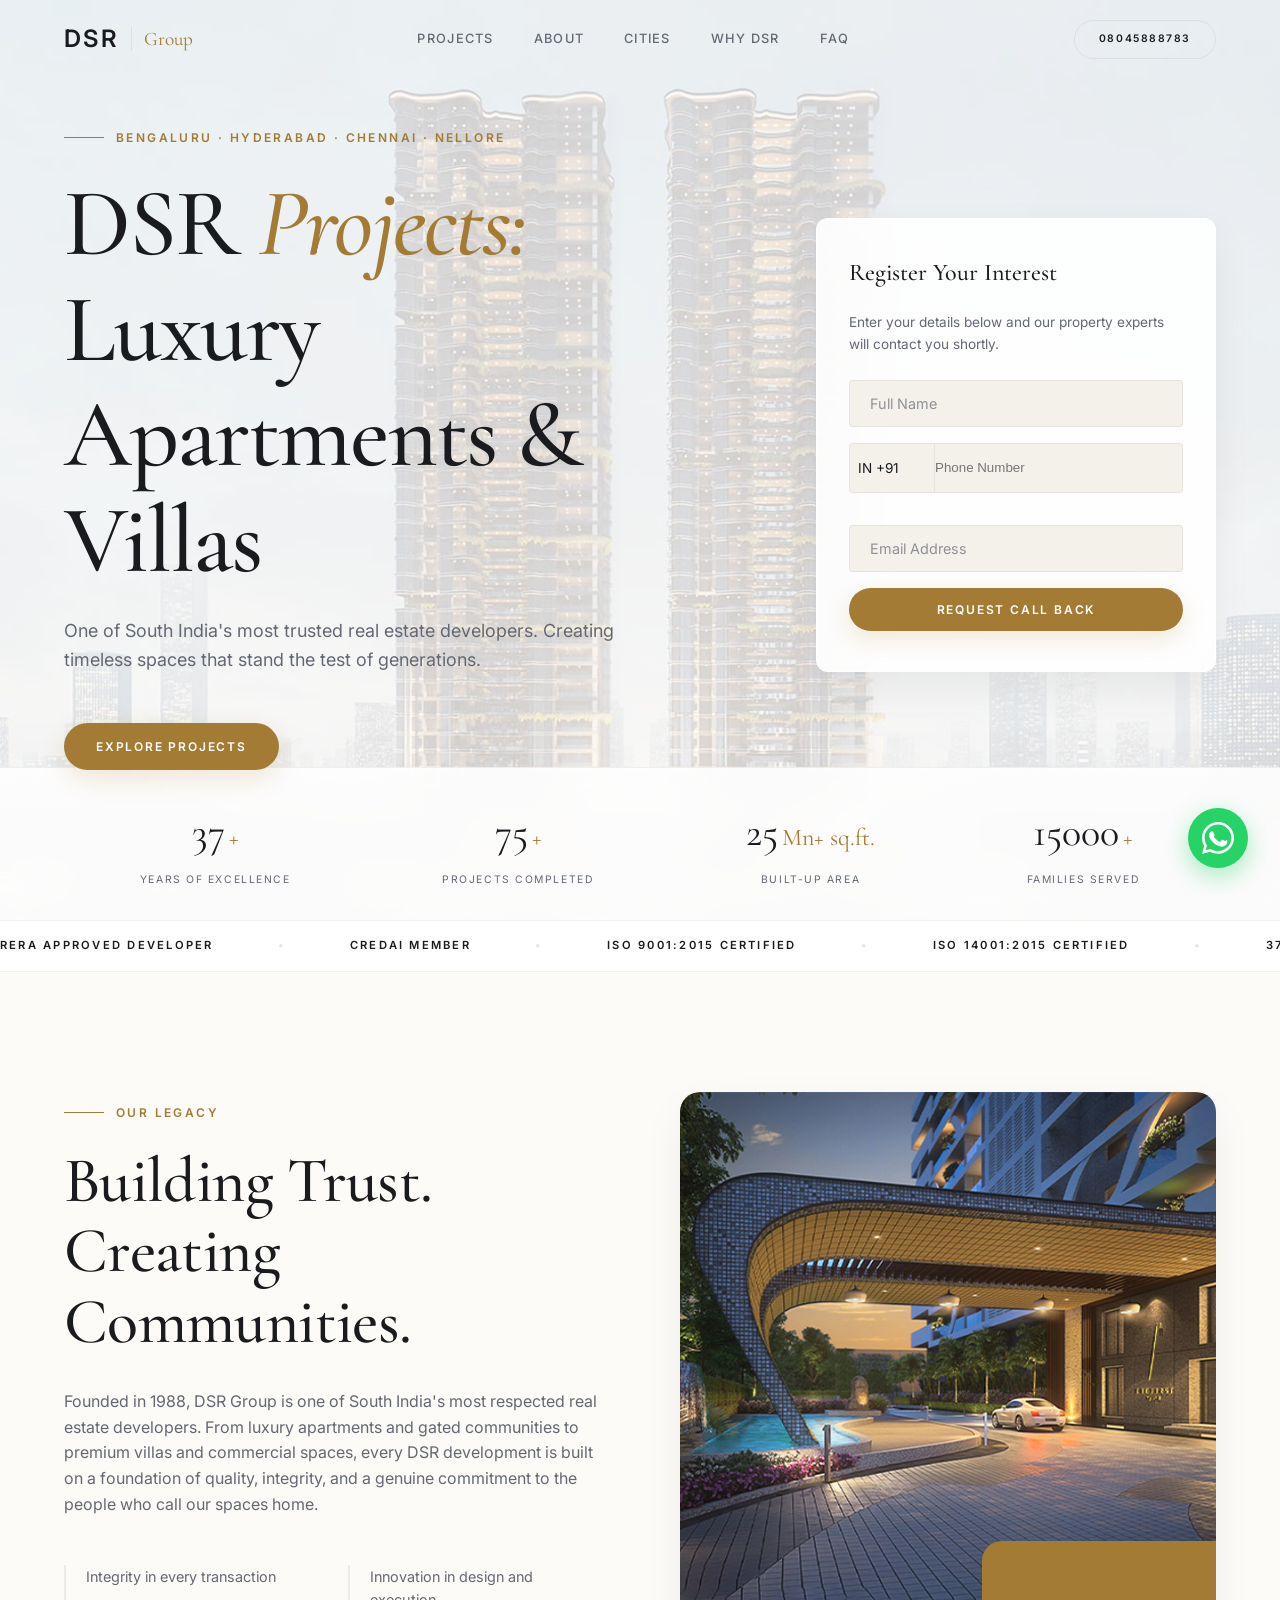
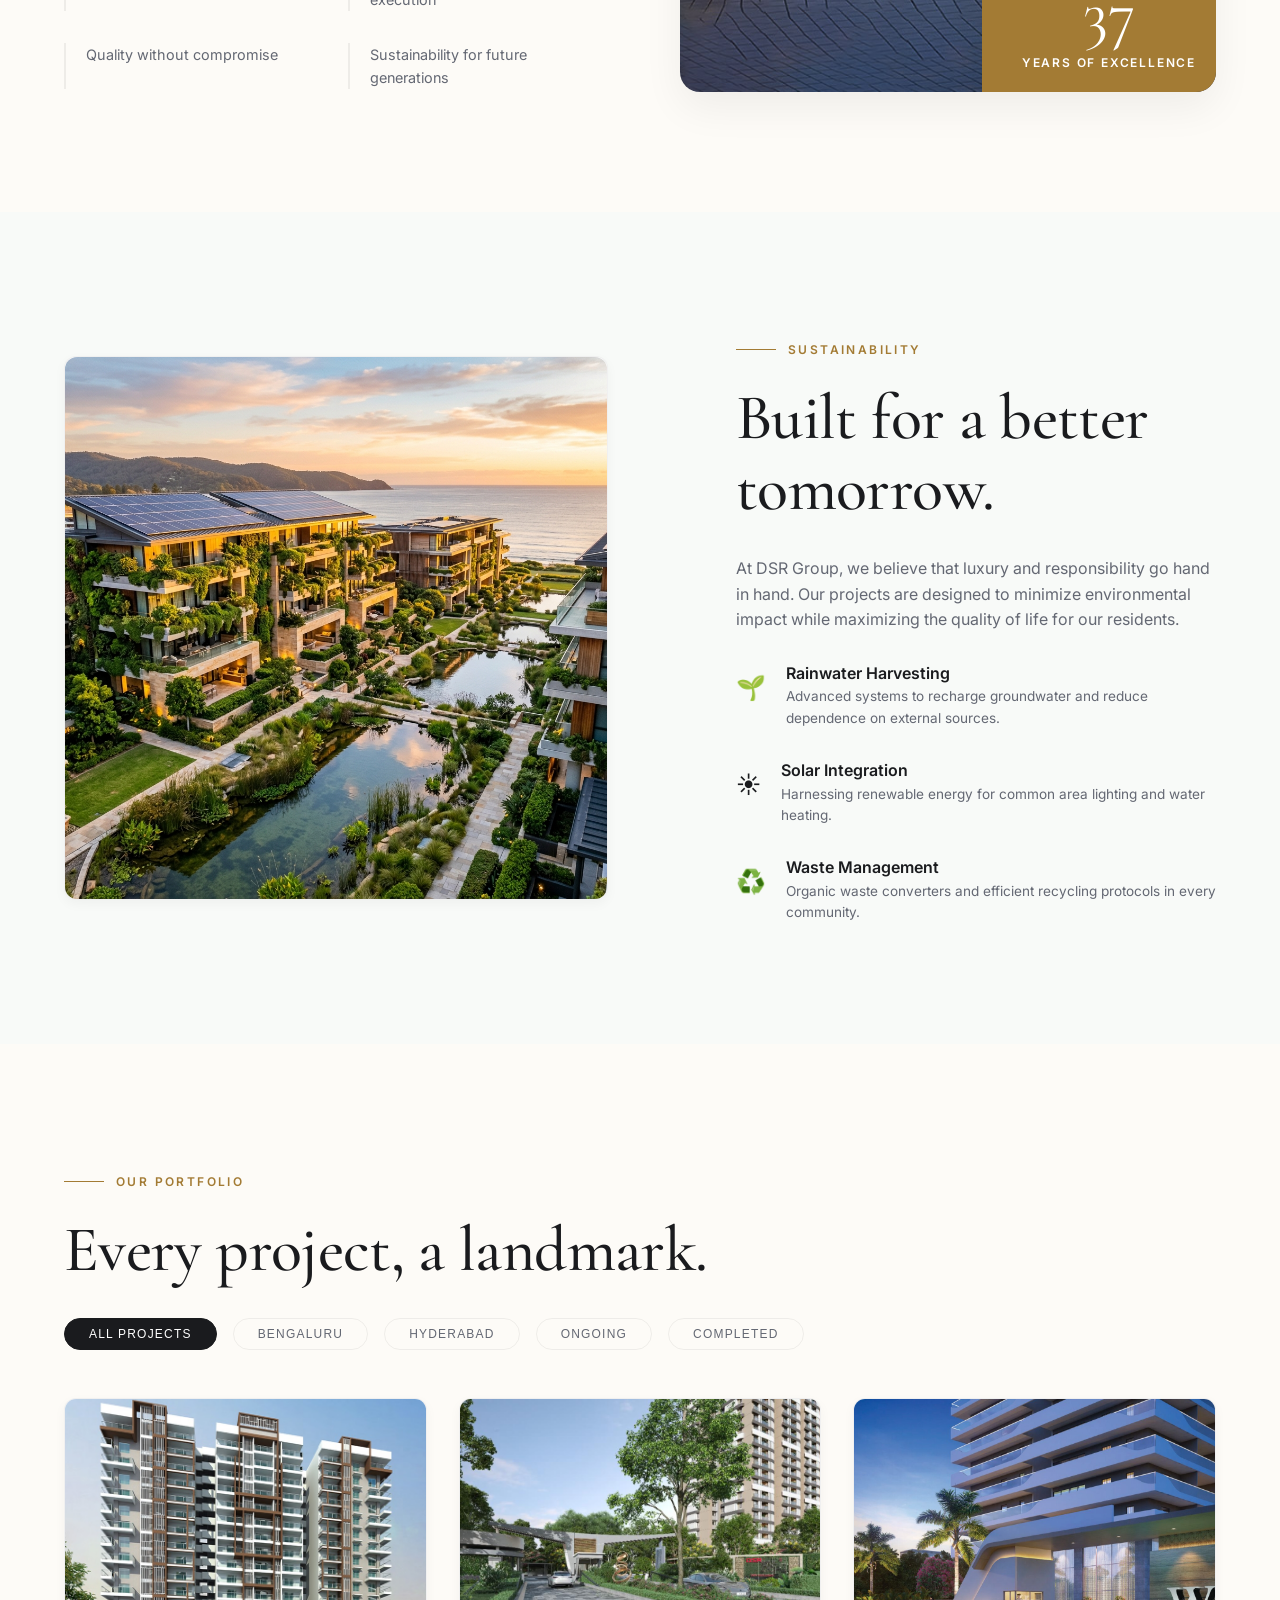
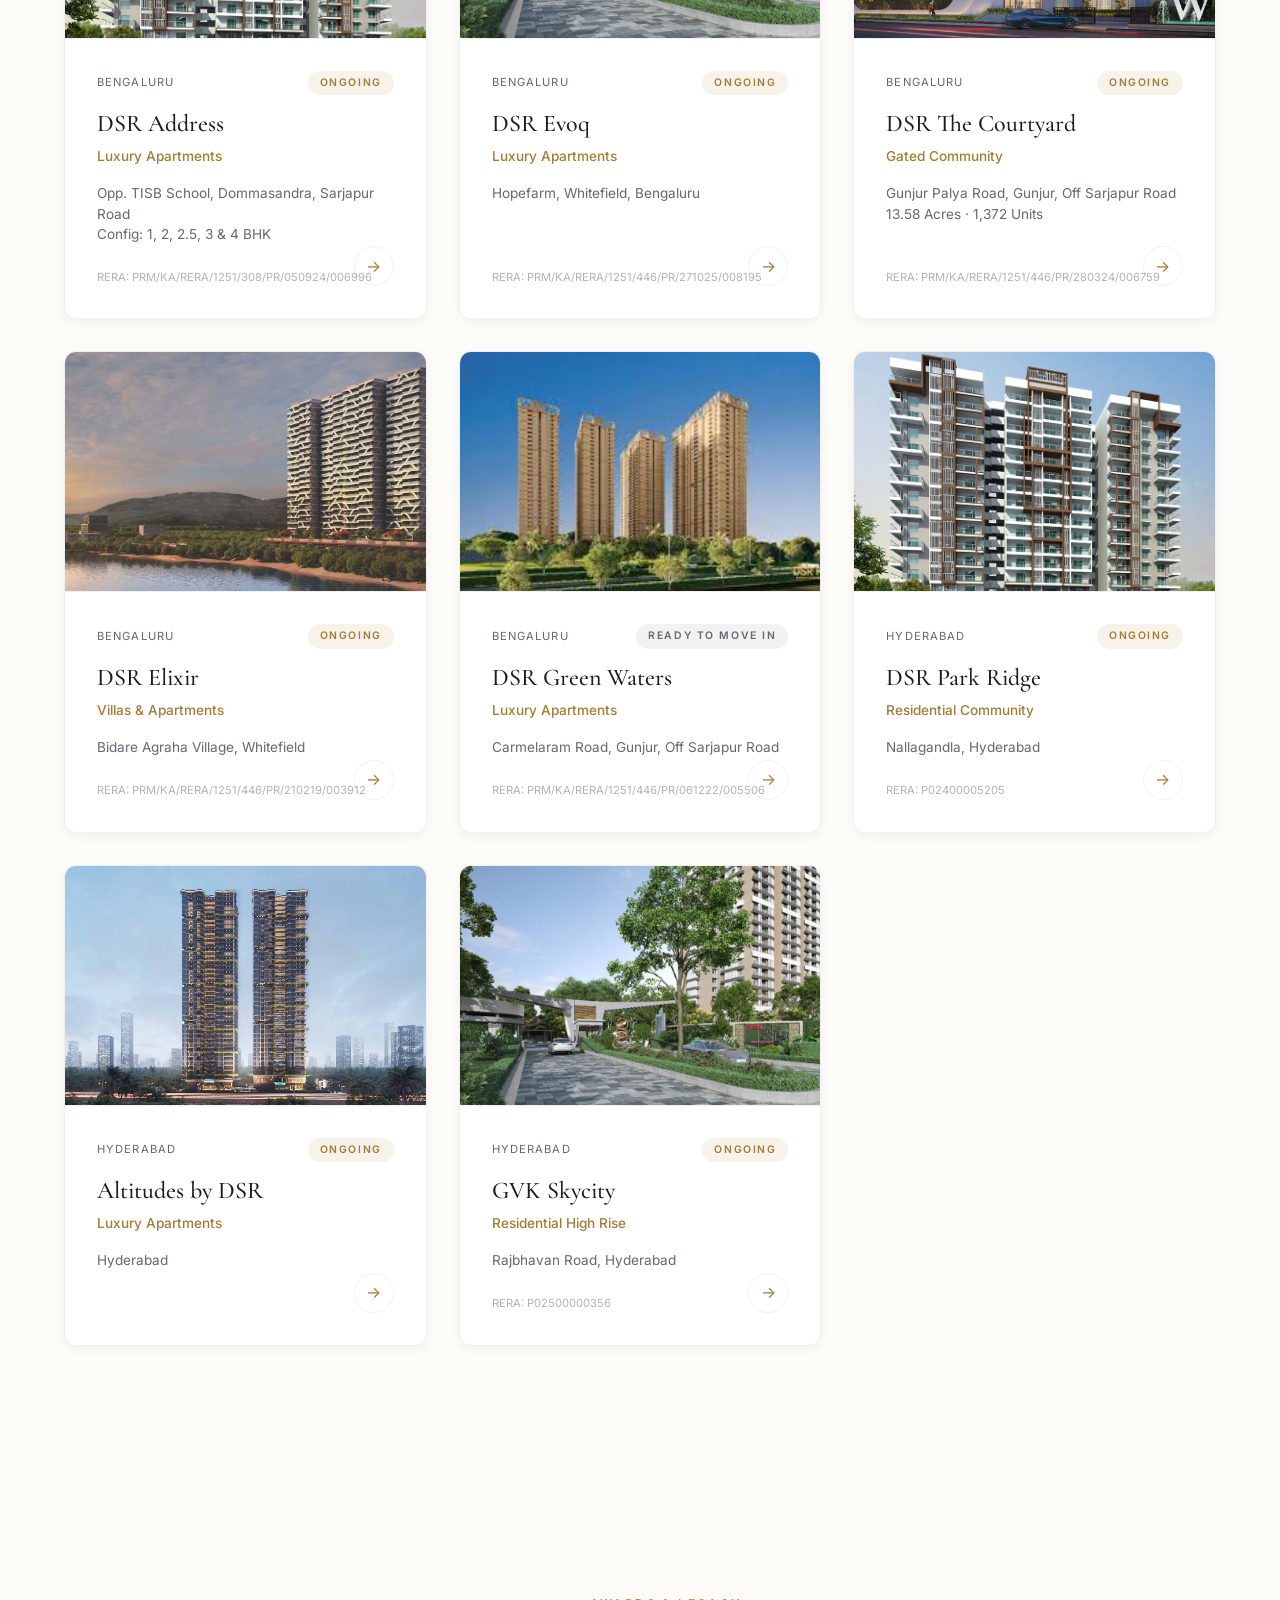
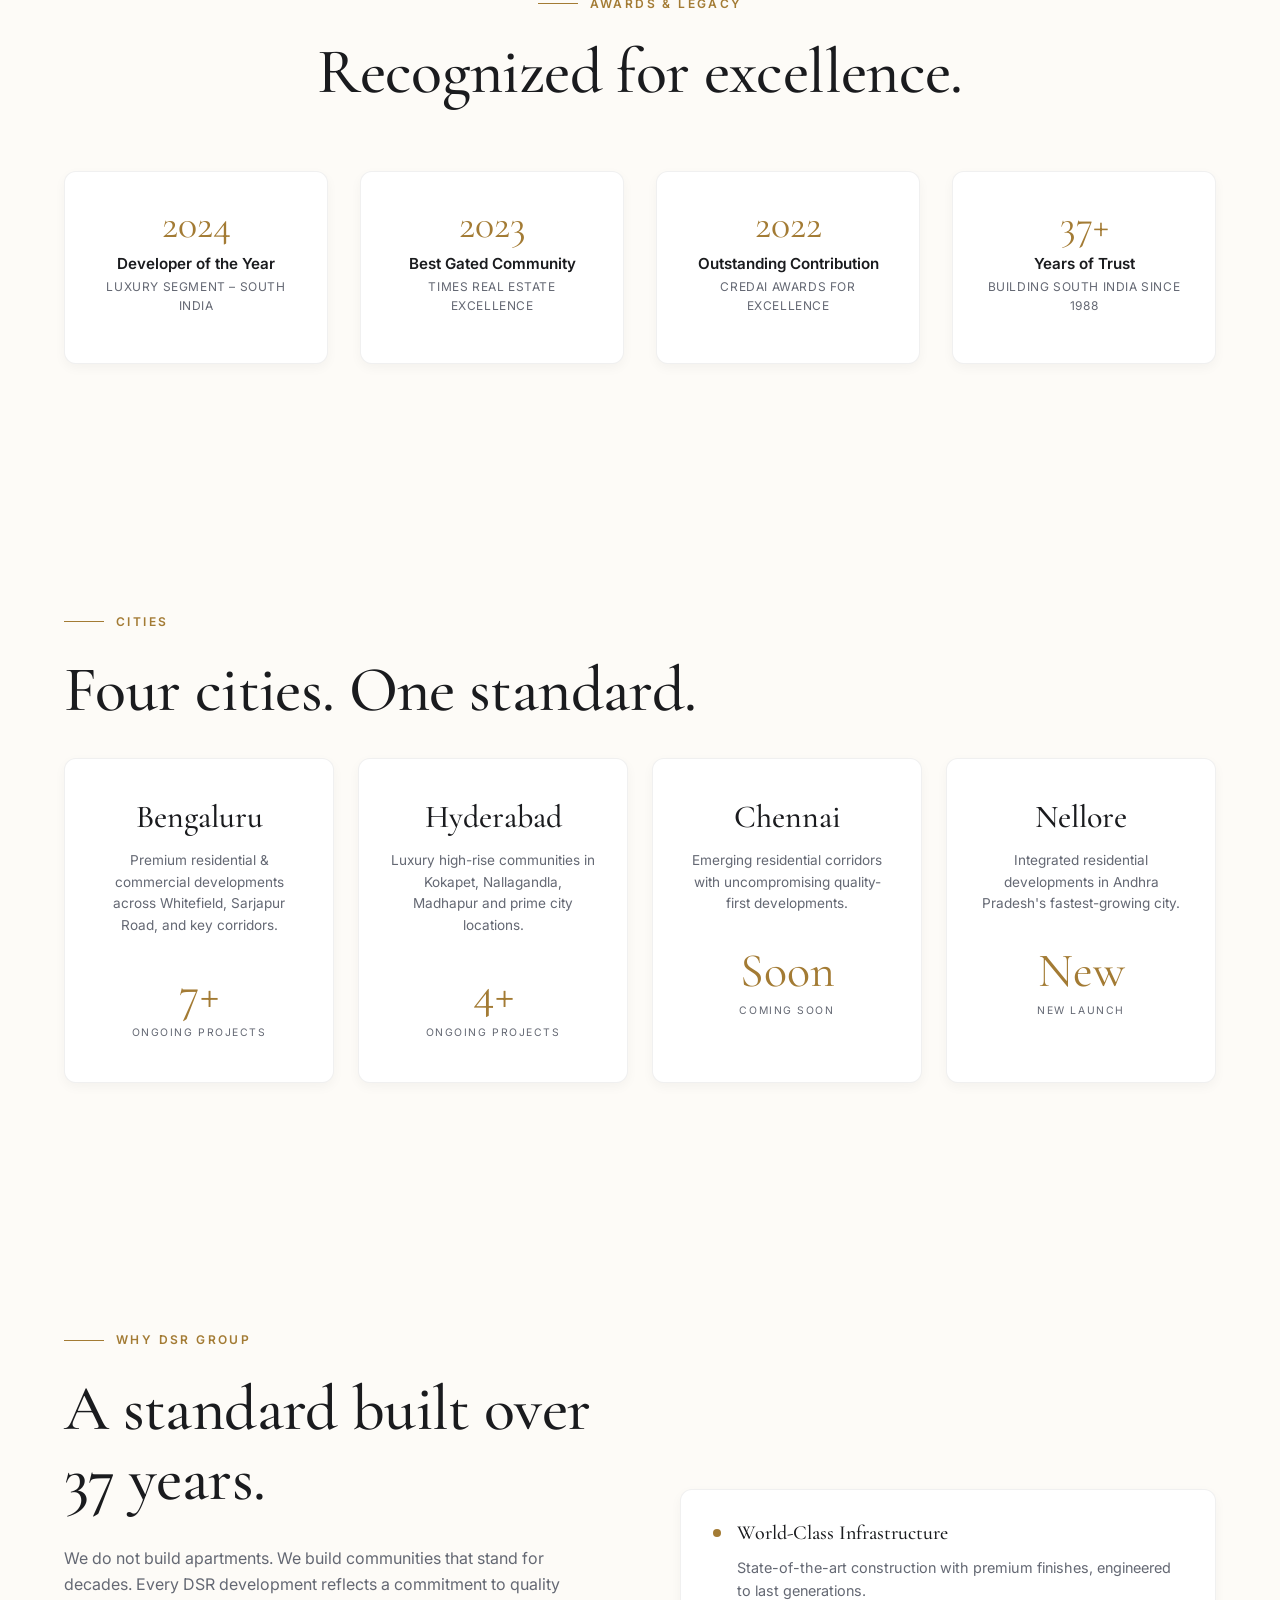
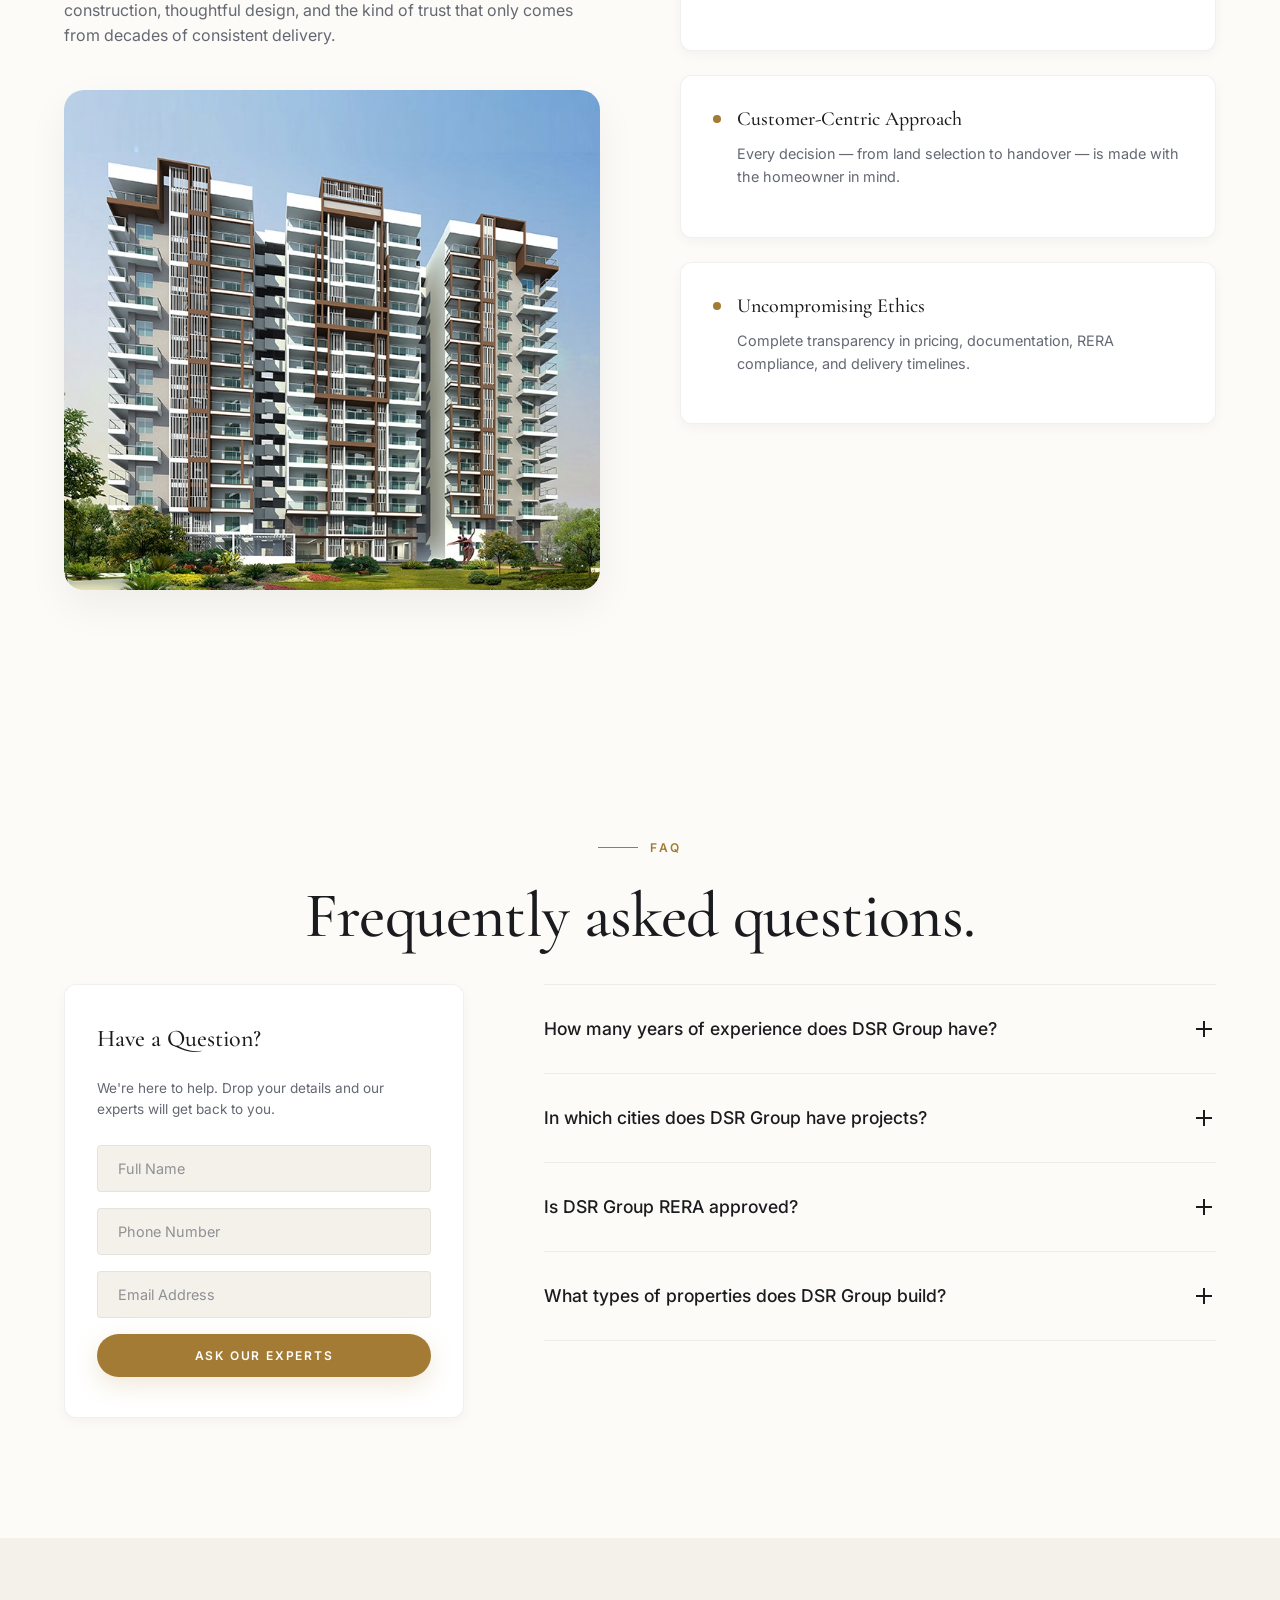
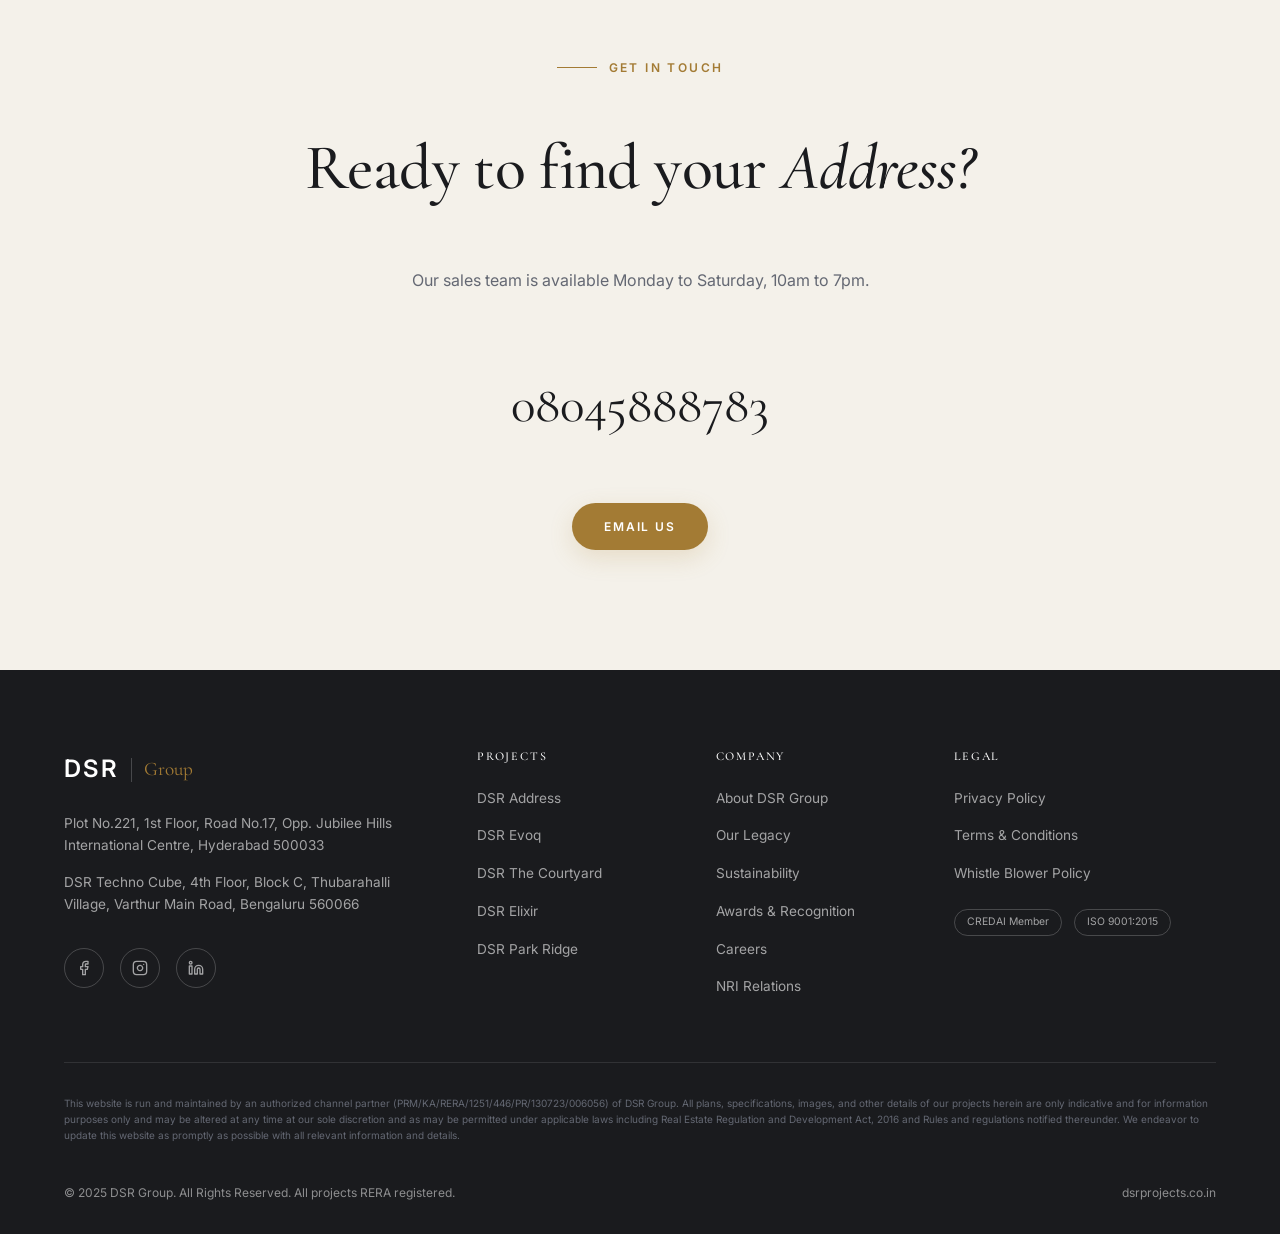
==== commit f7fd0dcc: "Fix hero button visibility and z-index overlap issues" ====
--- a/public_html/index.html
+++ b/public_html/index.html
@@ -6,7 +6,7 @@
   <link rel="preconnect" href="https://fonts.googleapis.com">
   <link rel="preconnect" href="https://fonts.gstatic.com" crossorigin>
   
-  <title>Buy Luxury Apartments & Villas in Bengaluru, Hyderabad, Chennai | DSR Group Projects</title>
+  <title>DSR Projects: Buy Luxury Apartments & Villas in Bengaluru, Hyderabad, Chennai</title>
   <meta name="description" content="Discover DSR Group – 37 years of building luxury homes. Buy premium apartments, villas and gated communities in Bengaluru, Hyderabad and Chennai. Check prices and book now.">
   <meta name="keywords" content="Buy luxury apartments Bangalore, premium villas Hyderabad, DSR Group projects, luxury homes Chennai, gated communities South India, buy 3BHK Bangalore, real estate developer Hyderabad, DSR constructions, new launch apartments 2025">
   
@@ -112,7 +112,7 @@
       <div class="hero-grid">
         <div class="hero-content reveal">
           <div class="eyebrow">Bengaluru · Hyderabad · Chennai · Nellore</div>
-          <h1>Luxury <i>Apartments & Villas</i> in South India</h1>
+          <h1>DSR <i>Projects:</i> Luxury Apartments & Villas</h1>
           <p class="hero-sub">One of South India's most trusted real estate developers. Creating timeless spaces that stand the test of generations.</p>
           <div class="hero-ctas">
             <a href="#projects" class="btn btn-gold">Explore Projects</a>
@@ -234,9 +234,12 @@
       </div>
     </section>
     <!-- SUSTAINABILITY -->
-    <section id="sustainability" class="section-pad reveal">
-      <div class="sustainability-grid">
-        <div class="sust-content">
+    <section id="sustainability" class="section-pad reveal" style="background: #f8faf8;">
+      <div class="sustainability-grid" style="grid-template-columns: 1fr 1fr; align-items: center;">
+        <div class="sust-image surface-panel" style="order: -1;">
+          <img src="assets/sustainability.png" alt="Sustainability at DSR" loading="lazy" width="800" height="600" style="object-fit: cover; height: 100%; width: 100%; border-radius: var(--radius-md);">
+        </div>
+        <div class="sust-content" style="padding-left: 64px;">
           <div class="eyebrow">Sustainability</div>
           <h2>Built for a better tomorrow.</h2>
           <p>At DSR Group, we believe that luxury and responsibility go hand in hand. Our projects are designed to minimize environmental impact while maximizing the quality of life for our residents.</p>
@@ -263,9 +266,6 @@
               </div>
             </div>
           </div>
-        </div>
-        <div class="sust-image surface-panel">
-          <img src="assets/about.jpg" alt="Sustainability at DSR" loading="lazy" width="800" height="600" style="object-fit: cover; height: 100%; width: 100%;">
         </div>
       </div>
     </section>
--- a/public_html/styles.css
+++ b/public_html/styles.css
@@ -173,14 +173,29 @@
 
 /* HERO */
 #hero {
-  position: relative; min-height: 100vh; padding: 120px 5% 60px;
-  display: flex; align-items: center; justify-content: center; overflow: hidden;
+  position: relative; 
+  min-height: 100vh; 
+  padding: 120px 5% 150px; /* Increased bottom padding to 150px to clear stats bar */
+  display: flex; 
+  align-items: center; 
+  justify-content: center; 
+  overflow: hidden;
 }
 .hero-bg-img {
   position: absolute; top: 0; left: 0; width: 100%; height: 100%;
   object-fit: cover; z-index: 0; opacity: 0.2; pointer-events: none;
 }
-.hero-grid { position: relative; z-index: 2; width: 100%; max-width: 1440px; margin: 0 auto; display: grid; grid-template-columns: 1fr 400px; gap: 80px; align-items: center; }
+.hero-grid { 
+  position: relative; 
+  z-index: 5; /* Increased to stay above stats if they overlap on very short screens */
+  width: 100%; 
+  max-width: 1440px; 
+  margin: 0 auto; 
+  display: grid; 
+  grid-template-columns: 1fr 400px; 
+  gap: 80px; 
+  align-items: center; 
+}
 .hero-content { max-width: 700px; }
 .hero-content h1 { margin-bottom: 24px; color: var(--text-main); }
 .hero-content h1 i { color: var(--gold); font-style: italic; }
@@ -192,7 +207,8 @@
   position: absolute; bottom: 0; left: 0; width: 100%;
   display: flex; justify-content: space-around;
   padding: 32px 5%; border-top: 1px solid var(--border-light);
-  background: var(--glass-bg); backdrop-filter: var(--glass-blur); z-index: 3;
+  background: var(--glass-bg); backdrop-filter: var(--glass-blur); 
+  z-index: 4; /* Keeps it above background but below grid */
 }
 .stat-item { text-align: center; }
 .stat-num-row { display: flex; align-items: baseline; justify-content: center; gap: 4px; }
@@ -594,7 +610,9 @@
 
 @media (max-width: 1024px) {
   .awards-grid { grid-template-columns: repeat(2, 1fr); }
-  .sustainability-grid { grid-template-columns: 1fr; }
+  .sustainability-grid { grid-template-columns: 1fr !important; gap: 48px; }
+  .sust-image { order: -1 !important; }
+  .sust-content { padding-left: 0 !important; }
 }
 
 @media (max-width: 480px) {
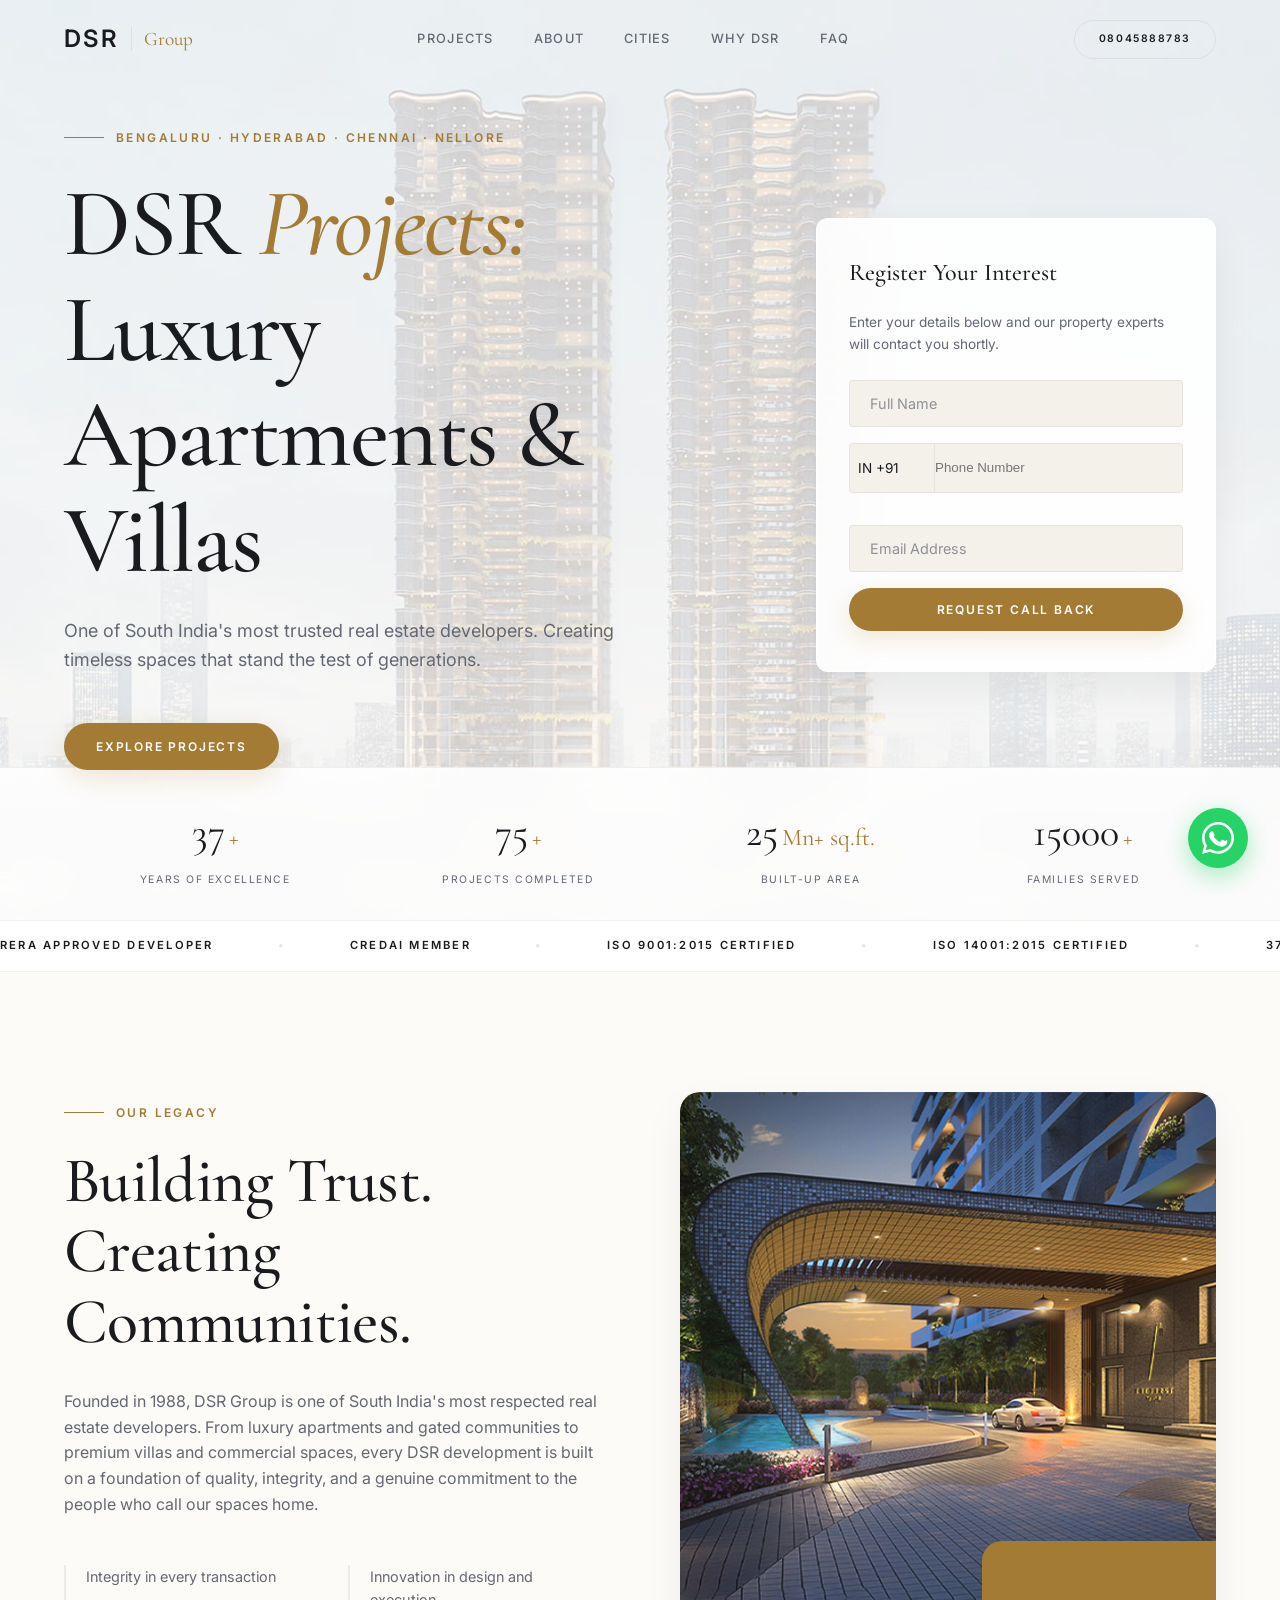
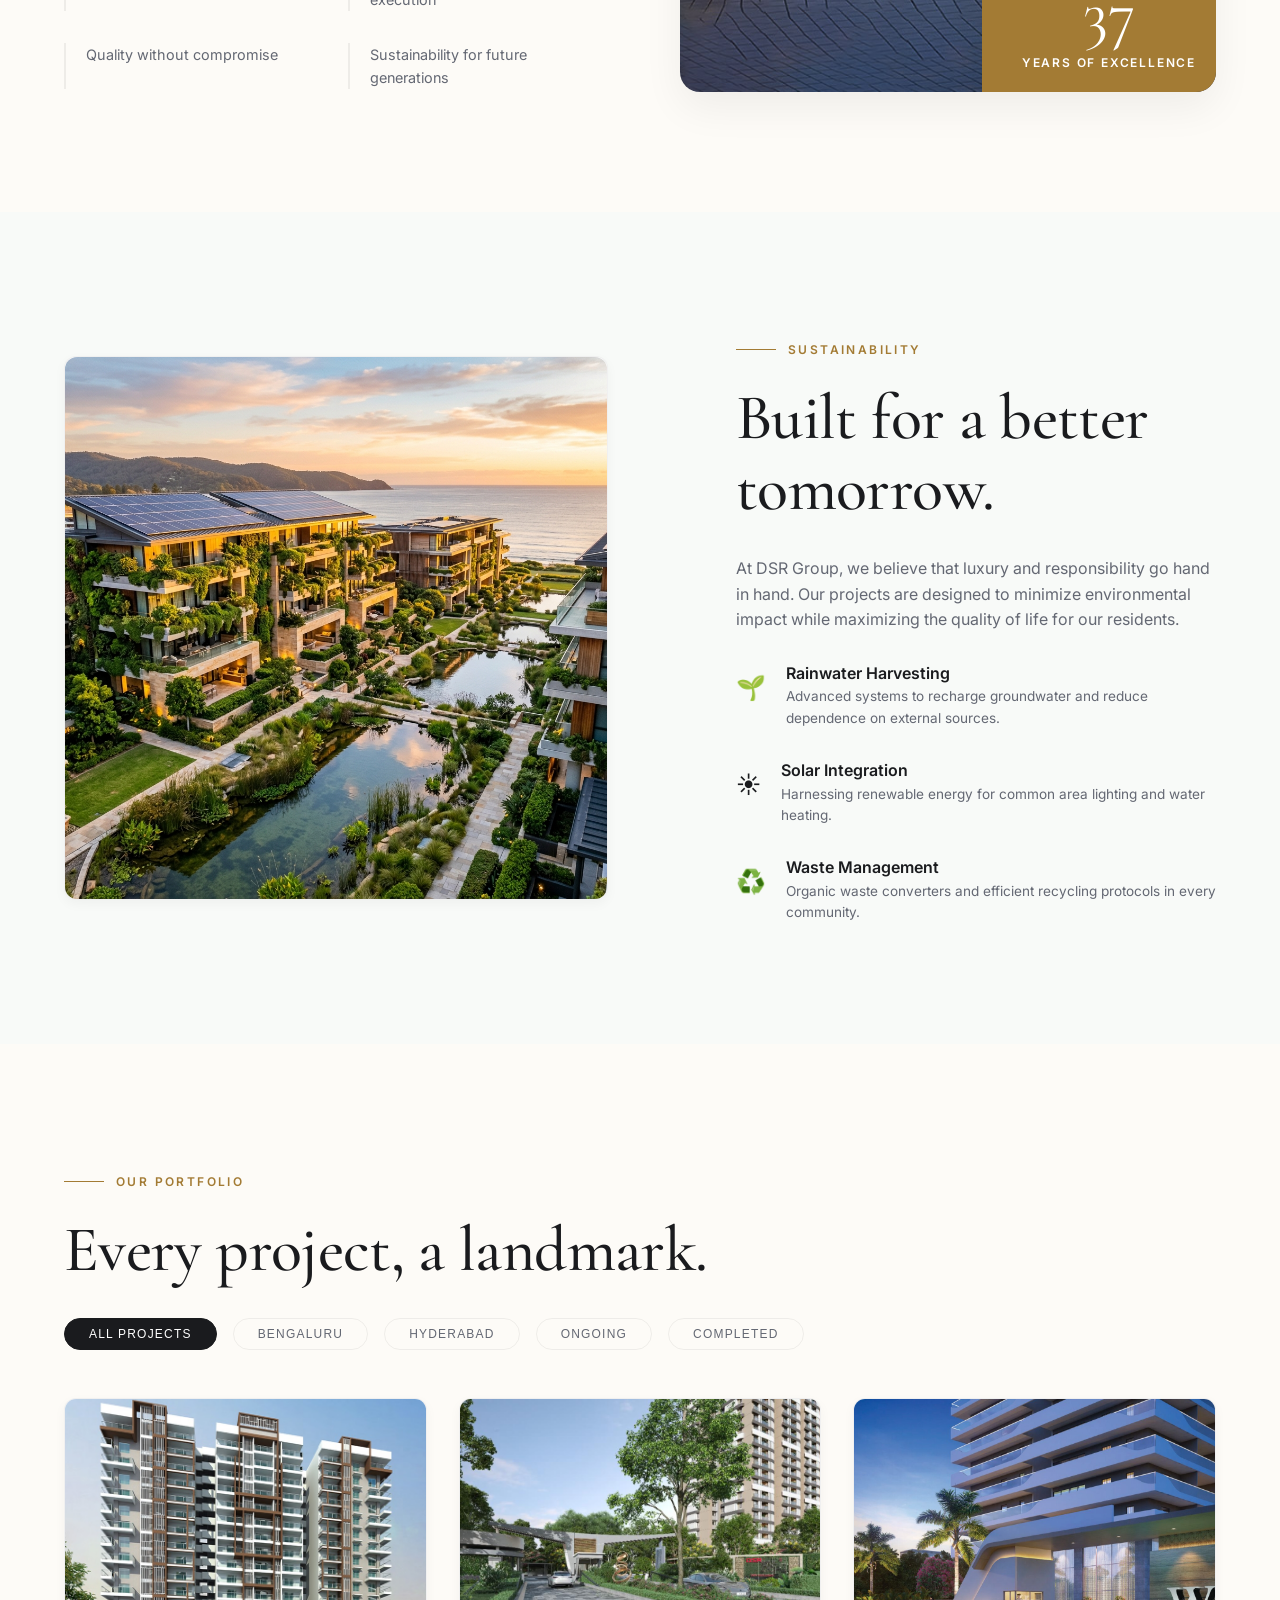
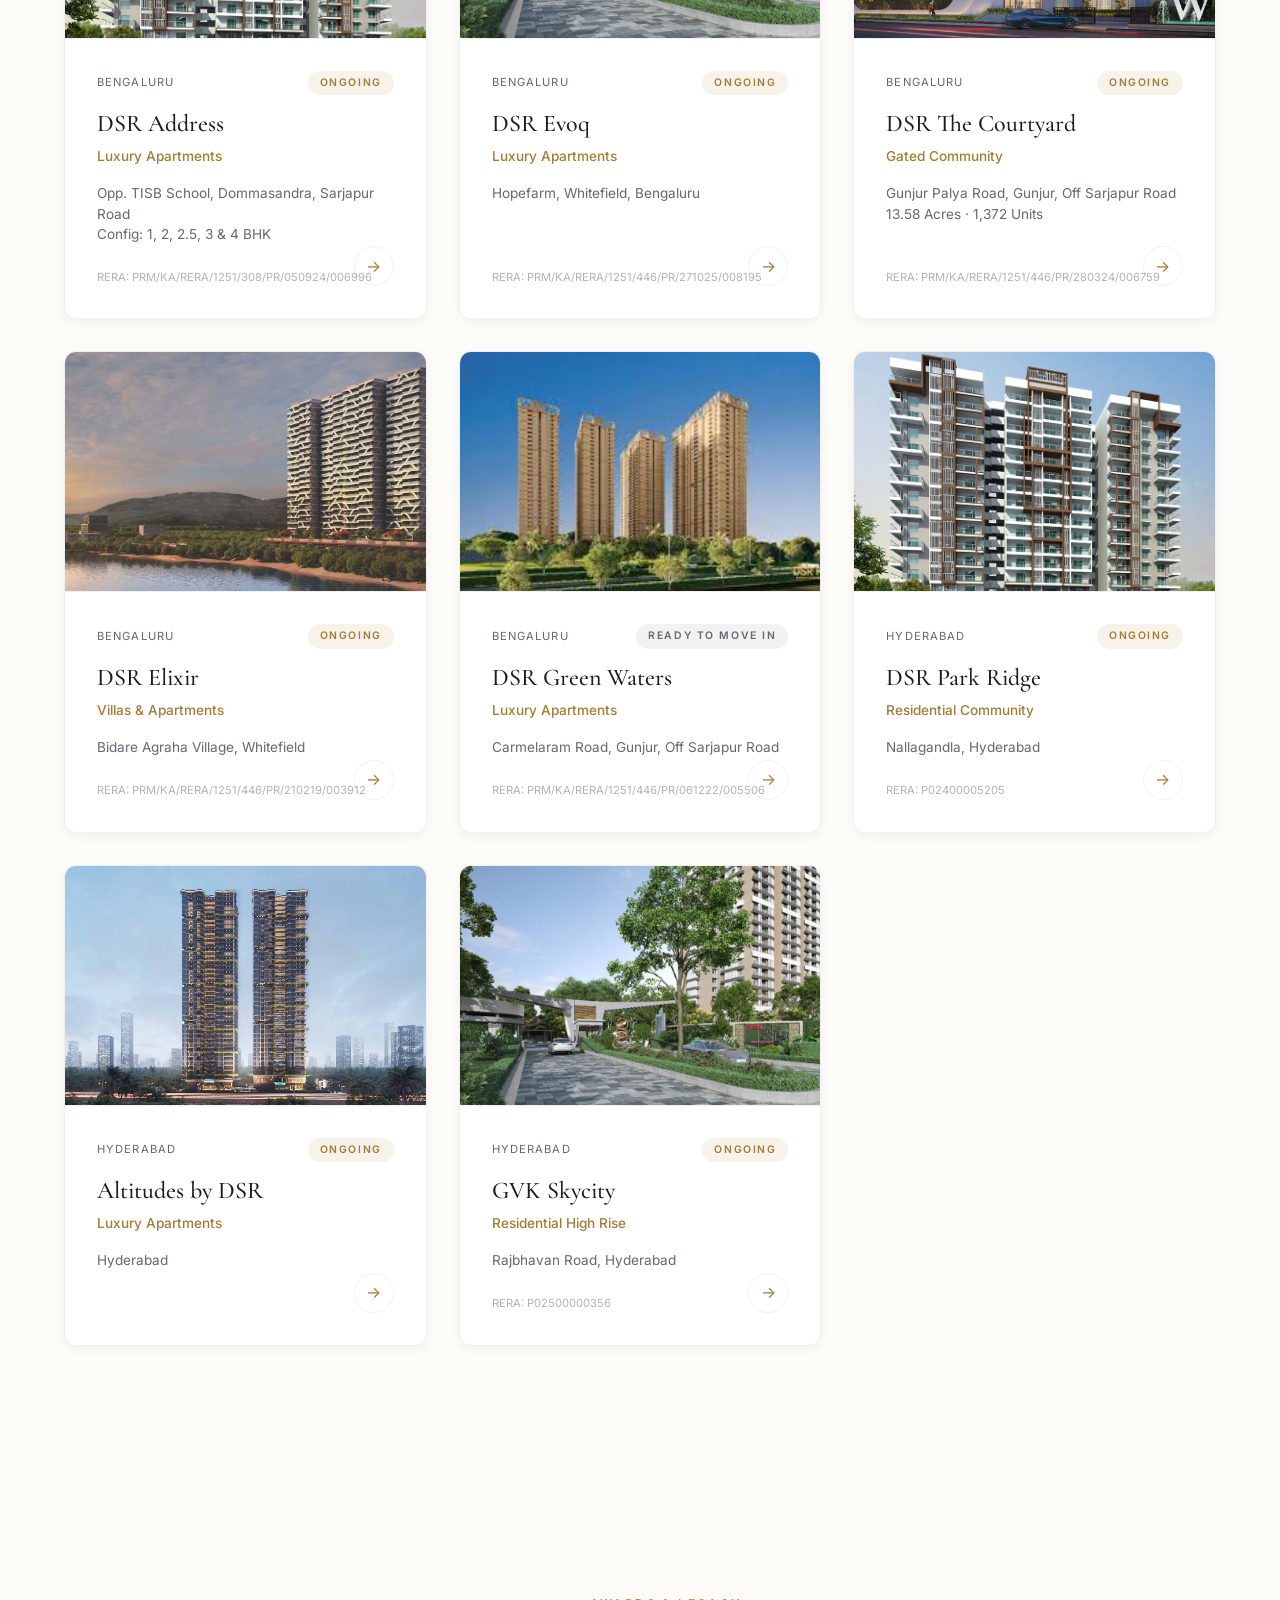
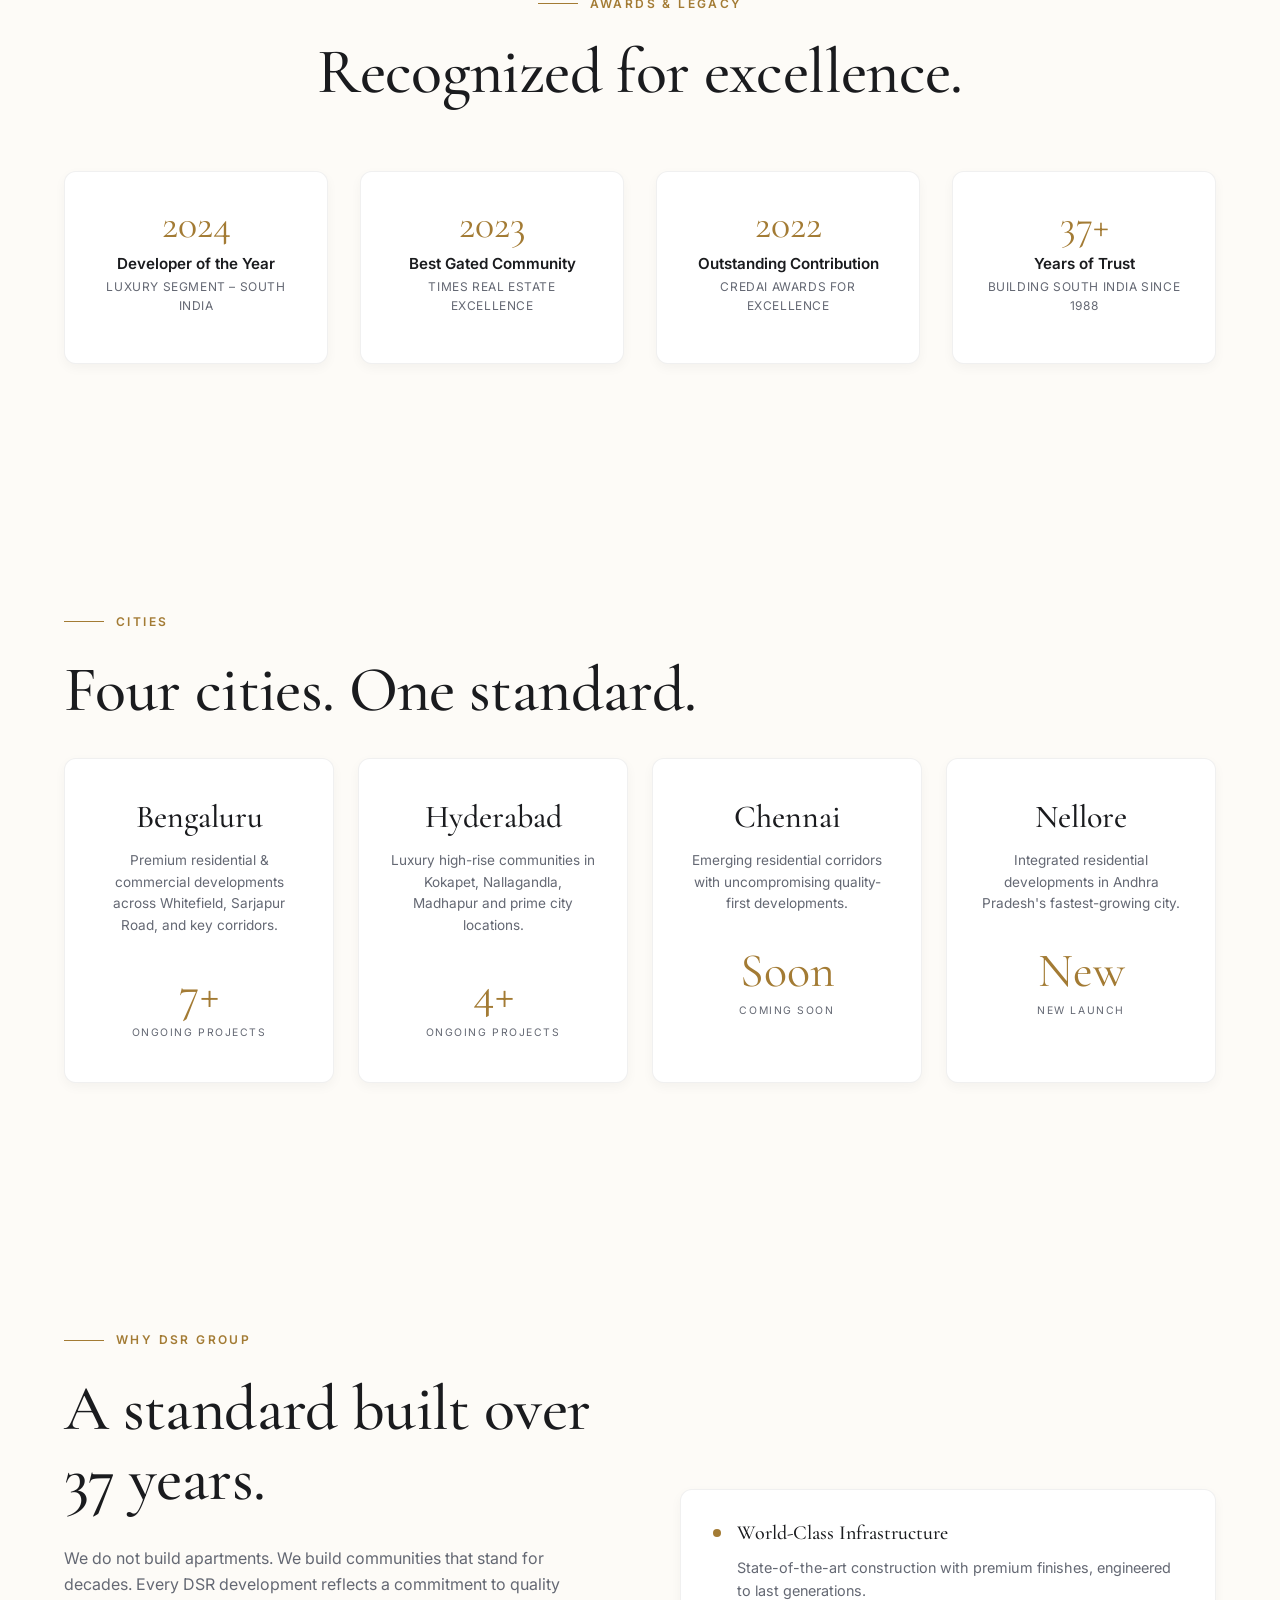
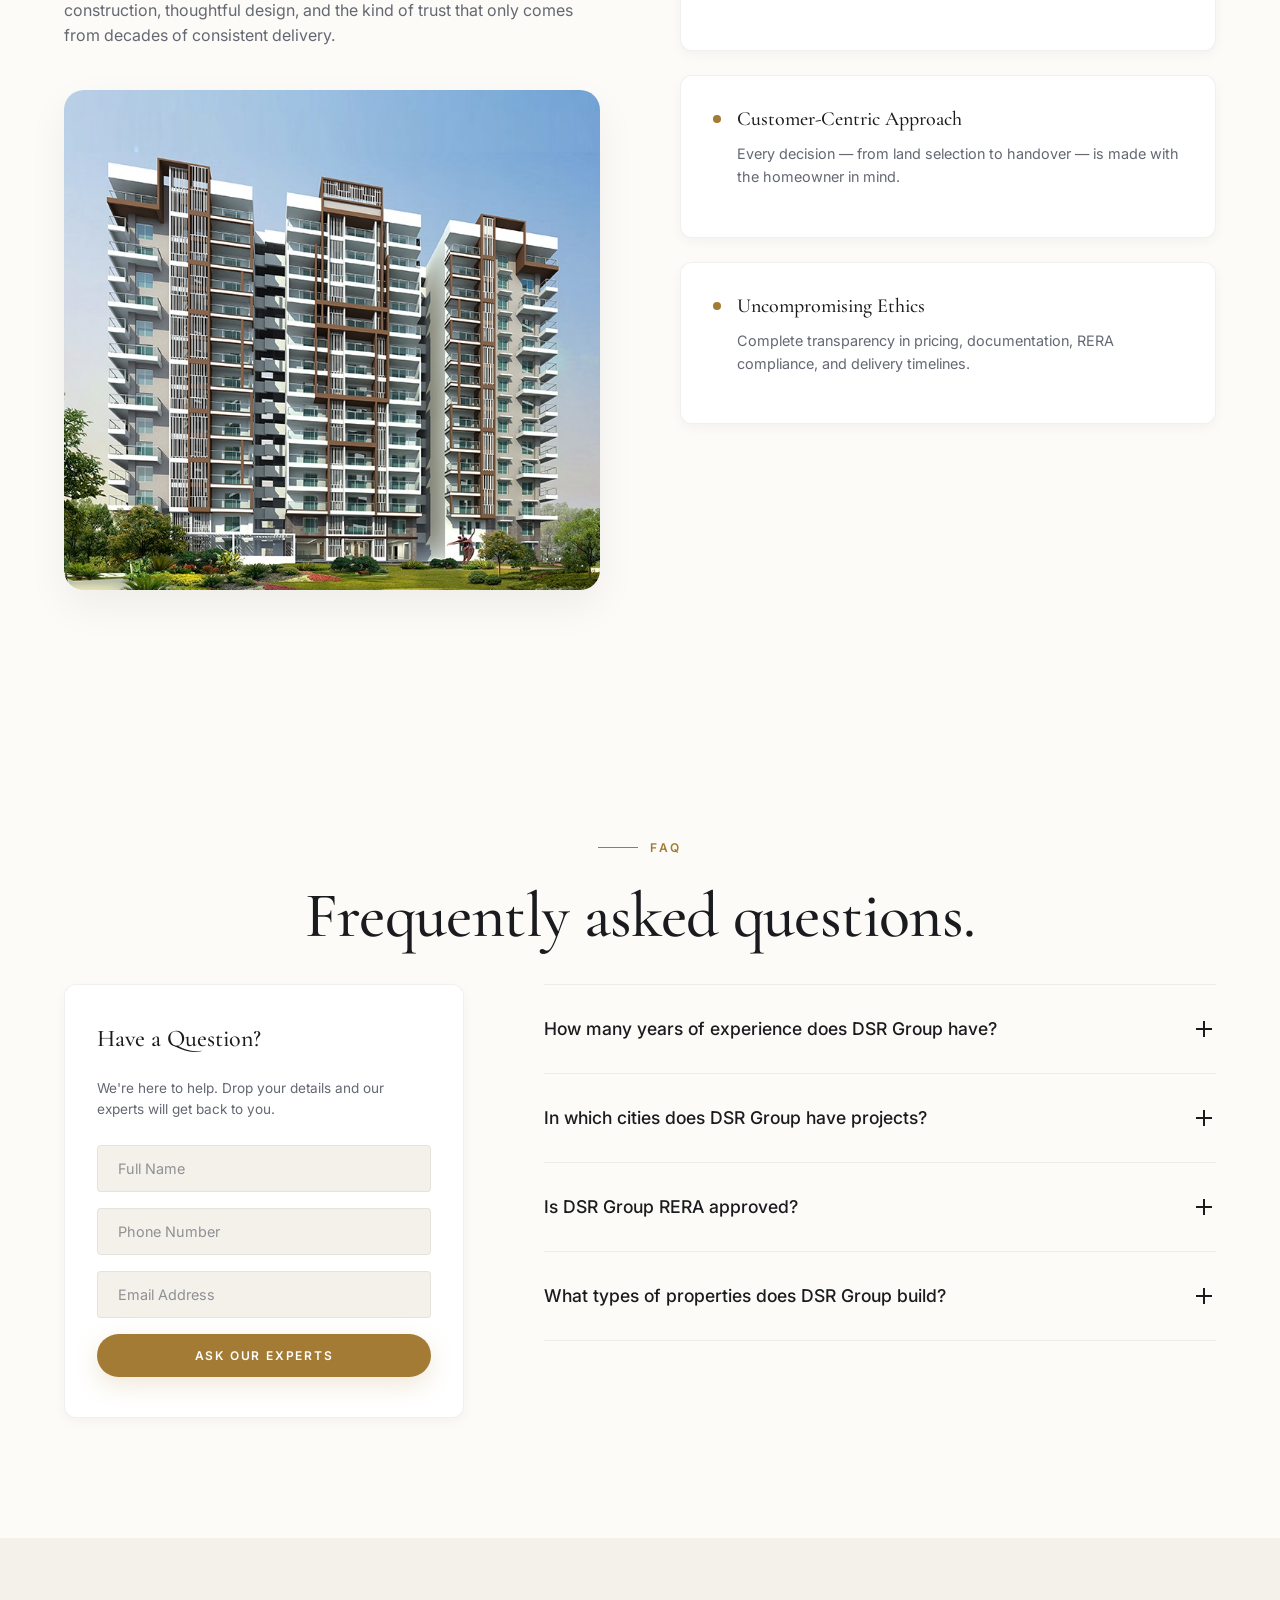
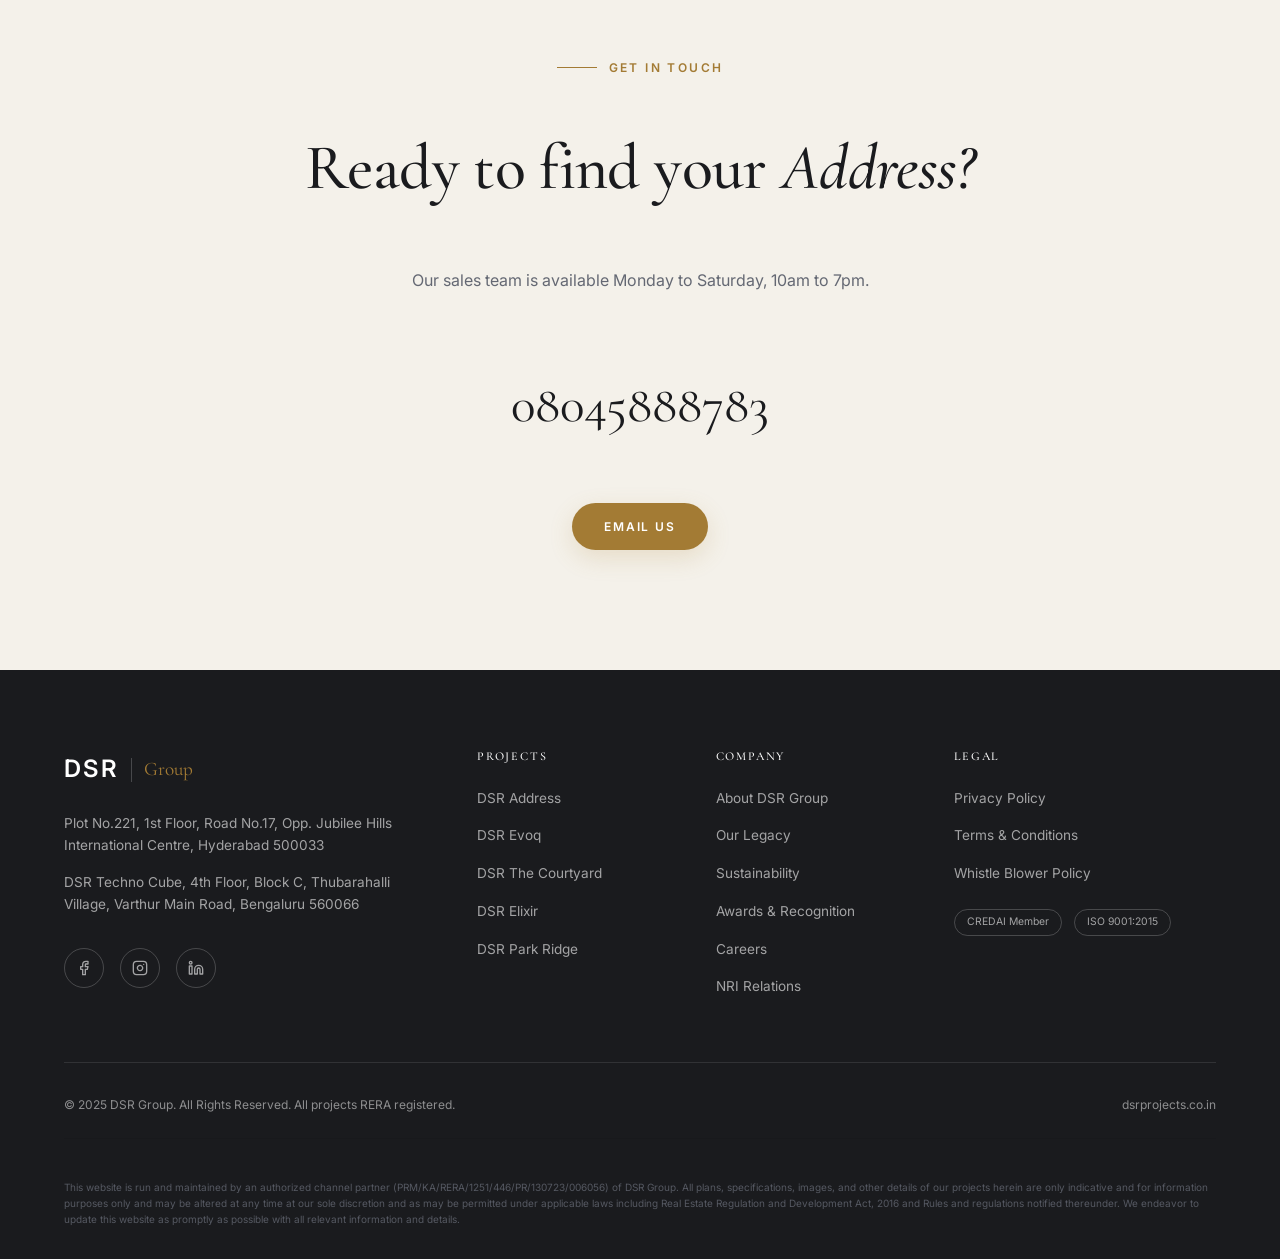
==== commit 6811faa9: "Move RERA disclaimer to the absolute bottom of the footer" ====
--- a/public_html/index.html
+++ b/public_html/index.html
@@ -664,12 +664,12 @@
     </div>
     
     <div class="footer-bottom">
-      <div class="disclaimer" style="font-size: 10px; color: var(--text-muted); line-height: 1.6; margin-bottom: 24px; text-align: left;">
-        This website is run and maintained by an authorized channel partner (PRM/KA/RERA/1251/446/PR/130723/006056) of DSR Group. All plans, specifications, images, and other details of our projects herein are only indicative and for information purposes only and may be altered at any time at our sole discretion and as may be permitted under applicable laws including Real Estate Regulation and Development Act, 2016 and Rules and regulations notified thereunder. We endeavor to update this website as promptly as possible with all relevant information and details.
-      </div>
-      <div style="display: flex; justify-content: space-between; align-items: center; width: 100%;">
+      <div style="display: flex; justify-content: space-between; align-items: center; width: 100%; border-bottom: 1px solid var(--border-light); padding-bottom: 24px; margin-bottom: 24px;">
         <p>© 2025 DSR Group. All Rights Reserved. All projects RERA registered.</p>
         <p>dsrprojects.co.in</p>
+      </div>
+      <div class="disclaimer" style="font-size: 10px; color: var(--text-muted); line-height: 1.6; text-align: left; opacity: 0.8;">
+        This website is run and maintained by an authorized channel partner (PRM/KA/RERA/1251/446/PR/130723/006056) of DSR Group. All plans, specifications, images, and other details of our projects herein are only indicative and for information purposes only and may be altered at any time at our sole discretion and as may be permitted under applicable laws including Real Estate Regulation and Development Act, 2016 and Rules and regulations notified thereunder. We endeavor to update this website as promptly as possible with all relevant information and details.
       </div>
     </div>
   </footer>
